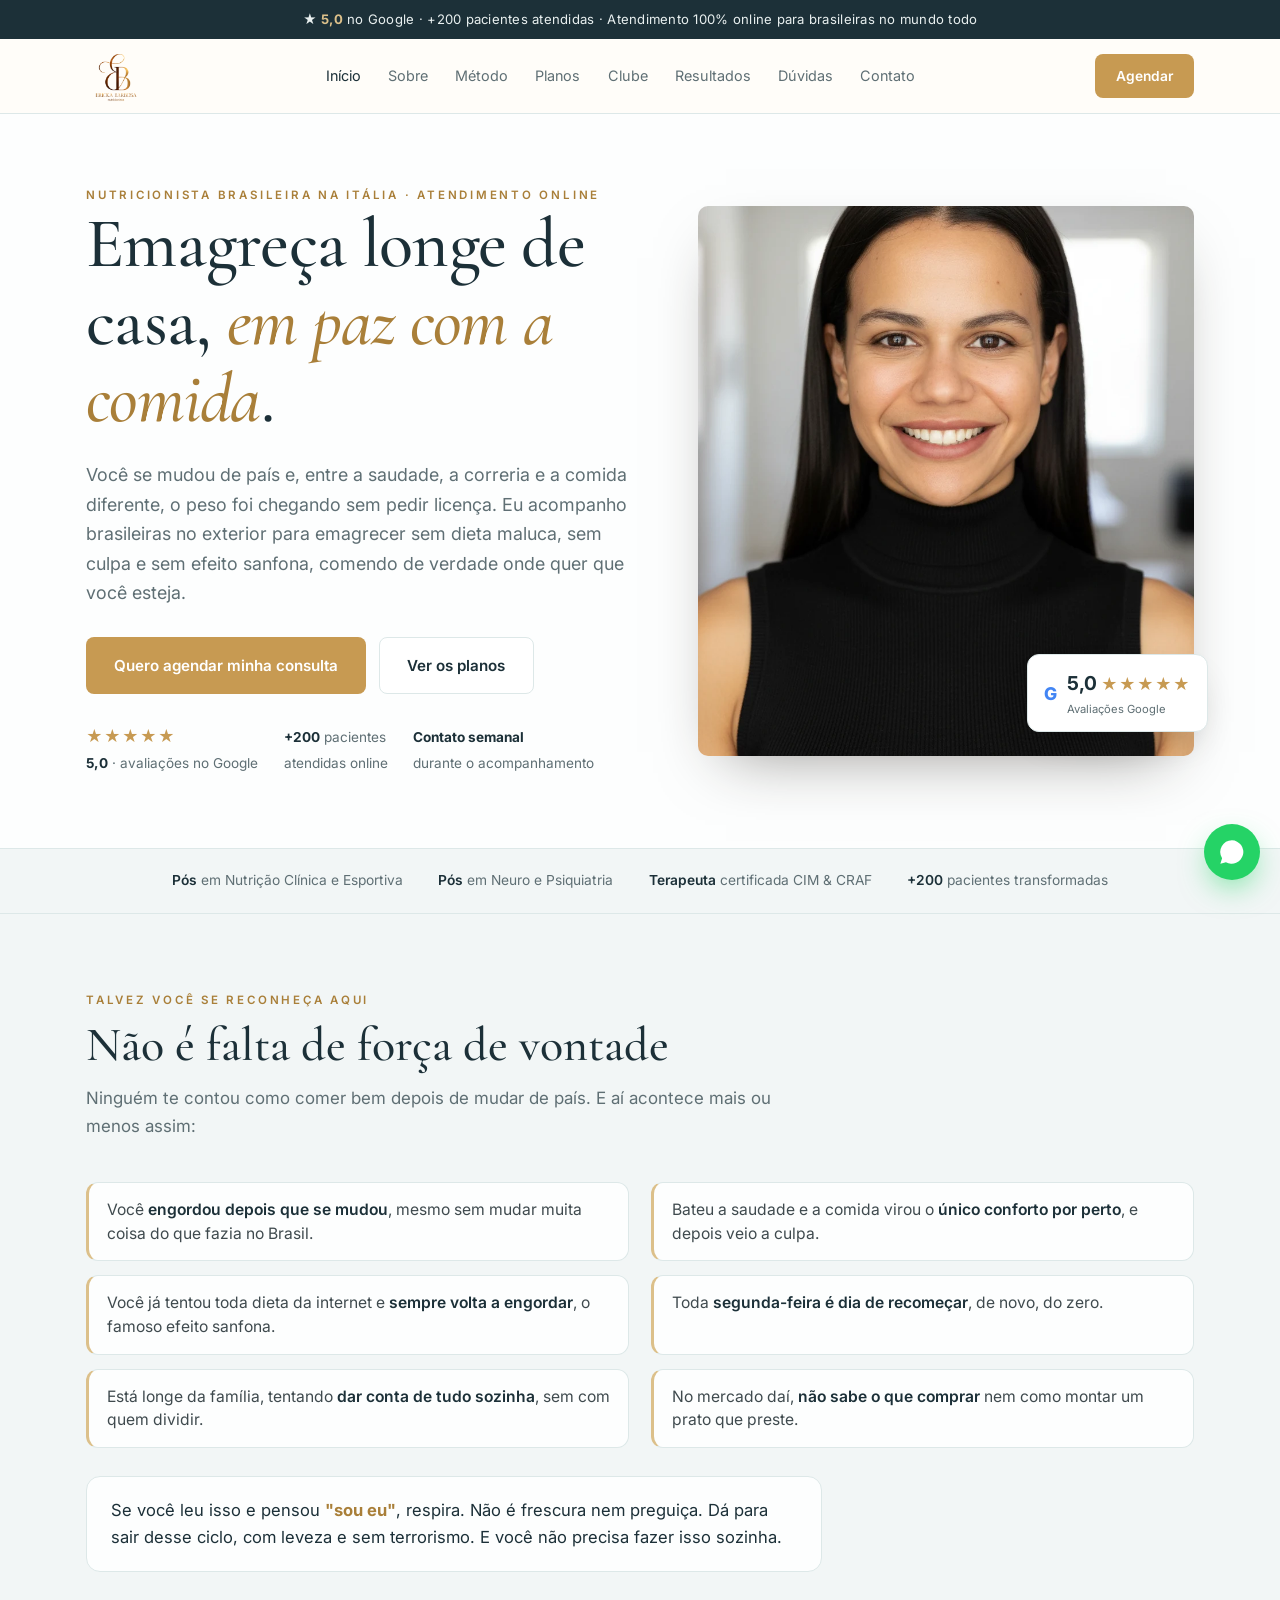
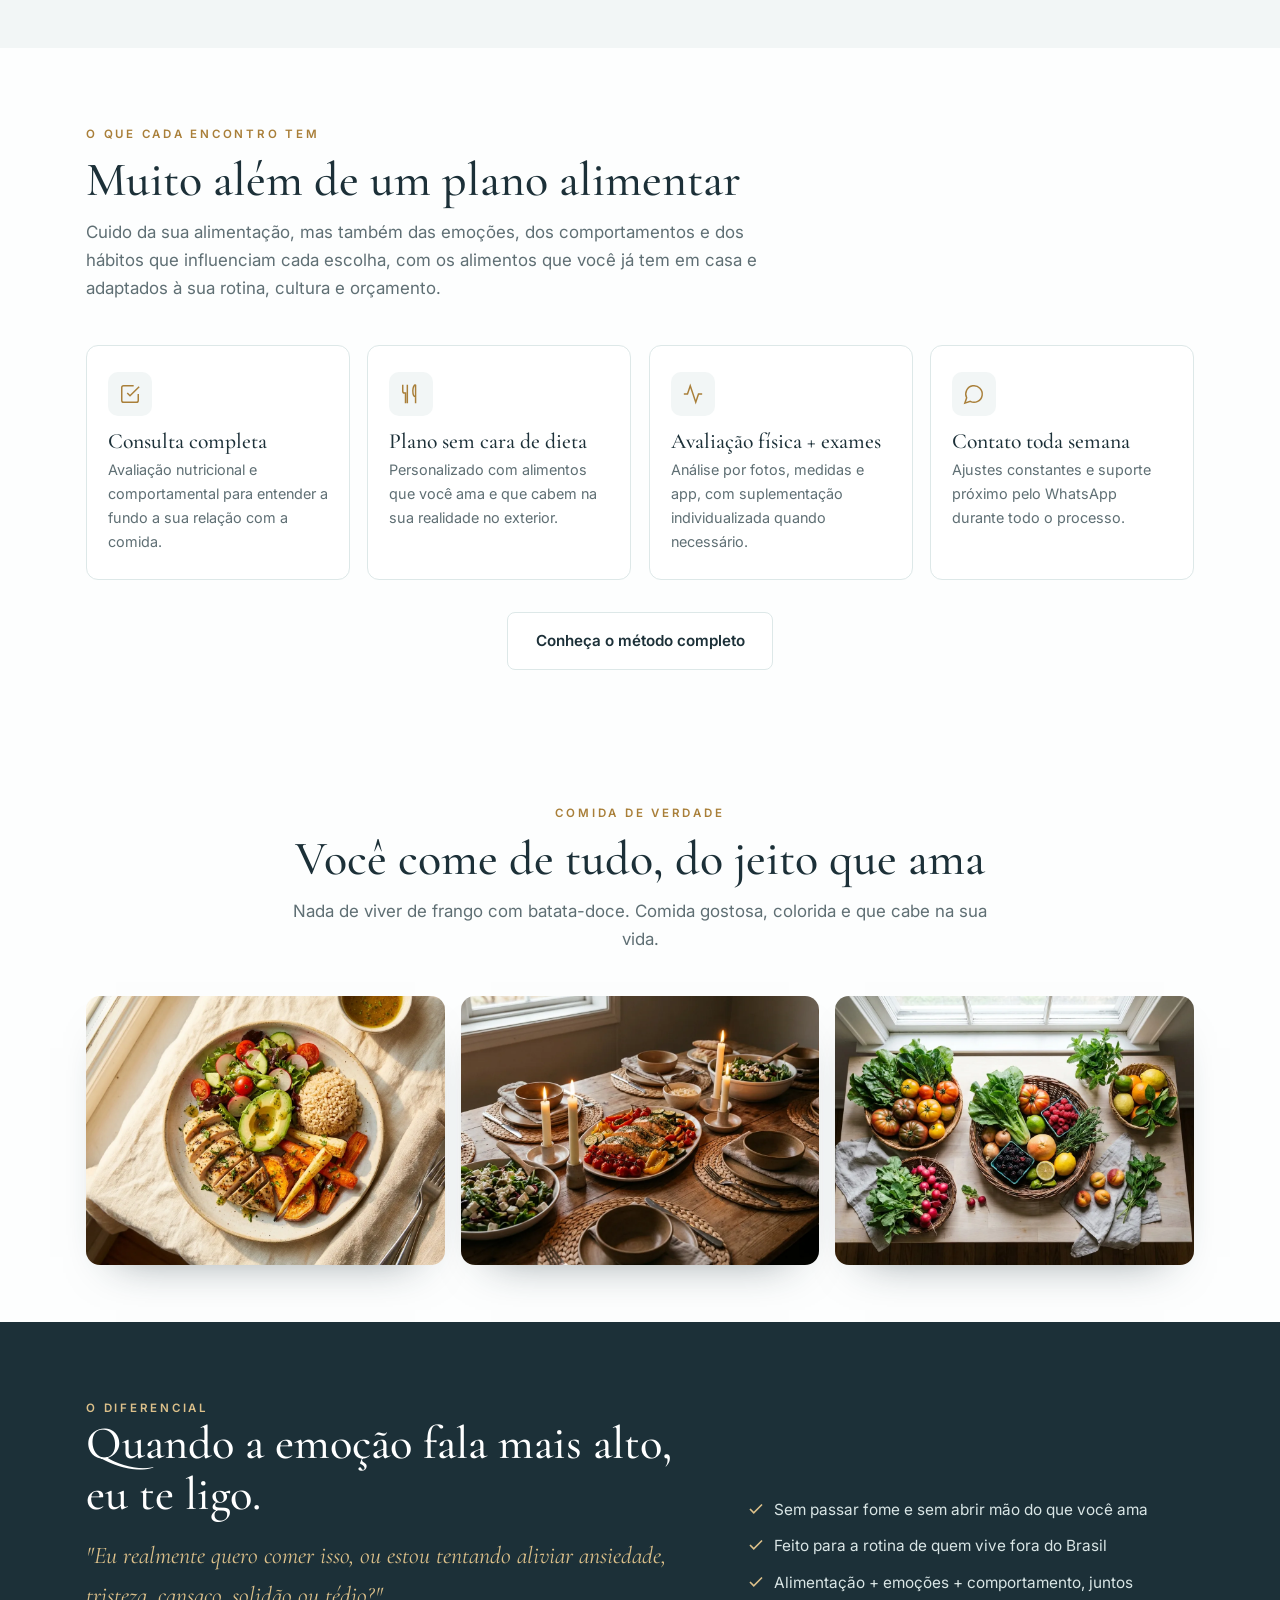
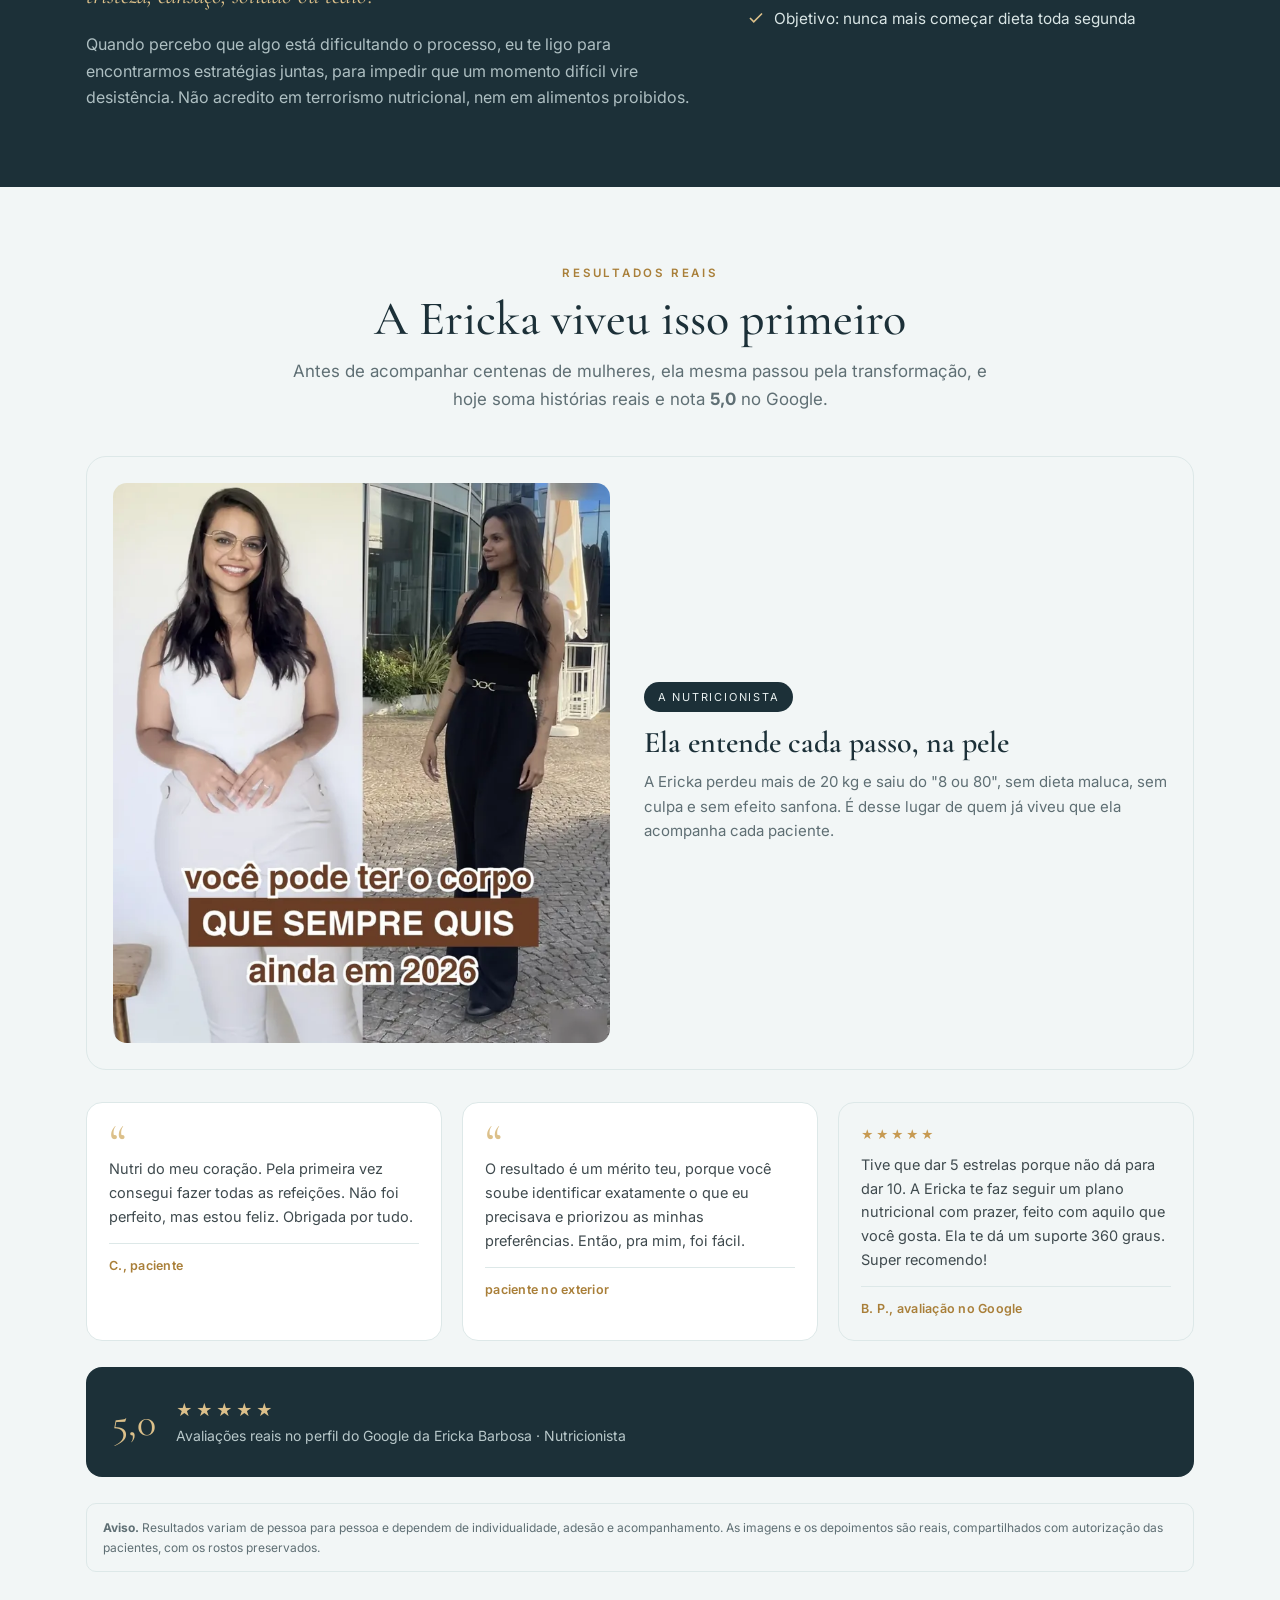
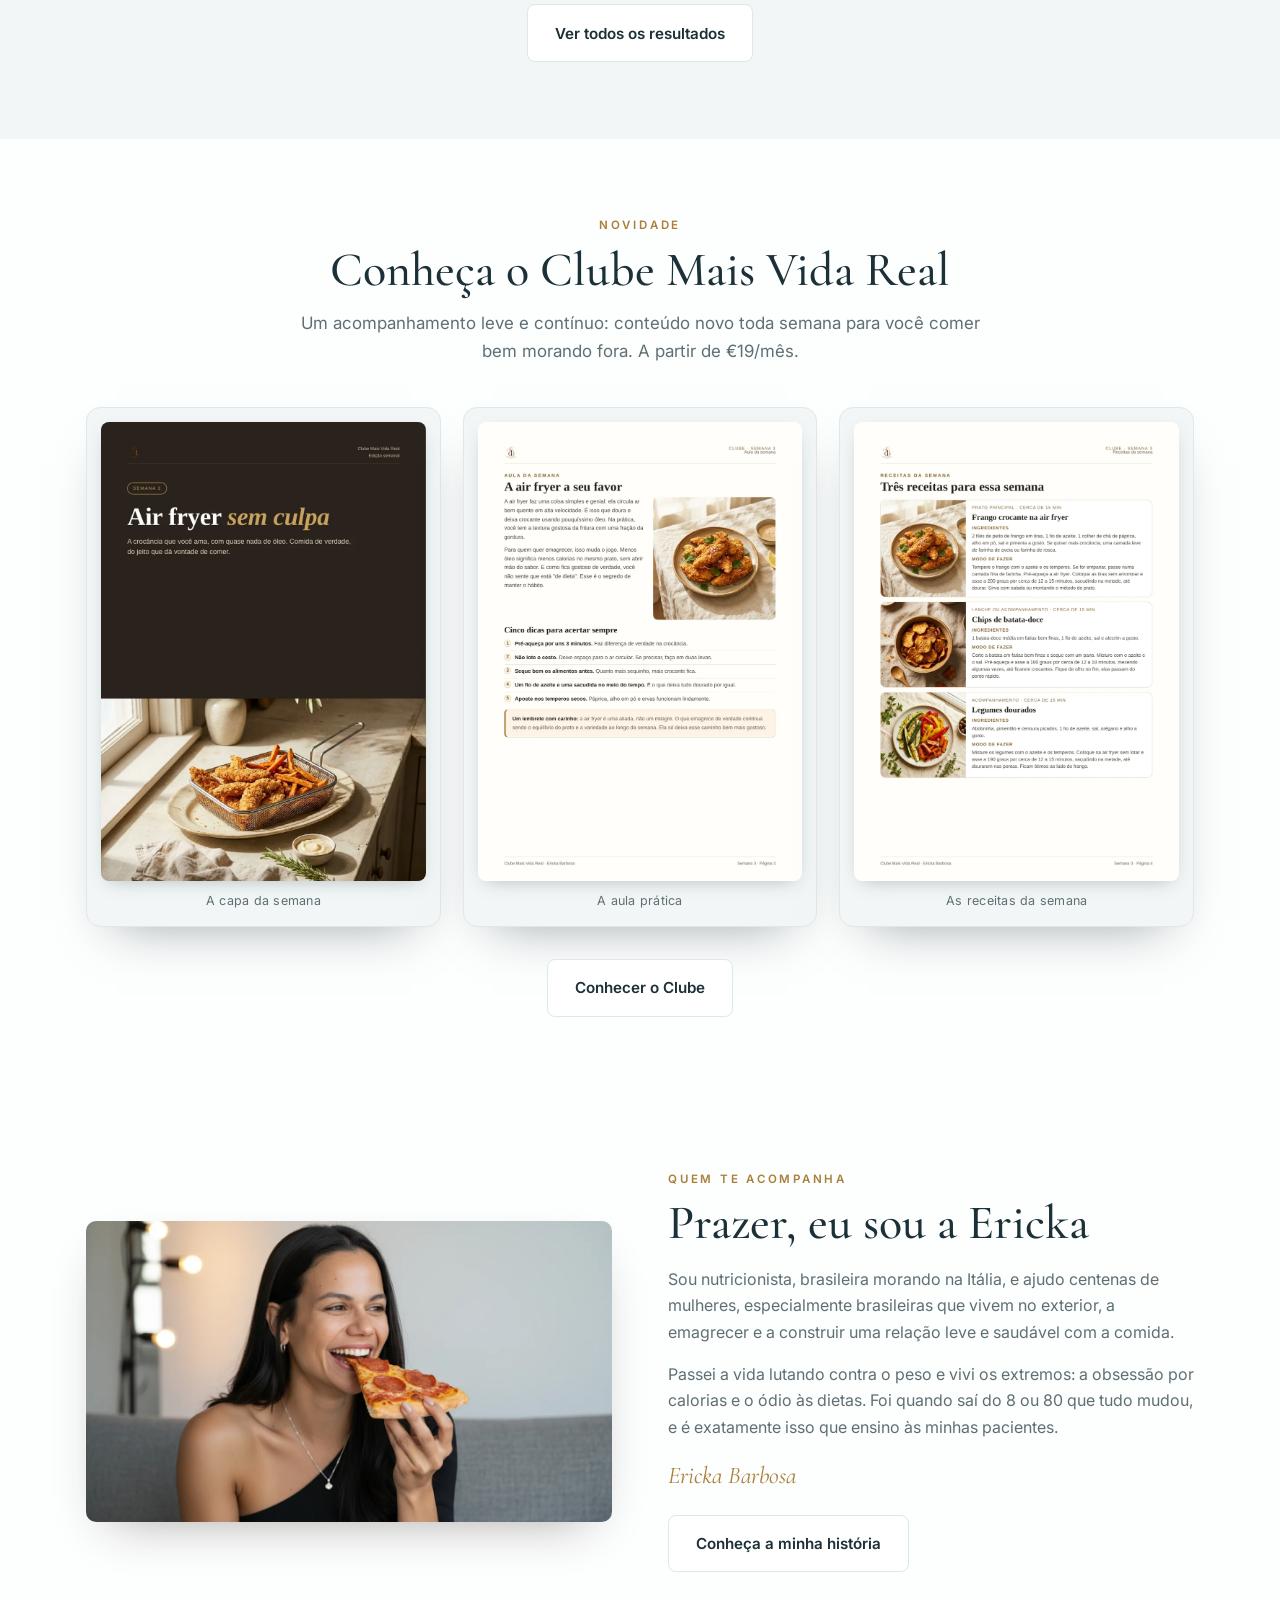
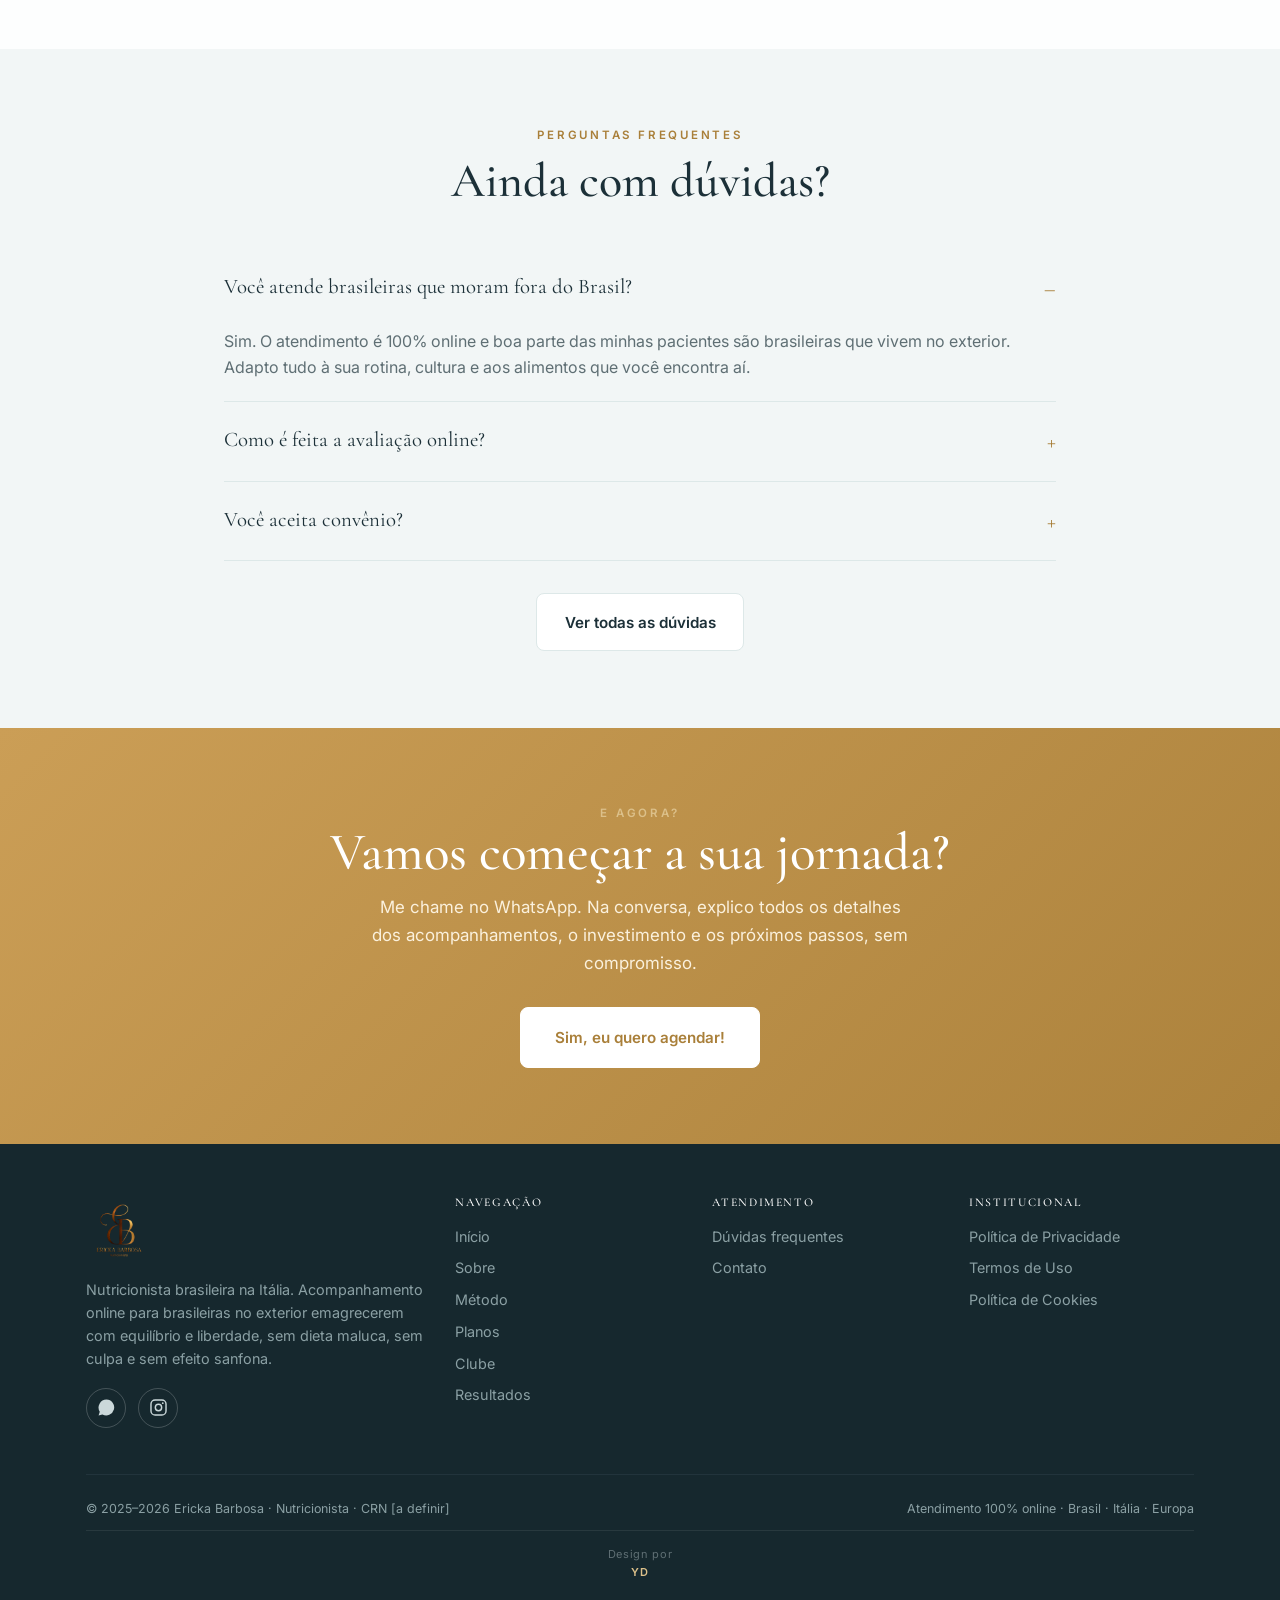
==== index.html @ 05ee5c0b "Homepage padded images, brighter favicon, pain-point section, 7-image before/after slider, signature" ====
<!DOCTYPE html>
<html lang="pt-BR">
<head>
<meta charset="UTF-8">
<meta name="viewport" content="width=device-width, initial-scale=1.0">
<title>Nutricionista brasileira na Itália | Ericka Barbosa</title>
<meta name="description" content="Nutricionista brasileira na Itália. Acompanhamento online para brasileiras no exterior emagrecerem sem dieta maluca, sem culpa e sem efeito sanfona.">
<meta name="keywords" content="nutricionista brasileira na Italia, nutricionista para brasileiras no exterior, emagrecer morando fora, nutricionista online, reeducação alimentar, nutrição comportamental">
<meta name="author" content="Ericka Barbosa">
<meta name="robots" content="index, follow, max-image-preview:large">
<link rel="canonical" href="https://erickabarbosa.com/">
<meta property="og:type" content="website">
<meta property="og:locale" content="pt_BR">
<meta property="og:site_name" content="Ericka Barbosa · Nutricionista">
<meta property="og:title" content="Ericka Barbosa, Nutricionista brasileira na Itália">
<meta property="og:description" content="Nutricionista brasileira na Itália. Acompanhamento online para brasileiras no exterior emagrecerem sem dieta maluca, sem culpa e sem efeito sanfona.">
<meta property="og:image" content="https://erickabarbosa.com/img/og.jpg">
<meta property="og:image:width" content="1200">
<meta property="og:image:height" content="630">
<meta property="og:image:alt" content="Ericka Barbosa, nutricionista brasileira na Itália">
<meta property="og:url" content="https://erickabarbosa.com/">
<meta name="twitter:card" content="summary_large_image">
<meta name="twitter:title" content="Ericka Barbosa, Nutricionista brasileira na Itália">
<meta name="twitter:description" content="Nutricionista brasileira na Itália. Acompanhamento online para brasileiras no exterior emagrecerem sem dieta maluca, sem culpa e sem efeito sanfona.">
<meta name="twitter:image" content="https://erickabarbosa.com/img/og.jpg">
<link rel="icon" href="/favicon.ico" sizes="any">
<link rel="icon" type="image/png" sizes="32x32" href="/img/favicon-32.png">
<link rel="icon" type="image/png" sizes="16x16" href="/img/favicon-16.png">
<link rel="apple-touch-icon" sizes="180x180" href="/img/apple-touch-icon.png">
<link rel="manifest" href="/site.webmanifest">
<meta name="theme-color" content="#1c3038">
<link rel="preconnect" href="https://fonts.googleapis.com">
<link rel="preconnect" href="https://fonts.gstatic.com" crossorigin>
<link href="https://fonts.googleapis.com/css2?family=Cormorant+Garamond:ital,wght@0,400;0,500;0,600;1,400&family=Inter:wght@300;400;500;600;700&display=swap" rel="stylesheet">
<link rel="stylesheet" href="/css/main.css">
<script type="application/ld+json">
{"@context":"https://schema.org","@graph":[
{"@type":["MedicalBusiness","HealthAndBeautyBusiness"],"@id":"https://erickabarbosa.com/#business","name":"Ericka Barbosa · Nutricionista","description":"Nutricionista brasileira na Itália. Acompanhamento online para brasileiras no exterior emagrecerem sem dieta restritiva.","url":"https://erickabarbosa.com/","image":"https://erickabarbosa.com/img/hero.webp","priceRange":"$$","medicalSpecialty":"Dietetics","areaServed":["IT","BR","EU"],"availableLanguage":"Portuguese","founder":{"@id":"https://erickabarbosa.com/#ericka"},"telephone":"+393758110439"},
{"@type":"Person","@id":"https://erickabarbosa.com/#ericka","name":"Ericka Barbosa","jobTitle":"Nutricionista","sameAs":["https://instagram.com/erickapsbarbosa"],"description":"Nutricionista brasileira na Itália, especializada em emagrecimento e nutrição comportamental para brasileiras no exterior.","knowsAbout":["Nutrição Clínica","Nutrição Esportiva","Nutrição comportamental","Emagrecimento","Reeducação alimentar"],"url":"https://erickabarbosa.com/sobre.html"},
{"@type":"WebSite","url":"https://erickabarbosa.com/","name":"Ericka Barbosa · Nutricionista","inLanguage":"pt-BR"}
]}
</script>
</head>
<body>
<a class="fab" href="https://wa.me/393758110439?text=Ol%C3%A1%2C%20Ericka!%20Quero%20agendar%20minha%20consulta." target="_blank" rel="noopener" aria-label="Falar no WhatsApp"><svg aria-hidden="true" viewBox="0 0 24 24" fill="currentColor"><path d="M17.5 14.4c-.3-.2-1.7-.8-2-.9-.3-.1-.5-.2-.7.2s-.8.9-.9 1.1c-.2.2-.3.2-.6.1-1.7-.9-2.9-1.6-4-3.5-.3-.5.3-.5.8-1.6.1-.2 0-.4 0-.5s-.7-1.7-1-2.3c-.3-.6-.5-.5-.7-.5h-.6c-.2 0-.5.1-.8.4s-1 1-1 2.5 1.1 2.9 1.2 3.1c.2.2 2.1 3.2 5.1 4.5.7.3 1.3.5 1.7.6.7.2 1.4.2 1.9.1.6-.1 1.7-.7 2-1.4.2-.7.2-1.2.2-1.4-.1-.1-.3-.2-.6-.3zM12 2a10 10 0 00-8.5 15.3L2 22l4.8-1.3A10 10 0 1012 2z"/></svg></a>
<div class="abar">★ <b>5,0</b> no Google · +200 pacientes atendidas · Atendimento 100% online para brasileiras no mundo todo</div>
<header><div class="wrap"><nav>
  <a class="brand" href="/"><img src="/img/logo.webp" alt="Ericka Barbosa Nutricionista"></a>
  <div class="nl">
    <a href="/" class="active">Início</a><a href="/sobre.html">Sobre</a><a href="/metodo.html">Método</a><a href="/planos.html">Planos</a><a href="/clube.html">Clube</a><a href="/resultados.html">Resultados</a><a href="/faq.html">Dúvidas</a><a href="/contato.html">Contato</a>
  </div>
  <div class="nav-right">
    <a class="btn wa nav-wa" href="https://wa.me/393758110439?text=Ol%C3%A1%2C%20Ericka!%20Quero%20agendar%20minha%20consulta." target="_blank" rel="noopener">Agendar</a>
    <button class="menu-btn" aria-label="Menu" onclick="this.closest('header').querySelector('.mobile').classList.toggle('open')"><span></span><span></span><span></span></button>
  </div>
</nav></div>
<div class="mobile">
  <button class="mobile-close" aria-label="Fechar menu" onclick="this.closest('.mobile').classList.remove('open')">&times;</button>
  <a href="/">Início</a><a href="/sobre.html">Sobre</a><a href="/metodo.html">Método</a><a href="/planos.html">Planos</a><a href="/clube.html">Clube</a><a href="/resultados.html">Resultados</a><a href="/faq.html">Dúvidas</a><a href="/contato.html">Contato</a>
  <a class="btn wa" href="https://wa.me/393758110439?text=Ol%C3%A1%2C%20Ericka!%20Quero%20agendar%20minha%20consulta." target="_blank" rel="noopener"><svg aria-hidden="true" viewBox="0 0 24 24" fill="currentColor"><path d="M17.5 14.4c-.3-.2-1.7-.8-2-.9-.3-.1-.5-.2-.7.2s-.8.9-.9 1.1c-.2.2-.3.2-.6.1-1.7-.9-2.9-1.6-4-3.5-.3-.5.3-.5.8-1.6.1-.2 0-.4 0-.5s-.7-1.7-1-2.3c-.3-.6-.5-.5-.7-.5h-.6c-.2 0-.5.1-.8.4s-1 1-1 2.5 1.1 2.9 1.2 3.1c.2.2 2.1 3.2 5.1 4.5.7.3 1.3.5 1.7.6.7.2 1.4.2 1.9.1.6-.1 1.7-.7 2-1.4.2-.7.2-1.2.2-1.4-.1-.1-.3-.2-.6-.3zM12 2a10 10 0 00-8.5 15.3L2 22l4.8-1.3A10 10 0 1012 2z"/></svg> Agendar pelo WhatsApp</a>
  <div class="mobile-social"><a href="https://wa.me/393758110439" target="_blank" rel="noopener" aria-label="WhatsApp"><svg aria-hidden="true" viewBox="0 0 24 24" fill="currentColor"><path d="M17.5 14.4c-.3-.2-1.7-.8-2-.9-.3-.1-.5-.2-.7.2s-.8.9-.9 1.1c-.2.2-.3.2-.6.1-1.7-.9-2.9-1.6-4-3.5-.3-.5.3-.5.8-1.6.1-.2 0-.4 0-.5s-.7-1.7-1-2.3c-.3-.6-.5-.5-.7-.5h-.6c-.2 0-.5.1-.8.4s-1 1-1 2.5 1.1 2.9 1.2 3.1c.2.2 2.1 3.2 5.1 4.5.7.3 1.3.5 1.7.6.7.2 1.4.2 1.9.1.6-.1 1.7-.7 2-1.4.2-.7.2-1.2.2-1.4-.1-.1-.3-.2-.6-.3zM12 2a10 10 0 00-8.5 15.3L2 22l4.8-1.3A10 10 0 1012 2z"/></svg></a><a href="https://instagram.com/erickapsbarbosa" target="_blank" rel="noopener" aria-label="Instagram"><svg aria-hidden="true" viewBox="0 0 24 24" fill="none" stroke="currentColor" stroke-width="1.8"><rect x="2.5" y="2.5" width="19" height="19" rx="5.2"/><circle cx="12" cy="12" r="4"/><circle cx="17.4" cy="6.6" r="1.1" fill="currentColor" stroke="none"/></svg></a></div>
</div>
</header>

<main>
<section class="hero"><div class="wrap hg">
  <div>
    <div class="eye">Nutricionista brasileira na Itália · Atendimento online</div>
    <h1>Emagreça longe de casa, <em>em paz com a comida</em>.</h1>
    <p class="lead">Você se mudou de país e, entre a saudade, a correria e a comida diferente, o peso foi chegando sem pedir licença. Eu acompanho brasileiras no exterior para emagrecer sem dieta maluca, sem culpa e sem efeito sanfona, comendo de verdade onde quer que você esteja.</p>
    <div class="cta">
      <a class="btn wa" href="https://wa.me/393758110439?text=Ol%C3%A1%2C%20Ericka!%20Quero%20agendar%20minha%20consulta." target="_blank" rel="noopener">Quero agendar minha consulta</a>
      <a class="btn gh" href="/planos.html">Ver os planos</a>
    </div>
    <div class="hi">
      <div><div class="stars">★★★★★</div><small><b>5,0</b> · avaliações no Google</small></div>
      <div><small><b>+200</b> pacientes<br>atendidas online</small></div>
      <div><small><b>Contato semanal</b><br>durante o acompanhamento</small></div>
    </div>
  </div>
  <div class="hm">
    <img src="/img/hero.webp" alt="Ericka Barbosa, nutricionista brasileira na Itália" width="440" height="550" fetchpriority="high">
    <div class="gcard"><span class="g">G</span><div><b>5,0</b> <span class="stars">★★★★★</span><small>Avaliações Google</small></div></div>
  </div>
</div></section>

<div class="creds"><div class="wrap">
  <span><b>Pós</b> em Nutrição Clínica e Esportiva</span>
  <span><b>Pós</b> em Neuro e Psiquiatria</span>
  <span><b>Terapeuta</b> certificada CIM &amp; CRAF</span>
  <span><b>+200</b> pacientes transformadas</span>
</div></div>

<section class="recog-sec"><div class="wrap">
  <div class="sh"><div class="eye">Talvez você se reconheça aqui</div><h2>Não é falta de força de vontade</h2><p>Ninguém te contou como comer bem depois de mudar de país. E aí acontece mais ou menos assim:</p></div>
  <ul class="recog">
    <li>Você <b>engordou depois que se mudou</b>, mesmo sem mudar muita coisa do que fazia no Brasil.</li>
    <li>Bateu a saudade e a comida virou o <b>único conforto por perto</b>, e depois veio a culpa.</li>
    <li>Você já tentou toda dieta da internet e <b>sempre volta a engordar</b>, o famoso efeito sanfona.</li>
    <li>Toda <b>segunda-feira é dia de recomeçar</b>, de novo, do zero.</li>
    <li>Está longe da família, tentando <b>dar conta de tudo sozinha</b>, sem com quem dividir.</li>
    <li>No mercado daí, <b>não sabe o que comprar</b> nem como montar um prato que preste.</li>
  </ul>
  <div class="recog-note">Se você leu isso e pensou <b>"sou eu"</b>, respira. Não é frescura nem preguiça. Dá para sair desse ciclo, com leveza e sem terrorismo. E você não precisa fazer isso sozinha.</div>
</div></section>

<section><div class="wrap">
  <div class="sh"><div class="eye">O que cada encontro tem</div><h2>Muito além de um plano alimentar</h2><p>Cuido da sua alimentação, mas também das emoções, dos comportamentos e dos hábitos que influenciam cada escolha, com os alimentos que você já tem em casa e adaptados à sua rotina, cultura e orçamento.</p></div>
  <div class="ig">
    <div class="inc"><div class="ic"><svg aria-hidden="true" viewBox="0 0 24 24" fill="none" stroke="currentColor" stroke-width="1.6"><path d="M9 11l3 3L22 4"/><path d="M21 12v7a2 2 0 01-2 2H5a2 2 0 01-2-2V5a2 2 0 012-2h11"/></svg></div><h3>Consulta completa</h3><p>Avaliação nutricional e comportamental para entender a fundo a sua relação com a comida.</p></div>
    <div class="inc"><div class="ic"><svg aria-hidden="true" viewBox="0 0 24 24" fill="none" stroke="currentColor" stroke-width="1.6"><path d="M3 2v7c0 1.1.9 2 2 2h1v11M8 2v20M17 2c-1.7 0-3 3-3 6.5S15.3 15 17 15m0-13v20"/></svg></div><h3>Plano sem cara de dieta</h3><p>Personalizado com alimentos que você ama e que cabem na sua realidade no exterior.</p></div>
    <div class="inc"><div class="ic"><svg aria-hidden="true" viewBox="0 0 24 24" fill="none" stroke="currentColor" stroke-width="1.6"><path d="M22 12h-4l-3 9L9 3l-3 9H2"/></svg></div><h3>Avaliação física + exames</h3><p>Análise por fotos, medidas e app, com suplementação individualizada quando necessário.</p></div>
    <div class="inc"><div class="ic"><svg aria-hidden="true" viewBox="0 0 24 24" fill="none" stroke="currentColor" stroke-width="1.6"><path d="M7.9 20A9 9 0 104 16.1L2 22z"/></svg></div><h3>Contato toda semana</h3><p>Ajustes constantes e suporte próximo pelo WhatsApp durante todo o processo.</p></div>
  </div>
  <div class="center" style="margin-top:2rem"><a class="btn gh" href="/metodo.html">Conheça o método completo</a></div>
</div></section>

<section class="foodband"><div class="wrap">
  <div class="sh c"><div class="eye">Comida de verdade</div><h2>Você come de tudo, do jeito que ama</h2><p>Nada de viver de frango com batata-doce. Comida gostosa, colorida e que cabe na sua vida.</p></div>
  <div class="foodcells">
    <figure><img src="/img/food/plate.webp" alt="Prato equilibrado e colorido" loading="lazy"></figure>
    <figure><img src="/img/food/dinner.webp" alt="Jantar saudável e aconchegante" loading="lazy"></figure>
    <figure><img src="/img/food/ingredients.webp" alt="Ingredientes frescos do mercado" loading="lazy"></figure>
  </div>
</div></section>

<section class="call"><div class="wrap">
  <div>
    <div class="eye" style="color:var(--gold-l)">O diferencial</div>
    <h2>Quando a emoção fala mais alto, eu te ligo.</h2>
    <p class="q">"Eu realmente quero comer isso, ou estou tentando aliviar ansiedade, tristeza, cansaço, solidão ou tédio?"</p>
    <p>Quando percebo que algo está dificultando o processo, eu te ligo para encontrarmos estratégias juntas, para impedir que um momento difícil vire desistência. Não acredito em terrorismo nutricional, nem em alimentos proibidos.</p>
  </div>
  <div><ul>
    <li><svg aria-hidden="true" viewBox="0 0 24 24" fill="none" stroke="currentColor" stroke-width="2.2"><path d="M20 6L9 17l-5-5"/></svg>Sem passar fome e sem abrir mão do que você ama</li>
    <li><svg aria-hidden="true" viewBox="0 0 24 24" fill="none" stroke="currentColor" stroke-width="2.2"><path d="M20 6L9 17l-5-5"/></svg>Feito para a rotina de quem vive fora do Brasil</li>
    <li><svg aria-hidden="true" viewBox="0 0 24 24" fill="none" stroke="currentColor" stroke-width="2.2"><path d="M20 6L9 17l-5-5"/></svg>Alimentação + emoções + comportamento, juntos</li>
    <li><svg aria-hidden="true" viewBox="0 0 24 24" fill="none" stroke="currentColor" stroke-width="2.2"><path d="M20 6L9 17l-5-5"/></svg>Objetivo: nunca mais começar dieta toda segunda</li>
  </ul></div>
</div></section>

<section class="rev"><div class="wrap">
  <div class="sh c"><div class="eye">Resultados reais</div><h2>A Ericka viveu isso primeiro</h2><p>Antes de acompanhar centenas de mulheres, ela mesma passou pela transformação, e hoje soma histórias reais e nota <b>5,0</b> no Google.</p></div>
  <div class="hero-ba">
    <img src="/img/results/ericka.webp" alt="Antes e depois da Ericka Barbosa">
    <div>
      <span class="badge">A nutricionista</span>
      <h3>Ela entende cada passo, na pele</h3>
      <p>A Ericka perdeu mais de 20 kg e saiu do "8 ou 80", sem dieta maluca, sem culpa e sem efeito sanfona. É desse lugar de quem já viveu que ela acompanha cada paciente.</p>
    </div>
  </div>
  <div class="quotes" style="margin-top:2rem">
    <div class="q"><div class="mark">“</div><p>Nutri do meu coração. Pela primeira vez consegui fazer todas as refeições. Não foi perfeito, mas estou feliz. Obrigada por tudo.</p><div class="who">C., paciente</div></div>
    <div class="q"><div class="mark">“</div><p>O resultado é um mérito teu, porque você soube identificar exatamente o que eu precisava e priorizou as minhas preferências. Então, pra mim, foi fácil.</p><div class="who">paciente no exterior</div></div>
    <div class="q google"><div class="stars">★★★★★</div><p style="margin-top:8px">Tive que dar 5 estrelas porque não dá para dar 10. A Ericka te faz seguir um plano nutricional com prazer, feito com aquilo que você gosta. Ela te dá um suporte 360 graus. Super recomendo!</p><div class="who">B. P., avaliação no Google</div></div>
  </div>
  <div class="gstrip">
    <div class="big">5,0</div>
    <div><div class="st">★★★★★</div><p>Avaliações reais no perfil do Google da Ericka Barbosa · Nutricionista</p></div>
  </div>
  <div class="disc"><b>Aviso.</b> Resultados variam de pessoa para pessoa e dependem de individualidade, adesão e acompanhamento. As imagens e os depoimentos são reais, compartilhados com autorização das pacientes, com os rostos preservados.</div>
  <div class="center" style="margin-top:2rem"><a class="btn gh" href="/resultados.html">Ver todos os resultados</a></div>
</div></section>

<section><div class="wrap">
  <div class="sh c"><div class="eye">Novidade</div><h2>Conheça o Clube Mais Vida Real</h2><p>Um acompanhamento leve e contínuo: conteúdo novo toda semana para você comer bem morando fora. A partir de €19/mês.</p></div>
  <div class="peek" style="margin:1.5rem 0 2rem">
    <figure><img src="/img/clube/capa.webp" alt="Capa de uma edição semanal do Clube Mais Vida Real" loading="lazy"><figcaption>A capa da semana</figcaption></figure>
    <figure><img src="/img/clube/aula.webp" alt="Aula da semana dentro de uma edição do Clube" loading="lazy"><figcaption>A aula prática</figcaption></figure>
    <figure><img src="/img/clube/receitas.webp" alt="Página de receitas de uma edição do Clube" loading="lazy"><figcaption>As receitas da semana</figcaption></figure>
  </div>
  <div class="center"><a class="btn gh" href="/clube.html">Conhecer o Clube</a></div>
</div></section>

<section class="ab"><div class="wrap">
  <img src="/img/ericka-metodo.webp" alt="Ericka Barbosa em atendimento online" loading="lazy">
  <div>
    <div class="eye">Quem te acompanha</div>
    <h2>Prazer, eu sou a Ericka</h2>
    <p>Sou nutricionista, brasileira morando na Itália, e ajudo centenas de mulheres, especialmente brasileiras que vivem no exterior, a emagrecer e a construir uma relação leve e saudável com a comida.</p>
    <p>Passei a vida lutando contra o peso e vivi os extremos: a obsessão por calorias e o ódio às dietas. Foi quando saí do 8 ou 80 que tudo mudou, e é exatamente isso que ensino às minhas pacientes.</p>
    <div class="sign">Ericka Barbosa</div>
    <div style="margin-top:1.2rem"><a class="btn gh" href="/sobre.html">Conheça a minha história</a></div>
  </div>
</div></section>

<section class="faq"><div class="wrap">
  <div class="sh c"><div class="eye">Perguntas frequentes</div><h2>Ainda com dúvidas?</h2></div>
  <div class="fl">
    <details class="qa" open><summary>Você atende brasileiras que moram fora do Brasil?</summary><p>Sim. O atendimento é 100% online e boa parte das minhas pacientes são brasileiras que vivem no exterior. Adapto tudo à sua rotina, cultura e aos alimentos que você encontra aí.</p></details>
    <details class="qa"><summary>Como é feita a avaliação online?</summary><p>A avaliação física é feita através de fotos, medidas e da plataforma Shaped.</p></details>
    <details class="qa"><summary>Você aceita convênio?</summary><p>Os atendimentos são apenas particulares.</p></details>
  </div>
  <div class="center" style="margin-top:2rem"><a class="btn gh" href="/faq.html">Ver todas as dúvidas</a></div>
</div></section>

<section class="fin"><div class="wrap">
  <div class="eye" style="color:var(--gold-l)">E agora?</div>
  <h2>Vamos começar a sua jornada?</h2>
  <p>Me chame no WhatsApp. Na conversa, explico todos os detalhes dos acompanhamentos, o investimento e os próximos passos, sem compromisso.</p>
  <a class="btn wa" href="https://wa.me/393758110439?text=Ol%C3%A1%2C%20Ericka!%20Quero%20agendar%20minha%20consulta." target="_blank" rel="noopener" style="padding:1.05rem 2.1rem">Sim, eu quero agendar!</a>
</div></section>
</main>

<footer><div class="wrap">
  <div class="fgrid">
    <div>
      <img class="flogo" src="/img/logo.webp" alt="Ericka Barbosa Nutricionista">
      <p class="desc">Nutricionista brasileira na Itália. Acompanhamento online para brasileiras no exterior emagrecerem com equilíbrio e liberdade, sem dieta maluca, sem culpa e sem efeito sanfona.</p>
      <div class="fsocial"><a href="https://wa.me/393758110439" target="_blank" rel="noopener" aria-label="WhatsApp"><svg aria-hidden="true" viewBox="0 0 24 24" fill="currentColor"><path d="M17.5 14.4c-.3-.2-1.7-.8-2-.9-.3-.1-.5-.2-.7.2s-.8.9-.9 1.1c-.2.2-.3.2-.6.1-1.7-.9-2.9-1.6-4-3.5-.3-.5.3-.5.8-1.6.1-.2 0-.4 0-.5s-.7-1.7-1-2.3c-.3-.6-.5-.5-.7-.5h-.6c-.2 0-.5.1-.8.4s-1 1-1 2.5 1.1 2.9 1.2 3.1c.2.2 2.1 3.2 5.1 4.5.7.3 1.3.5 1.7.6.7.2 1.4.2 1.9.1.6-.1 1.7-.7 2-1.4.2-.7.2-1.2.2-1.4-.1-.1-.3-.2-.6-.3zM12 2a10 10 0 00-8.5 15.3L2 22l4.8-1.3A10 10 0 1012 2z"/></svg></a><a href="https://instagram.com/erickapsbarbosa" target="_blank" rel="noopener" aria-label="Instagram"><svg aria-hidden="true" viewBox="0 0 24 24" fill="none" stroke="currentColor" stroke-width="1.8"><rect x="2.5" y="2.5" width="19" height="19" rx="5.2"/><circle cx="12" cy="12" r="4"/><circle cx="17.4" cy="6.6" r="1.1" fill="currentColor" stroke="none"/></svg></a></div>
    </div>
    <div><h4>Navegação</h4>
      <a href="/">Início</a><a href="/sobre.html">Sobre</a><a href="/metodo.html">Método</a><a href="/planos.html">Planos</a><a href="/clube.html">Clube</a><a href="/resultados.html">Resultados</a>
    </div>
    <div><h4>Atendimento</h4>
      <a href="/faq.html">Dúvidas frequentes</a><a href="/contato.html">Contato</a>
    </div>
    <div><h4>Institucional</h4>
      <a href="/politica-de-privacidade.html">Política de Privacidade</a>
      <a href="/termos-de-uso.html">Termos de Uso</a>
      <a href="/politica-de-cookies.html">Política de Cookies</a>
    </div>
  </div>
  <div class="fbottom">
    <span>© <span id="y"></span> Ericka Barbosa · Nutricionista · CRN [a definir]</span>
    <span>Atendimento 100% online · Brasil · Itália · Europa</span>
  </div>
<div class="fcredit">Design por <a href="https://yektad.com" target="_blank" rel="noopener">YD</a></div></div></footer>
<script>
document.getElementById('y')&&(document.getElementById('y').textContent='2025\u2013'+new Date().getFullYear());
(function(){var p=location.pathname.replace(/index\.html$/,'')||'/';document.querySelectorAll('.nl a').forEach(function(a){var h=a.getAttribute('href');if(h===p||(h!=='/'&&p.indexOf(h)===0))a.classList.add('active');});})();document.querySelectorAll('.mobile a').forEach(function(a){a.addEventListener('click',function(){var m=document.querySelector('.mobile');if(m)m.classList.remove('open');});});
</script>

</body>
</html>
---- css/main.css ----
/* Ericka Barbosa · Nutricionista — Direction C (Autoridade) */
:root{
  --ink:#1c3038;--soft:#5f6f74;--cream:#f2f6f6;--paper:#fdfefe;
  --gold:#c79a52;--gold-d:#a97f39;--gold-l:#dcc08a;--line:#dde8e8;
  --serif:"Cormorant Garamond",Georgia,serif;--sans:"Inter",system-ui,sans-serif;
}
*{margin:0;padding:0;box-sizing:border-box}
html{scroll-behavior:smooth;overflow-x:hidden}
body{font-family:var(--sans);color:var(--ink);background:var(--paper);line-height:1.65;-webkit-font-smoothing:antialiased;overflow-x:hidden}
h1,h2,h3,h4{font-family:var(--serif);font-weight:500;line-height:1.1}
img{max-width:100%;display:block}
a{color:inherit;text-decoration:none}
.wrap{max-width:1160px;margin:0 auto;padding:0 26px}
.eye{font-size:.72rem;font-weight:600;letter-spacing:.24em;text-transform:uppercase;color:var(--gold-d)}
.center{text-align:center}
.btn{display:inline-flex;align-items:center;justify-content:center;gap:.5rem;font-weight:600;font-size:.95rem;padding:.95rem 1.7rem;border-radius:8px;transition:.25s;cursor:pointer;border:1px solid transparent}
.wa{background:var(--gold);color:#fff}
.wa:hover{background:var(--gold-d);transform:translateY(-2px);box-shadow:0 14px 30px -14px rgba(138,99,48,.5)}
.gh{border-color:var(--line);color:var(--ink);background:#fff}
.gh:hover{border-color:var(--gold)}
.wa svg,.fab svg,.nav-wa svg{width:18px;height:18px}
.nav-wa{padding:.6rem 1.25rem;font-size:.86rem}

/* announcement */
.abar{background:var(--ink);color:#e9f0f0;text-align:center;font-size:.82rem;padding:.55rem 1rem;letter-spacing:.02em}
.abar b{color:#dcc08a}

/* header */
header{position:sticky;top:0;z-index:60;background:rgba(255,253,249,.97);border-bottom:1px solid var(--line)}
nav{display:flex;align-items:center;justify-content:space-between;height:74px;gap:1rem}
.brand{display:flex;align-items:center;gap:.6rem}
.brand img{height:60px;width:auto}
.brand .bt{font-family:var(--serif);font-size:1.25rem;color:var(--gold-d);line-height:1}
.brand .bt span{display:block;font-family:var(--sans);font-size:.54rem;letter-spacing:.3em;text-transform:uppercase;color:var(--soft)}
.nl{display:flex;gap:1.7rem;align-items:center}
.nl a{font-size:.9rem;color:var(--soft);transition:.2s}
.nl a:hover,.nl a.active{color:var(--ink)}
.nav-right{display:flex;align-items:center;gap:1rem}
.menu-btn{display:none;background:none;border:none;cursor:pointer;flex-direction:column;gap:5px;padding:6px}
.menu-btn span{width:24px;height:2px;background:var(--ink);display:block;transition:.25s}
.mobile{display:none}

/* hero */
.hero{padding:clamp(2.5rem,6vw,4.5rem) 0}
.hg{display:grid;grid-template-columns:1.05fr .95fr;gap:clamp(2rem,5vw,4rem);align-items:center}
.hero h1{font-size:clamp(2.6rem,6vw,4.4rem);letter-spacing:-.01em}
.hero h1 em{font-style:italic;color:var(--gold-d)}
.hero p.lead{color:var(--soft);font-size:1.12rem;margin:1.4rem 0 1.8rem;max-width:34rem}
.cta{display:flex;gap:.8rem;flex-wrap:wrap}
.hi{display:flex;gap:1.6rem;margin-top:1.8rem;flex-wrap:wrap;align-items:center}
.stars{color:#c79a52;letter-spacing:1px}
.hi small{color:var(--soft);font-size:.85rem}
.hi b{color:var(--ink)}
.hm{position:relative}
.hm img{border-radius:10px;box-shadow:0 24px 60px -28px rgba(38,32,26,.5);width:100%;aspect-ratio:4/5;object-fit:cover}
.gcard{position:absolute;right:-14px;bottom:24px;background:#fff;border:1px solid var(--line);border-radius:12px;padding:.8rem 1rem;box-shadow:0 16px 40px -18px rgba(0,0,0,.3);display:flex;gap:.6rem;align-items:center}
.gcard .g{font-weight:800;font-size:1.1rem;color:#4285F4}
.gcard b{font-size:1.2rem}
.gcard small{display:block;font-size:.7rem;color:var(--soft)}

/* page header (inner pages) */
.phead{background:var(--cream);border-bottom:1px solid var(--line);padding:clamp(2.4rem,5vw,3.6rem) 0}
.phead h1{font-size:clamp(2.3rem,5vw,3.6rem);margin:.5rem 0 .6rem}
.phead p{color:var(--soft);max-width:42rem;font-size:1.05rem}
.crumb{font-size:.8rem;color:var(--soft)}
.crumb a{color:var(--gold-d)}

/* credentials strip */
.creds{background:var(--cream);border-top:1px solid var(--line);border-bottom:1px solid var(--line)}
.creds .wrap{display:flex;flex-wrap:wrap;gap:1rem 2.2rem;justify-content:center;padding:1.3rem 26px;font-size:.86rem;color:var(--soft);text-align:center}
.creds b{color:var(--ink);font-weight:600}

section{padding:clamp(3rem,6vw,5rem) 0}
.sh{max-width:44rem;margin-bottom:2.6rem}
.sh.c{margin-left:auto;margin-right:auto;text-align:center}
.sh h2{font-size:clamp(2rem,4.2vw,3rem);margin:.6rem 0 .8rem}
.sh p{color:var(--soft);font-size:1.06rem}

/* recognition / pain-mirror block */
.recog-sec{background:var(--cream)}
.recog{list-style:none;display:grid;grid-template-columns:1fr 1fr;gap:14px 22px;margin:0}
.recog li{background:var(--paper);border:1px solid var(--line);border-left:3px solid var(--gold-l);border-radius:12px;padding:15px 18px;font-size:.98rem;line-height:1.5;color:#3f4a4e}
.recog li b{color:var(--ink);font-weight:600}
.recog-note{margin-top:1.8rem;background:var(--paper);border:1px solid var(--line);border-radius:14px;padding:20px 24px;font-size:1.04rem;color:var(--ink);line-height:1.6;max-width:46rem}
.recog-note b{color:var(--gold-d)}
@media(max-width:760px){.recog{grid-template-columns:1fr}}

/* includes grid */
.ig{display:grid;grid-template-columns:repeat(4,1fr);gap:1.1rem}
.inc{border:1px solid var(--line);border-radius:12px;padding:1.6rem 1.3rem;background:#fff}
.inc .ic{width:44px;height:44px;border-radius:10px;background:var(--cream);display:grid;place-items:center;color:var(--gold-d);margin-bottom:.9rem}
.inc .ic svg{width:22px;height:22px}
.inc h3{font-size:1.35rem;margin-bottom:.3rem}
.inc p{font-size:.9rem;color:var(--soft)}

/* call / diferencial */
.call{background:var(--ink);color:#e9f0f0}
.call .wrap{display:grid;grid-template-columns:1.15fr .85fr;gap:clamp(2rem,5vw,3.5rem);align-items:center}
.call h2{color:#fff;font-size:clamp(2rem,4vw,2.9rem)}
.call .q{color:#dcc08a;font-family:var(--serif);font-style:italic;font-size:1.5rem;margin:1rem 0}
.call p{color:#aebfc2}
.call ul{list-style:none;margin-top:1.2rem;display:flex;flex-direction:column;gap:.7rem}
.call li{display:flex;gap:.6rem;font-size:.96rem;color:#d9e5e5}
.call li svg{width:18px;height:18px;flex-shrink:0;color:#dcc08a;margin-top:3px}

/* steps */
.steps{display:grid;grid-template-columns:repeat(4,1fr);gap:1.2rem;counter-reset:s}
.step{position:relative;padding-top:2.8rem}
.step::before{counter-increment:s;content:"0" counter(s);position:absolute;top:0;left:0;font-family:var(--serif);font-size:2.5rem;color:var(--gold-l)}
.step h3{font-size:1.3rem;margin-bottom:.4rem}
.step p{font-size:.92rem;color:var(--soft)}
.step .bar{width:38px;height:2px;background:var(--gold);margin:.7rem 0}

/* reviews */
.rev{background:var(--cream)}
.rg{display:grid;grid-template-columns:repeat(3,1fr);gap:1.2rem}
.rc{background:#fff;border:1px solid var(--line);border-radius:12px;padding:1.6rem}
.rc .st{color:#c79a52;font-size:.9rem;letter-spacing:1px}
.rc p{margin:.7rem 0 1.1rem;font-size:.94rem;color:#2f4a52}
.rc .who{display:flex;align-items:center;gap:.6rem;font-size:.85rem}
.rc .av{width:34px;height:34px;border-radius:50%;background:var(--gold);color:#fff;display:grid;place-items:center;font-weight:700}
.rc .who b{display:block}
.rc .who small{color:var(--soft)}
.rc .gg{margin-left:auto;font-size:.72rem;color:#4285F4;font-weight:600}

/* plans */
.pl{display:grid;grid-template-columns:repeat(3,1fr);gap:1.2rem;align-items:stretch}
.p{border:1px solid var(--line);border-radius:14px;padding:1.9rem;display:flex;flex-direction:column;background:#fff}
.p.f{border-color:var(--gold);position:relative;box-shadow:0 20px 50px -28px rgba(138,99,48,.4)}
.p.f::after{content:"Mais escolhido";position:absolute;top:-12px;left:50%;transform:translateX(-50%);background:var(--gold);color:#fff;font-size:.64rem;font-weight:700;letter-spacing:.1em;text-transform:uppercase;padding:.3rem .8rem;border-radius:999px;white-space:nowrap}
.p h3{font-size:1.5rem}
.p .tg{font-size:.74rem;color:var(--gold-d);font-weight:600;text-transform:uppercase;letter-spacing:.05em;margin:.2rem 0 1.1rem}
.p ul{list-style:none;display:flex;flex-direction:column;gap:.6rem;flex:1;margin-bottom:1.3rem}
.p li{display:flex;gap:.5rem;font-size:.9rem;color:var(--soft)}
.p li svg{width:16px;height:16px;flex-shrink:0;margin-top:3px;color:var(--gold)}
.p .btn{width:100%}
.paynote{background:var(--cream);border:1px solid var(--line);border-radius:12px;padding:1.3rem 1.5rem;margin-top:1.6rem;font-size:.92rem;color:var(--soft);display:flex;gap:.8rem;align-items:flex-start}
.paynote svg{width:22px;height:22px;color:var(--gold-d);flex-shrink:0;margin-top:2px}

/* about */
.ab .wrap{display:grid;grid-template-columns:1fr 1fr;gap:clamp(2rem,5vw,3.5rem);align-items:center}
.ab img{border-radius:10px;box-shadow:0 20px 50px -26px rgba(38,32,26,.45)}
.ab h2{font-size:clamp(2rem,4vw,3rem);margin:.5rem 0 1rem}
.ab p{color:var(--soft);margin-bottom:1rem}
.sign{font-family:var(--serif);font-style:italic;font-size:1.5rem;color:var(--gold-d)}
.prose{max-width:44rem}
.prose h2{font-size:1.7rem;margin:2rem 0 .7rem}
.prose h3{font-size:1.35rem;margin:1.6rem 0 .5rem}
.prose p{color:var(--soft);margin-bottom:1rem}
.prose blockquote{font-family:var(--serif);font-style:italic;font-size:1.4rem;color:var(--gold-d);border-left:3px solid var(--gold);padding-left:1.2rem;margin:1.5rem 0}
.prose ul{color:var(--soft);margin:0 0 1rem 1.2rem}
.prose li{margin-bottom:.4rem}

/* believe row */
.believe{display:grid;grid-template-columns:repeat(4,1fr);gap:1rem}
.bcard{background:#fff;border:1px solid var(--line);border-radius:12px;padding:1.4rem;text-align:center}
.bcard b{font-family:var(--serif);font-size:1.3rem;color:var(--gold-d);display:block;margin-bottom:.3rem}
.bcard.yes{background:var(--ink);color:#fff}
.bcard.yes b{color:#dcc08a}
.bcard small{font-size:.86rem;color:var(--soft)}
.bcard.yes small{color:#aebfc2}

/* faq */
.faq{background:var(--cream)}
.fl{max-width:52rem;margin:0 auto}
.qa{border-bottom:1px solid var(--line)}
.qa summary{cursor:pointer;list-style:none;padding:1.3rem 0;font-family:var(--serif);font-size:1.3rem;display:flex;justify-content:space-between;gap:1rem}
.qa summary::-webkit-details-marker{display:none}
.qa summary::after{content:"+";color:var(--gold-d);font-size:1.4rem}
.qa[open] summary::after{content:"\2013"}
.qa p{padding:0 0 1.3rem;color:var(--soft)}

/* contact */
.contact-grid{display:grid;grid-template-columns:1fr 1fr;gap:2rem}
.ccard{background:#fff;border:1px solid var(--line);border-radius:14px;padding:2rem}
.ccard h3{font-size:1.4rem;margin-bottom:.6rem}
.ccard p{color:var(--soft);margin-bottom:1.2rem}
.ccard .row{display:flex;align-items:center;gap:.7rem;margin-bottom:.7rem;font-size:.95rem}
.ccard .row svg{width:18px;height:18px;color:var(--gold-d)}

/* final cta */
.fin{background:linear-gradient(135deg,#cb9e56,#ac823c);color:#fff;text-align:center}
.fin h2{color:#fff;font-size:clamp(2.1rem,4.5vw,3.3rem);margin-bottom:.8rem}
.fin p{color:#fbf1dd;max-width:34rem;margin:0 auto 1.8rem;font-size:1.06rem}
.fin .btn.wa{background:#fff;color:var(--gold-d);border-color:#fff}
.fin .btn.wa:hover{background:#f4efe6;color:var(--gold-d)}
.fin .btn.gh{border-color:rgba(255,255,255,.7);color:#fff;background:transparent}
.fin .btn.gh:hover{background:#fff;color:var(--gold-d)}

/* footer */
footer{background:#16282e;color:#8ba0a4;padding:3.2rem 0 1.8rem;font-size:.9rem}
.fgrid{display:grid;grid-template-columns:1.5fr 1fr 1fr 1fr;gap:2rem;margin-bottom:2.4rem}
footer .flogo{height:66px;margin-bottom:1rem}
footer h4{color:#fff;font-size:.74rem;letter-spacing:.14em;text-transform:uppercase;margin-bottom:1rem}
footer a{color:#8ba0a4;display:block;margin-bottom:.5rem;transition:.2s}
footer a:hover{color:#dcc08a}
footer .desc{max-width:22rem;line-height:1.6}
.fbottom{border-top:1px solid #22343c;padding-top:1.5rem;display:flex;justify-content:space-between;flex-wrap:wrap;gap:.8rem;font-size:.78rem}
.fbottom a{display:inline;margin:0}

/* legal pages */
.legal{max-width:780px;margin:0 auto;padding:clamp(2.5rem,5vw,4rem) 26px 5rem}
.legal a.back{color:var(--gold-d);font-weight:600;font-size:.9rem}
.legal h1{font-size:2.4rem;margin:1.2rem 0 .4rem}
.legal .upd{color:var(--soft);font-size:.85rem;margin-bottom:2.4rem}
.legal h2{font-size:1.4rem;margin:2rem 0 .6rem}
.legal p{color:#4a4a53;margin-bottom:1rem}
.legal ul{color:#4a4a53;margin:0 0 1rem 1.2rem}
.legal .note{background:var(--cream);border:1px solid var(--line);border-radius:12px;padding:1rem 1.2rem;font-size:.9rem;color:var(--soft);margin-top:2.4rem}

/* floating whatsapp */
.fab{position:fixed;right:20px;bottom:20px;z-index:70;background:#25d366;color:#fff;width:56px;height:56px;border-radius:50%;display:grid;place-items:center;box-shadow:0 12px 30px -6px rgba(37,211,102,.6);transition:.25s}
.fab:hover{transform:scale(1.08)}
.fab svg{width:28px;height:28px}

@media(max-width:900px){
  .hg,.call .wrap,.ab .wrap{grid-template-columns:1fr}
  .hm{order:-1}
  .ig,.steps,.believe{grid-template-columns:repeat(2,1fr)}
  .rg,.pl,.contact-grid,.fgrid{grid-template-columns:1fr}
  .nl{display:none}
  .menu-btn{display:flex}
  .fgrid{grid-template-columns:1fr 1fr}
  .nav-wa{display:none}
  .mobile{display:flex;flex-direction:column;justify-content:flex-start;position:fixed;inset:0;z-index:1000;padding:4.6rem 2rem 2.2rem;background:rgba(17,31,37,.86);-webkit-backdrop-filter:blur(22px) saturate(140%);backdrop-filter:blur(22px) saturate(140%);opacity:0;visibility:hidden;pointer-events:none;transform:translateY(-6px);transition:opacity .3s ease,transform .3s ease,visibility .3s;overflow-y:auto}
  .mobile.open{opacity:1;visibility:visible;pointer-events:auto;transform:none}
  .mobile>a:not(.btn){color:#fff;font-family:var(--serif);font-size:1.5rem;font-weight:500;text-align:center;padding:.55rem 0;border-bottom:1px solid rgba(255,255,255,.13);text-decoration:none}
  .mobile>a:not(.btn):last-of-type{border-bottom:none}
  .mobile-close{position:absolute;top:1.2rem;right:1.4rem;width:46px;height:46px;border:none;background:rgba(255,255,255,.14);color:#fff;border-radius:50%;font-size:1.9rem;line-height:1;display:flex;align-items:center;justify-content:center;cursor:pointer}
  .mobile .btn.wa{margin-top:1.6rem;width:auto;align-self:center;padding:.7rem 1.5rem;font-size:.9rem;display:inline-flex;align-items:center;justify-content:center;gap:.5rem}
  .mobile .btn.wa svg{width:20px;height:20px}
  .mobile-social{display:flex;justify-content:center;gap:14px;margin-top:1.4rem}
  .mobile-social a{width:46px;height:46px;border-radius:50%;border:1px solid rgba(255,255,255,.3);display:flex;align-items:center;justify-content:center;color:#fff}
  .mobile-social svg{width:20px;height:20px}
}
@media(max-width:560px){
  .ig,.steps,.believe,.fgrid{grid-template-columns:1fr}
  .hi{gap:1.1rem}
  .wrap{padding:0 20px}
  .abar{padding:.55rem 1.3rem;line-height:1.45}
  .gcard{right:10px;bottom:14px;padding:.6rem .8rem;gap:.5rem}
  .gcard .g{font-size:1rem}
  .gcard b{font-size:1.05rem}
  .gcard small{font-size:.64rem}
}

/* results / social-proof components */
.hero-ba{display:grid;grid-template-columns:.95fr 1fr;gap:34px;align-items:center;background:var(--cream);border:1px solid var(--line);border-radius:20px;padding:26px;margin-bottom:8px}
.hero-ba img{width:100%;max-height:560px;object-fit:cover;border-radius:14px;display:block}
.hero-ba .badge{display:inline-block;background:var(--ink);color:#e9f0f0;font-size:11px;letter-spacing:.16em;text-transform:uppercase;padding:6px 14px;border-radius:999px;margin-bottom:14px}
.hero-ba h3{font-family:var(--serif);font-weight:600;font-size:30px;line-height:1.14;margin-bottom:10px}
.hero-ba p{color:var(--soft);font-size:15px}
.grid{display:grid;grid-template-columns:repeat(3,1fr);gap:22px}
.ba-card{background:#fff;border:1px solid var(--line);border-radius:16px;overflow:hidden}
.ba-card img{width:100%;display:block;aspect-ratio:auto}
.ba-card .cap{padding:14px 16px}
.ba-card .tag{font-size:10.5px;letter-spacing:.14em;text-transform:uppercase;color:var(--gold-d);font-weight:600}
.ba-card .cap p{font-size:13.5px;color:var(--soft);margin-top:3px}
.chart{display:grid;grid-template-columns:1.3fr .8fr;gap:26px;align-items:center;background:#fff;border:1px solid var(--line);border-radius:16px;padding:22px;margin-top:22px}
.chart img{width:100%;border-radius:10px;border:1px solid var(--line)}
.chart h3{font-family:var(--serif);font-weight:600;line-height:1.14;font-size:22px;margin-bottom:6px}
.chart p{color:var(--soft);font-size:14px}
.quotes{display:grid;grid-template-columns:repeat(3,1fr);gap:20px}
.quotes .q{background:#fff;border:1px solid var(--line);border-radius:16px;padding:22px 22px 20px;position:relative}
.quotes .q .mark{font-family:var(--serif);font-size:52px;color:var(--gold-l);line-height:.7;height:26px}
.quotes .q p{font-size:14.5px;color:#3f4a4e;margin:6px 0 14px}
.quotes .q .who{font-size:12.5px;color:var(--gold-d);font-weight:600;letter-spacing:.02em;border-top:1px solid var(--line);padding-top:12px}
.quotes .q .stars{color:var(--gold);letter-spacing:2px;font-size:12px}
.quotes .q.google{background:var(--cream)}
/* Clube sample-issue gallery */
.peek{display:grid;grid-template-columns:repeat(3,1fr);gap:22px;margin-top:4px}
.peek figure{margin:0;background:var(--cream);border:1px solid var(--line);border-radius:14px;padding:14px;box-shadow:0 24px 50px -30px rgba(28,48,56,.5)}
.peek img{width:100%;border-radius:8px;display:block;box-shadow:0 6px 18px -8px rgba(28,48,56,.35)}
.peek figcaption{font-size:12.5px;color:var(--soft);text-align:center;margin-top:10px;letter-spacing:.02em}
@media(max-width:760px){.peek{grid-template-columns:1fr}}
.gstrip{display:flex;align-items:center;gap:20px;background:var(--ink);color:#e6eeee;border-radius:16px;padding:22px 26px;margin-top:26px;flex-wrap:wrap}
.gstrip .big{font-family:var(--serif);font-size:40px;color:var(--gold-l)}
.gstrip .st{color:var(--gold-l);letter-spacing:3px}
.gstrip p{font-size:14px;color:#b8c8ca}
.disc{font-size:12px;color:var(--soft);background:var(--cream);border:1px solid var(--line);border-radius:10px;padding:14px 16px;margin-top:26px}
.note{background:#fbf3e6;border:1px solid #e6d3ac;border-left:4px solid var(--gold);border-radius:10px;padding:14px 16px;margin:22px 0;font-size:13.5px;color:var(--soft)}
.note b{color:var(--ink)}
@media(max-width:860px){
  .hero-ba,.chart{grid-template-columns:1fr}
  .grid,.quotes{grid-template-columns:1fr}
}

.fcredit{text-align:center;font-size:11px;letter-spacing:.06em;color:var(--soft);padding:14px 0 2px;margin-top:10px;border-top:1px solid rgba(255,255,255,.08)}
.fcredit a{color:var(--gold-l);text-decoration:none;font-weight:600}
.fcredit a:hover{text-decoration:underline}

.ba-duo{display:grid;grid-template-columns:1fr 1fr;gap:18px;margin-bottom:16px}
.ba-duo img{width:100%;border-radius:14px;display:block}
.ba-note{display:flex;align-items:center;gap:18px;background:var(--cream);border:1px solid var(--line);border-radius:14px;padding:16px 22px}
.ba-note .badge{flex-shrink:0}
.ba-note p{margin:0;color:var(--soft);font-size:14.5px}
@media(max-width:760px){.ba-duo{grid-template-columns:1fr}.ba-note{flex-direction:column;align-items:flex-start;gap:10px}}

/* before/after slider */
.ba-slider{position:relative;margin-top:.4rem}
.ba-track{display:flex;gap:18px;overflow-x:auto;scroll-snap-type:x mandatory;-webkit-overflow-scrolling:touch;padding:4px 2px 14px;scrollbar-width:none}
.ba-track::-webkit-scrollbar{display:none}
.ba-track .ba-card{flex:0 0 300px;scroll-snap-align:start;align-self:flex-start}
.ba-track .ba-card img{width:100%;display:block}
.ba-nav{position:absolute;top:40%;transform:translateY(-50%);width:44px;height:44px;border-radius:50%;border:1px solid var(--line);background:#fff;color:var(--ink);font-size:1.5rem;line-height:1;cursor:pointer;box-shadow:0 12px 28px -14px rgba(0,0,0,.35);display:flex;align-items:center;justify-content:center;z-index:2;transition:background .2s,color .2s,border-color .2s}
.ba-nav.prev{left:-12px}
.ba-nav.next{right:-12px}
.ba-nav:hover{background:var(--gold);color:#fff;border-color:var(--gold)}
.ba-hint{display:none;text-align:center;font-size:.82rem;color:var(--soft);margin-top:4px;letter-spacing:.02em}
@media(max-width:760px){.ba-nav{display:none}.ba-hint{display:block}}
@media(max-width:560px){.ba-track .ba-card{flex:0 0 80%}}

/* FULL-BLEED MOBILE images */
@media(max-width:600px){
  .hg img,.ab img,.hero-ba img,.ba-duo img{width:100%;max-width:100%;margin-left:0;border-radius:14px;box-shadow:0 16px 30px -22px rgba(28,48,56,.45)}
  .ab img,.hg img{margin-bottom:1.4rem}
}

.fsocial{display:flex;gap:12px;margin-top:18px}
.fsocial a{width:40px;height:40px;border-radius:50%;border:1px solid rgba(255,255,255,.2);display:flex;align-items:center;justify-content:center;color:#cbd8da;transition:background .2s,border-color .2s,color .2s;padding:0}
.fsocial a:hover{background:var(--gold);border-color:var(--gold);color:#16282e}
.fsocial svg{width:19px;height:19px}

/* hero-image page headers + food cells */
.phead.hero-img{background-color:var(--ink);background-size:cover;background-position:center;border-bottom:none;color:#fff;padding:clamp(3.4rem,8vw,6.2rem) 0}
.phead.hero-img .eye{color:var(--gold-l)}
.phead.hero-img h1{color:#fff}
.phead.hero-img p{color:#e6efef}
.phead.hero-img .crumb,.phead.hero-img .crumb a{color:#cdddde}
.foodband{padding:clamp(2.5rem,5vw,3.6rem) 0}
.foodcells{display:grid;grid-template-columns:repeat(3,1fr);gap:16px;margin-top:1.2rem}
.foodcells figure{margin:0;border-radius:14px;overflow:hidden;aspect-ratio:4/3;box-shadow:0 22px 44px -30px rgba(28,48,56,.55)}
.foodcells img{width:100%;height:100%;object-fit:cover;display:block}
@media(max-width:760px){.foodcells{grid-template-columns:1fr 1fr;gap:12px}}
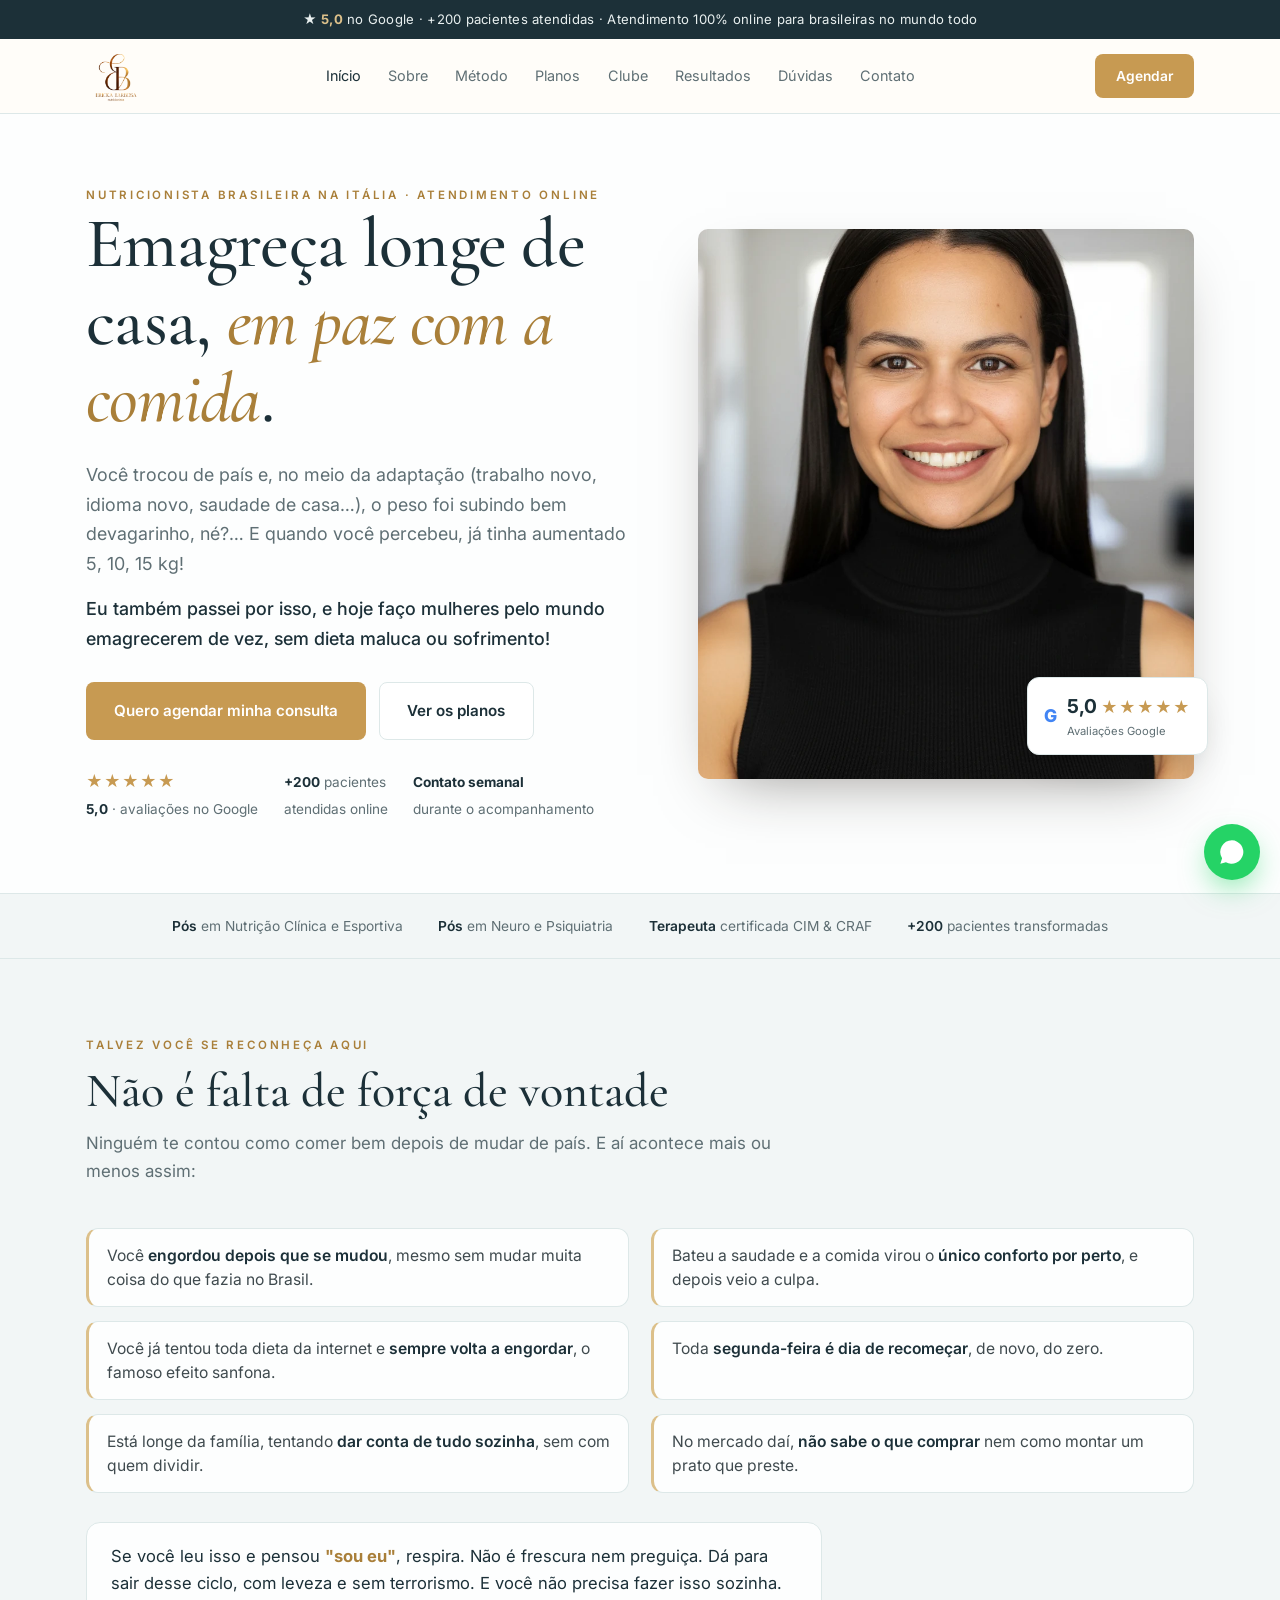
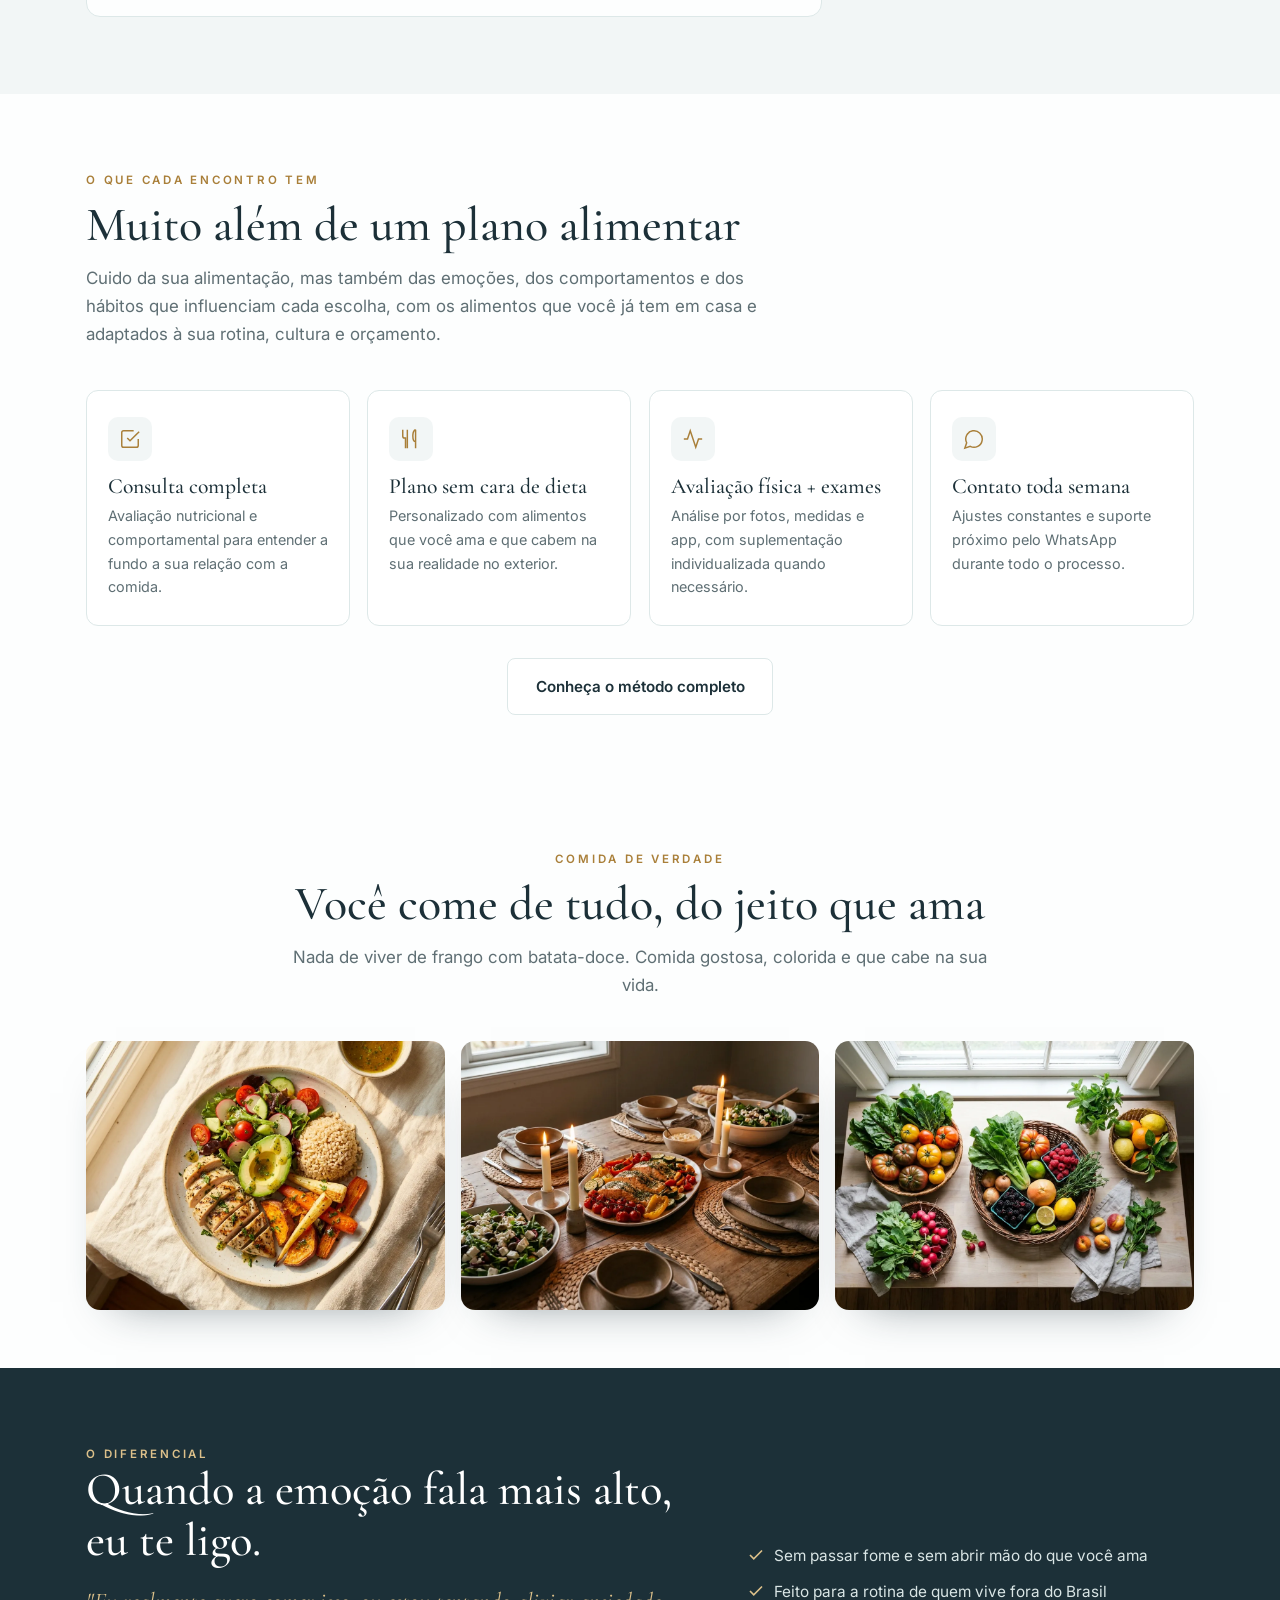
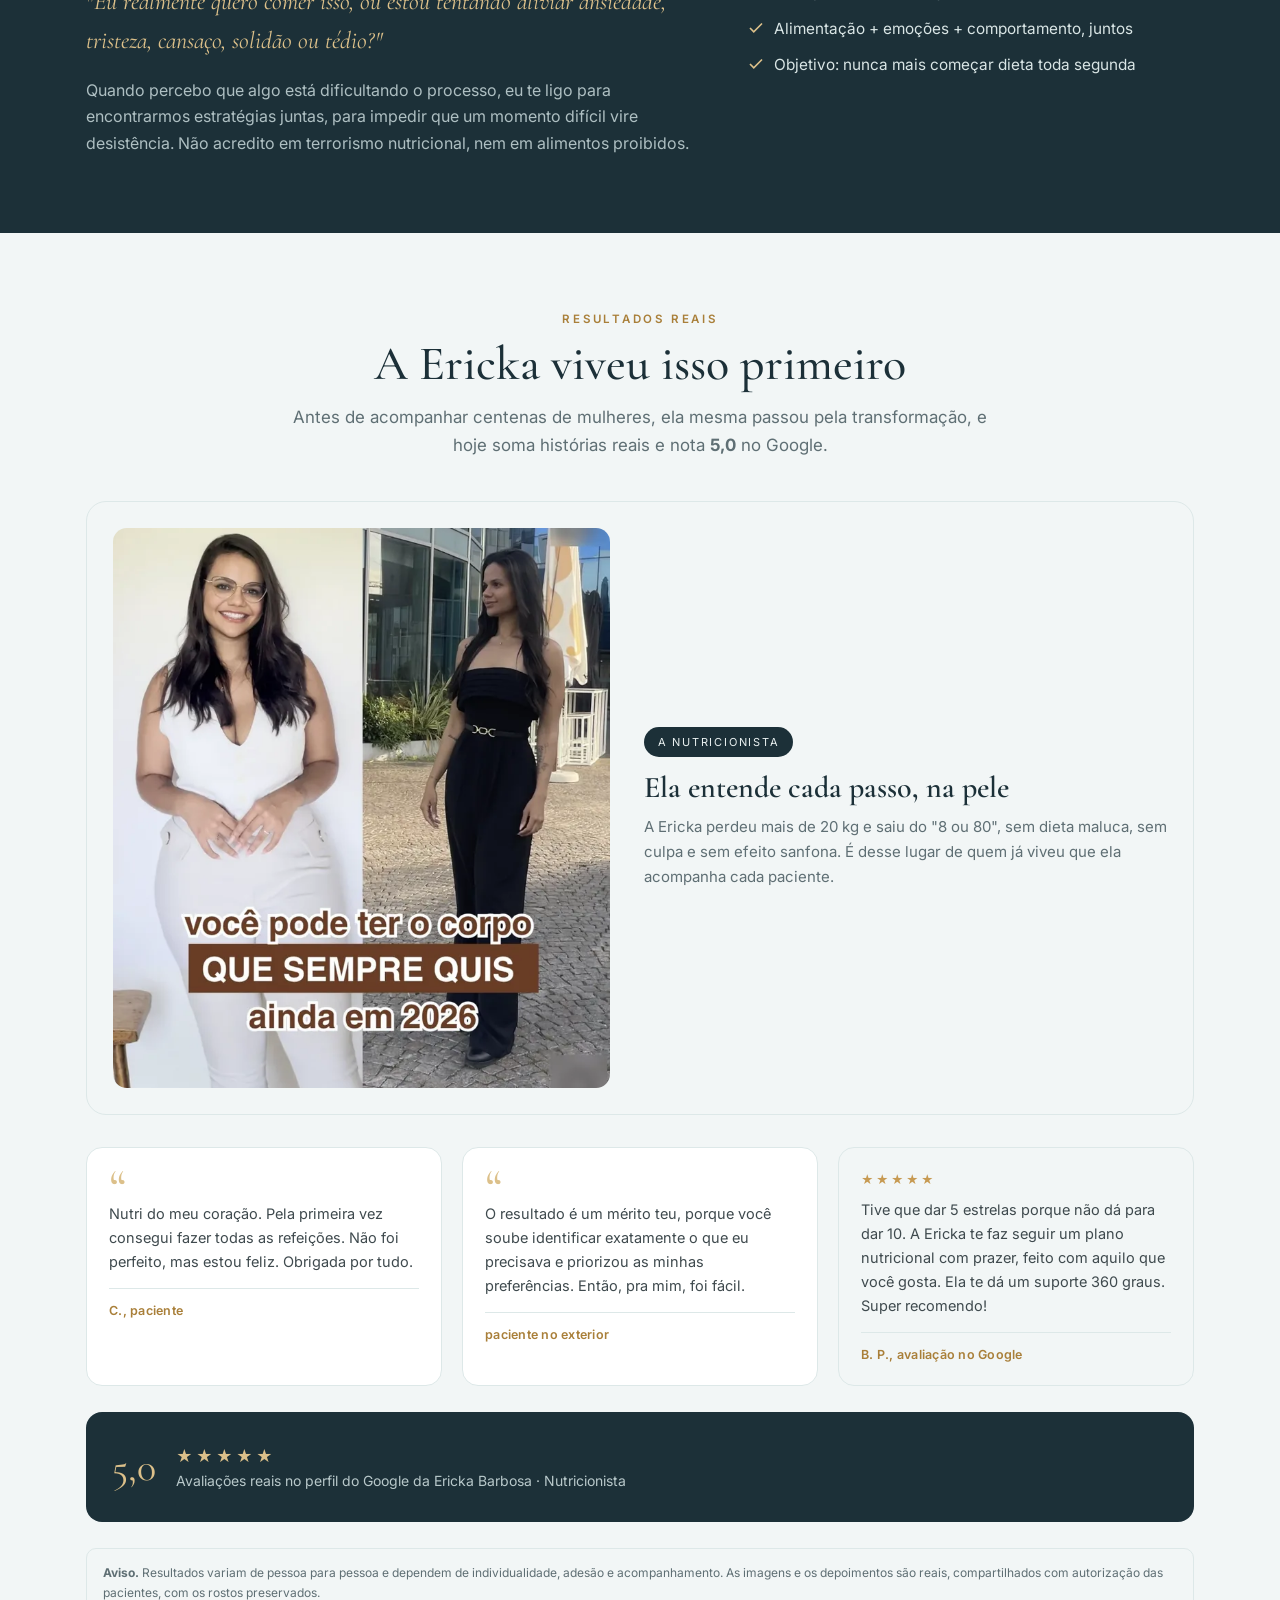
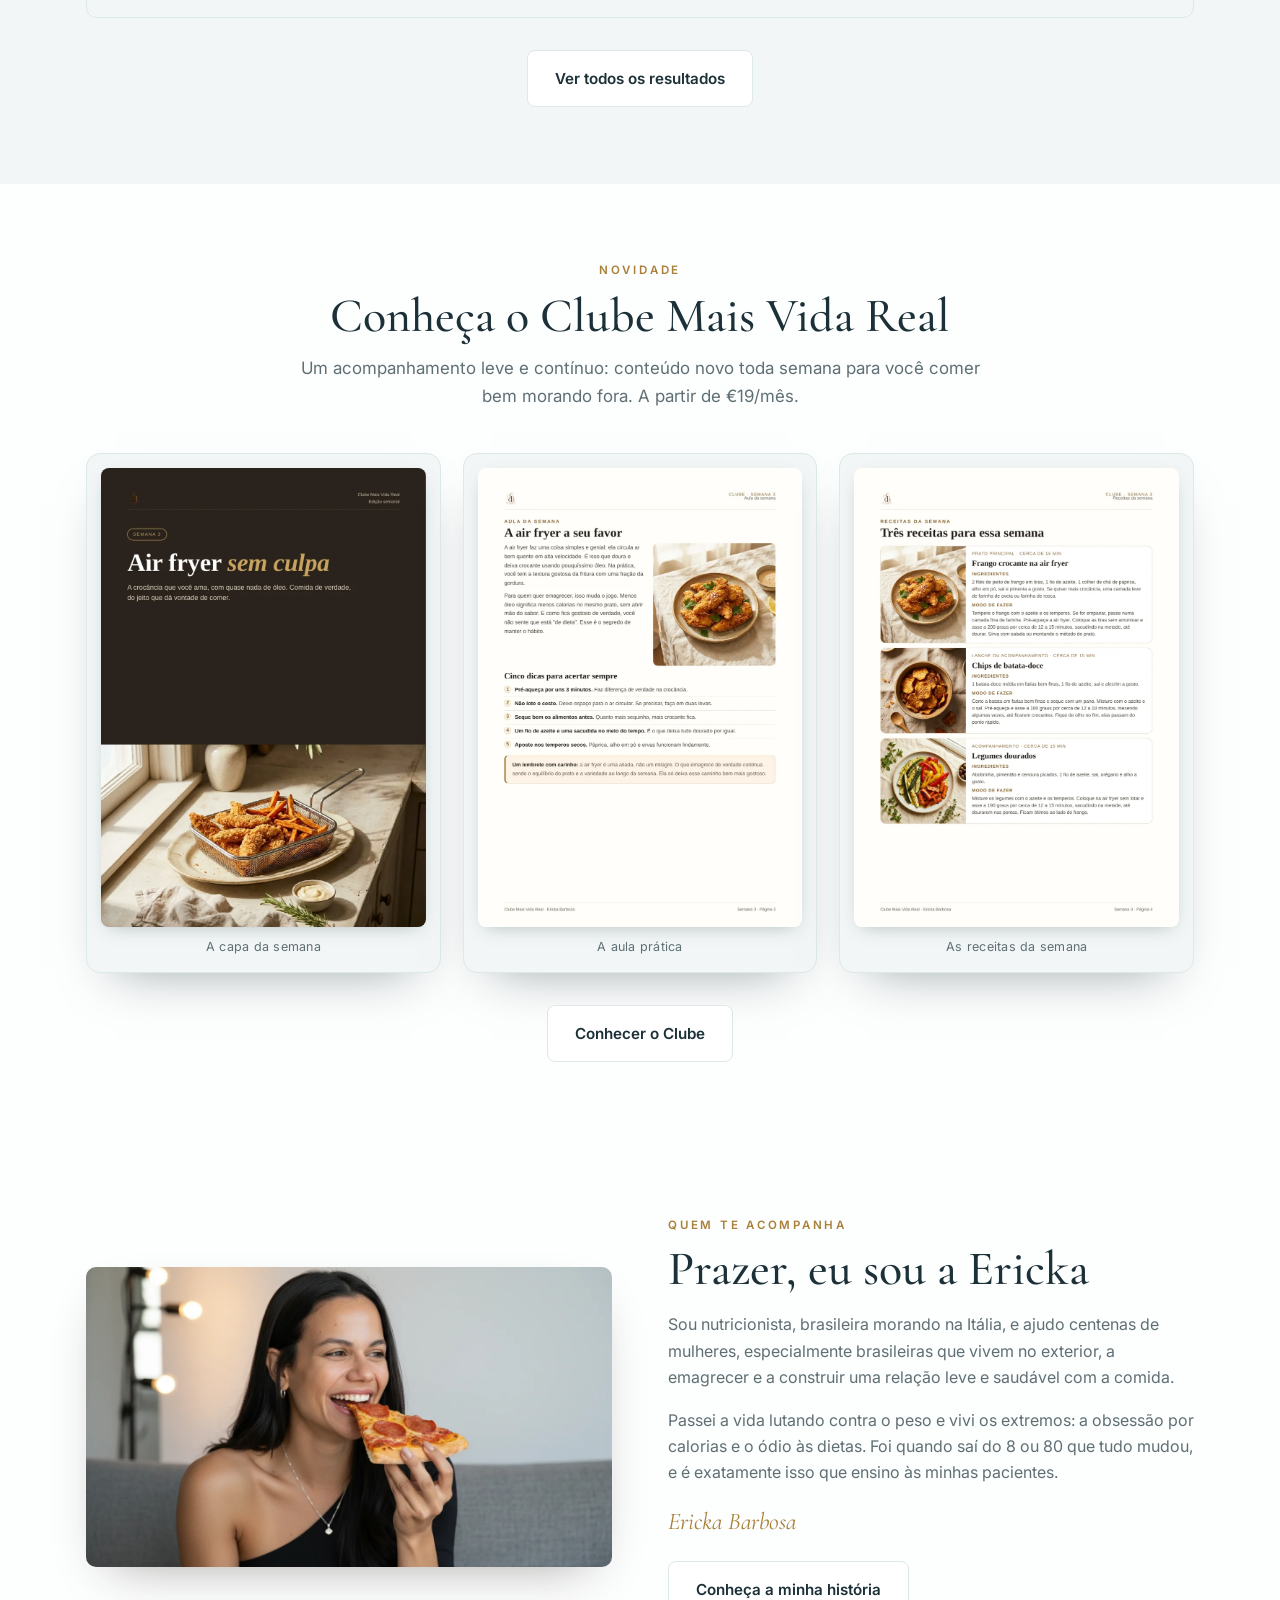
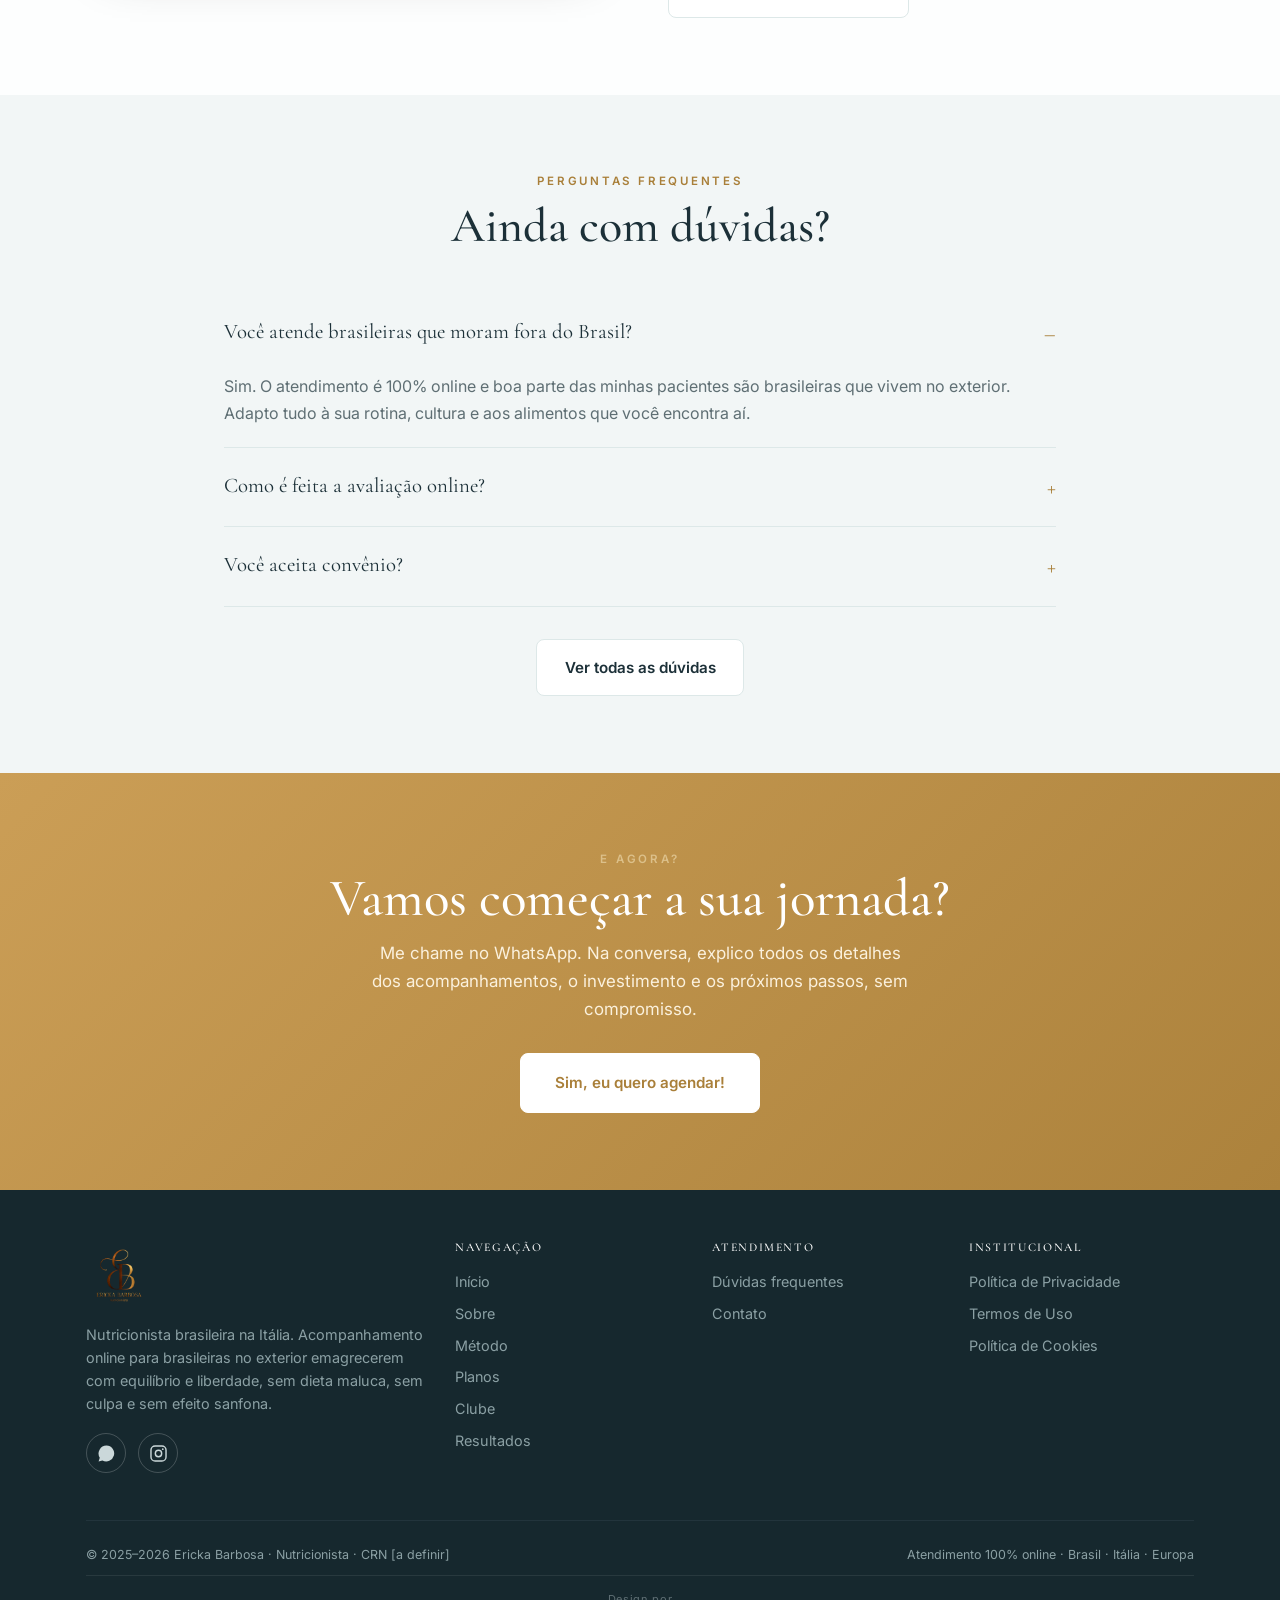
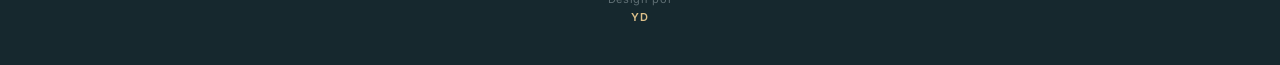
==== commit 49cd516c: "Hero: Ericka voice pain-point intro" ====
--- a/index.html
+++ b/index.html
@@ -67,7 +67,8 @@
   <div>
     <div class="eye">Nutricionista brasileira na Itália · Atendimento online</div>
     <h1>Emagreça longe de casa, <em>em paz com a comida</em>.</h1>
-    <p class="lead">Você se mudou de país e, entre a saudade, a correria e a comida diferente, o peso foi chegando sem pedir licença. Eu acompanho brasileiras no exterior para emagrecer sem dieta maluca, sem culpa e sem efeito sanfona, comendo de verdade onde quer que você esteja.</p>
+    <p class="lead">Você trocou de país e, no meio da adaptação (trabalho novo, idioma novo, saudade de casa…), o peso foi subindo bem devagarinho, né?… E quando você percebeu, já tinha aumentado 5, 10, 15&nbsp;kg!</p>
+    <p class="lead lead-me">Eu também passei por isso, e hoje faço mulheres pelo mundo emagrecerem de vez, sem dieta maluca ou sofrimento!</p>
     <div class="cta">
       <a class="btn wa" href="https://wa.me/393758110439?text=Ol%C3%A1%2C%20Ericka!%20Quero%20agendar%20minha%20consulta." target="_blank" rel="noopener">Quero agendar minha consulta</a>
       <a class="btn gh" href="/planos.html">Ver os planos</a>
--- a/css/main.css
+++ b/css/main.css
@@ -46,6 +46,7 @@
 .hero h1{font-size:clamp(2.6rem,6vw,4.4rem);letter-spacing:-.01em}
 .hero h1 em{font-style:italic;color:var(--gold-d)}
 .hero p.lead{color:var(--soft);font-size:1.12rem;margin:1.4rem 0 1.8rem;max-width:34rem}
+.hero p.lead-me{color:var(--ink);font-weight:500;margin-top:-.8rem}
 .cta{display:flex;gap:.8rem;flex-wrap:wrap}
 .hi{display:flex;gap:1.6rem;margin-top:1.8rem;flex-wrap:wrap;align-items:center}
 .stars{color:#c79a52;letter-spacing:1px}
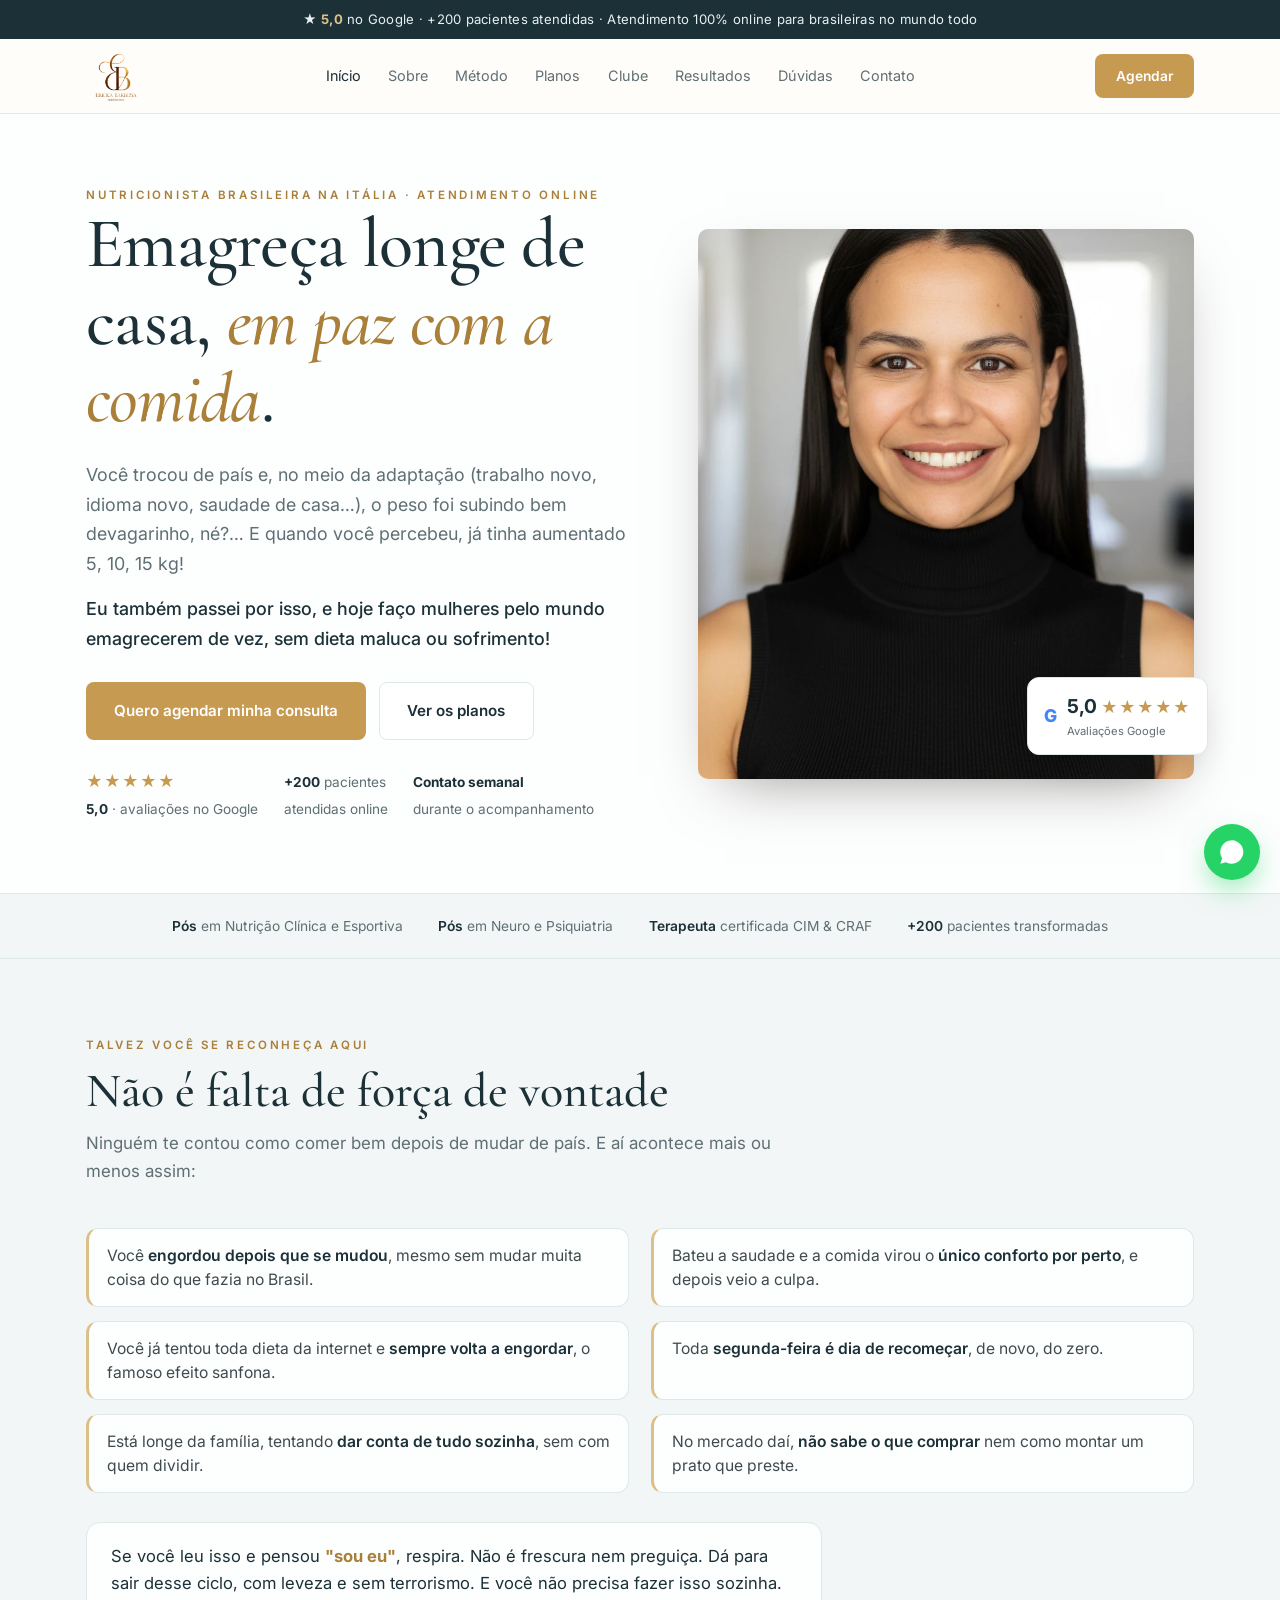
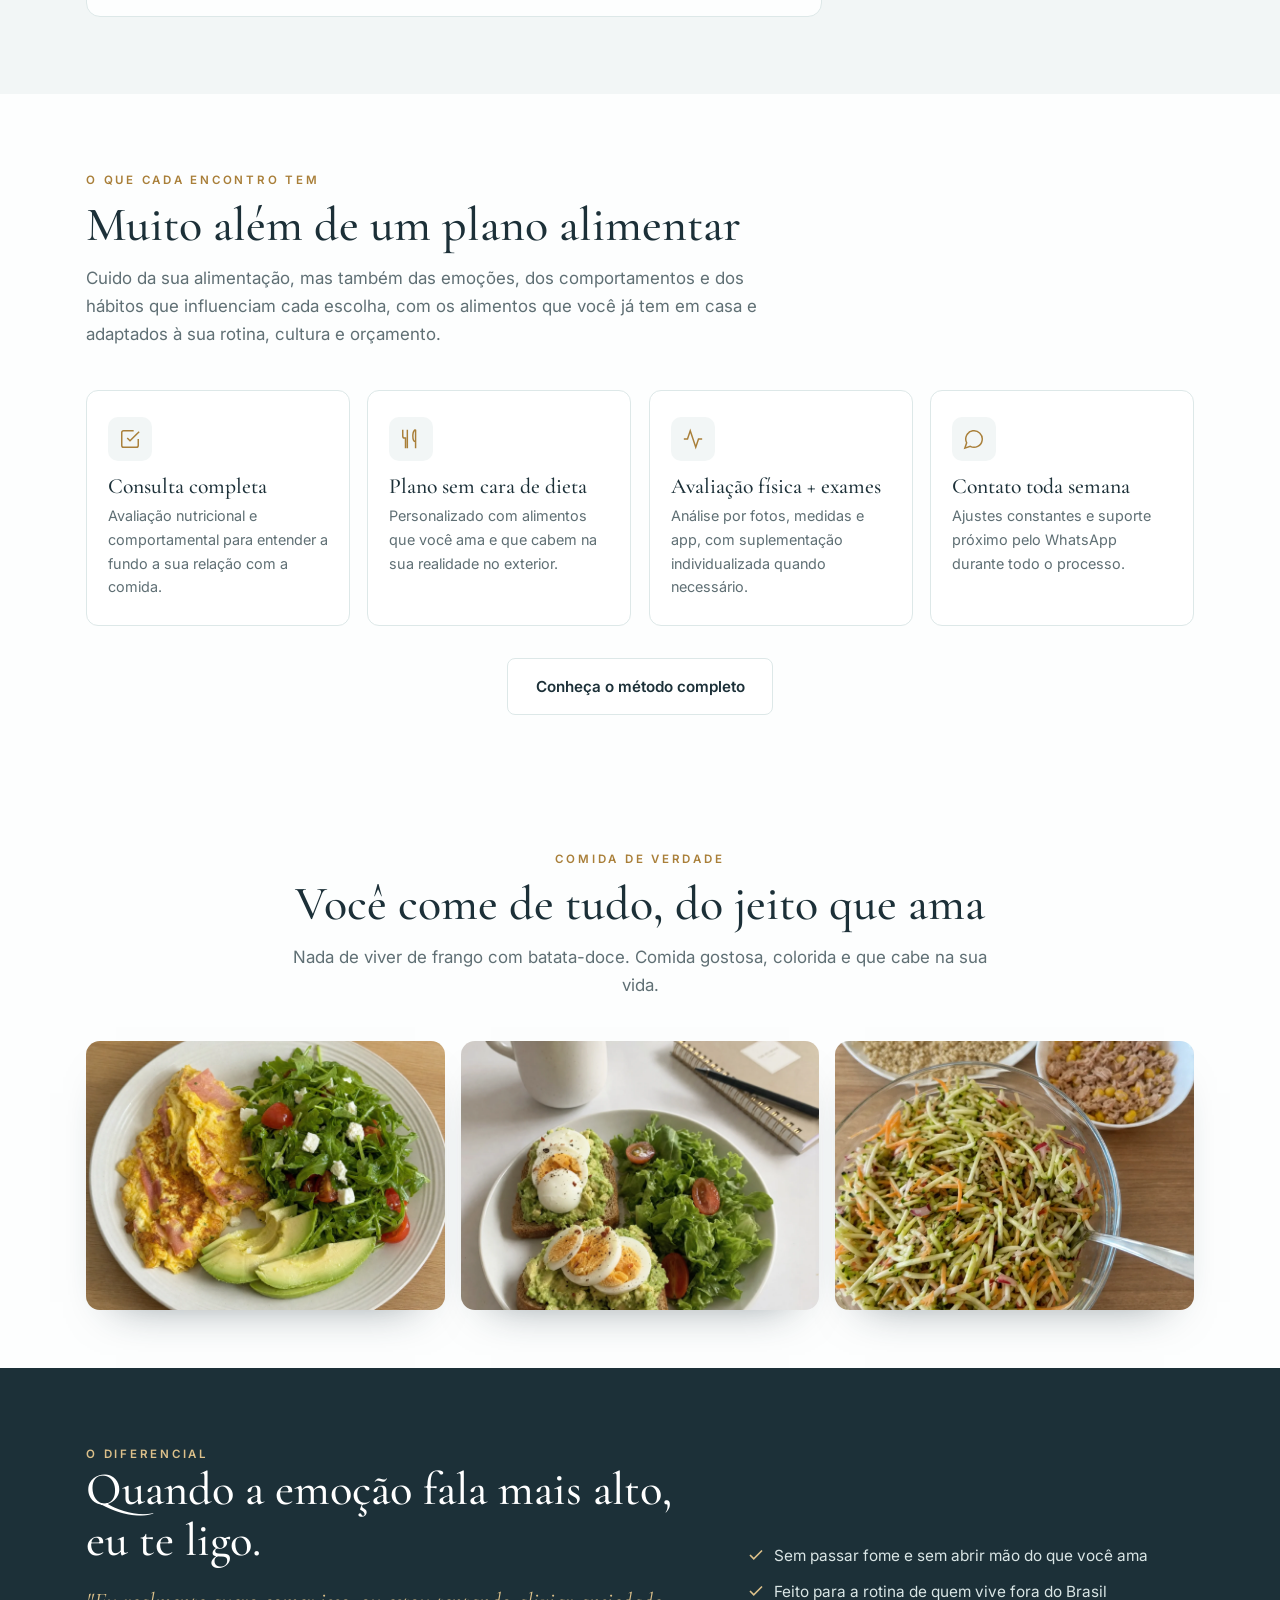
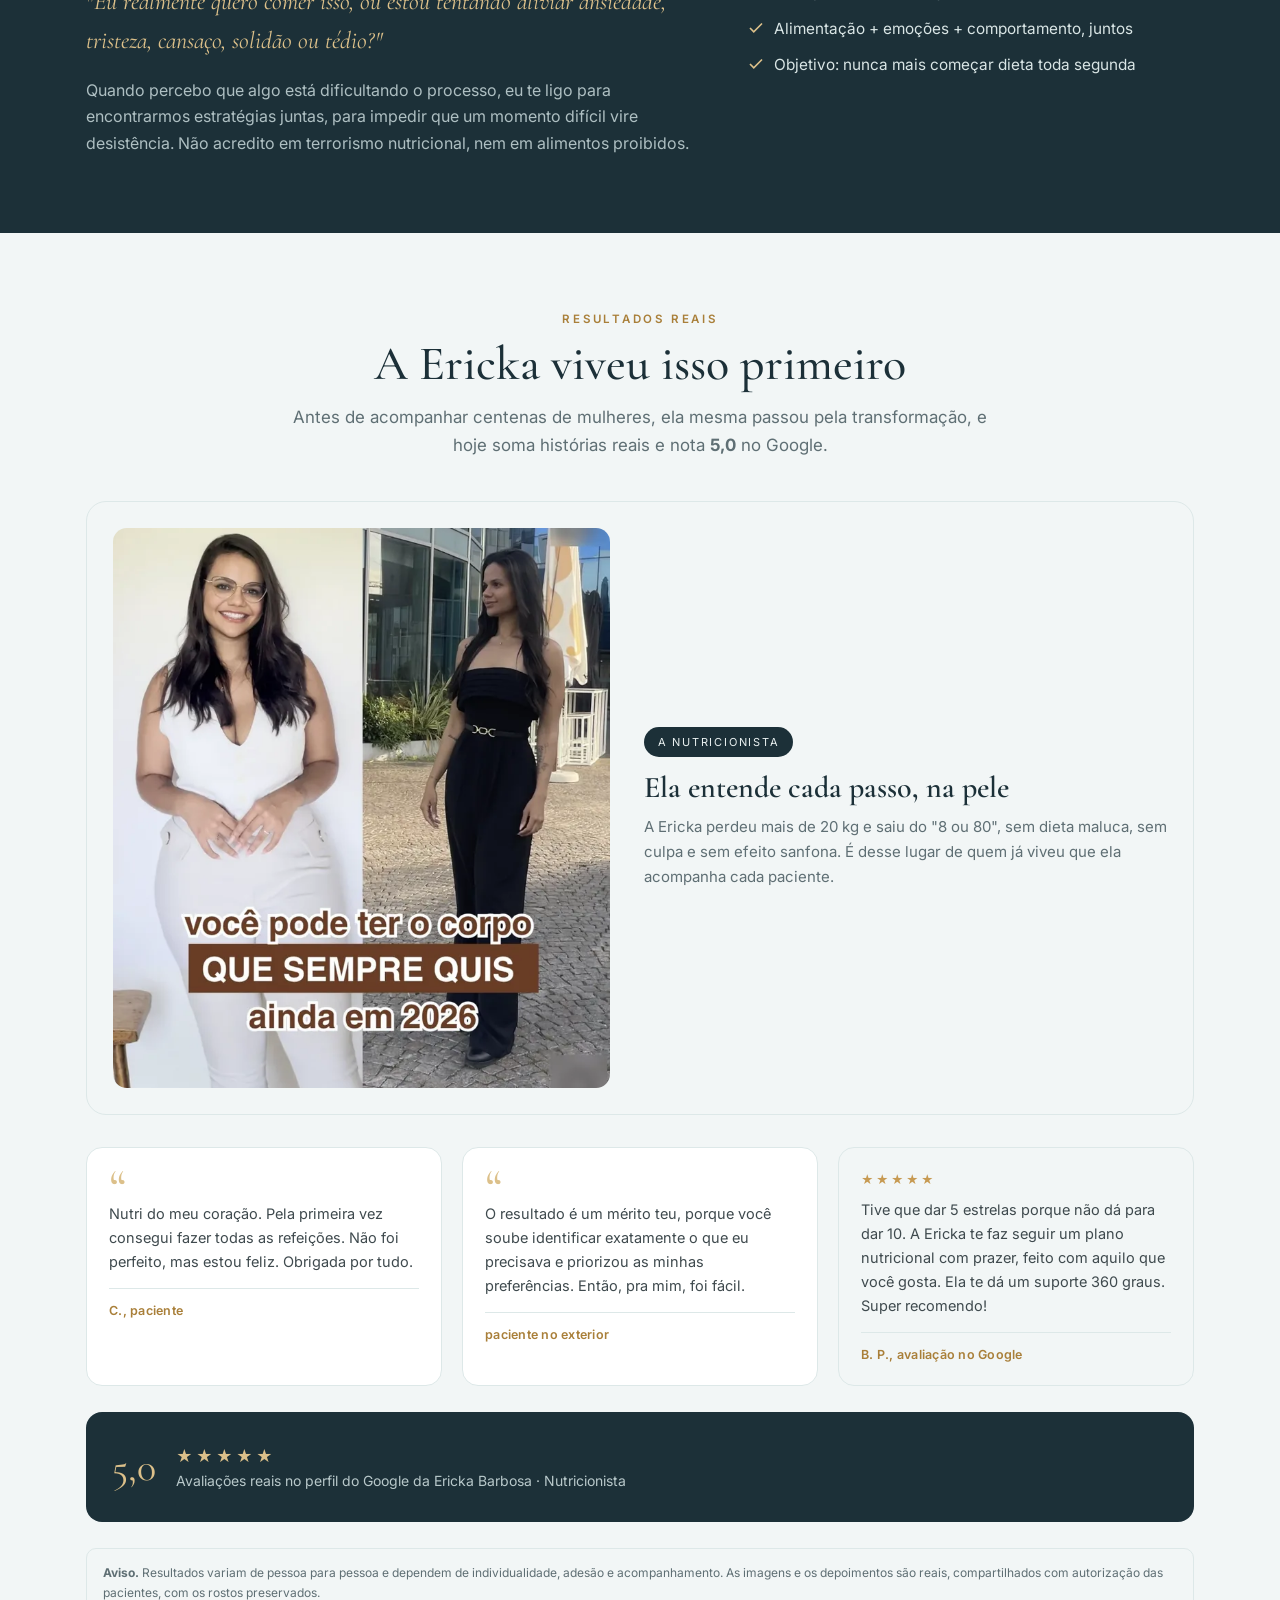
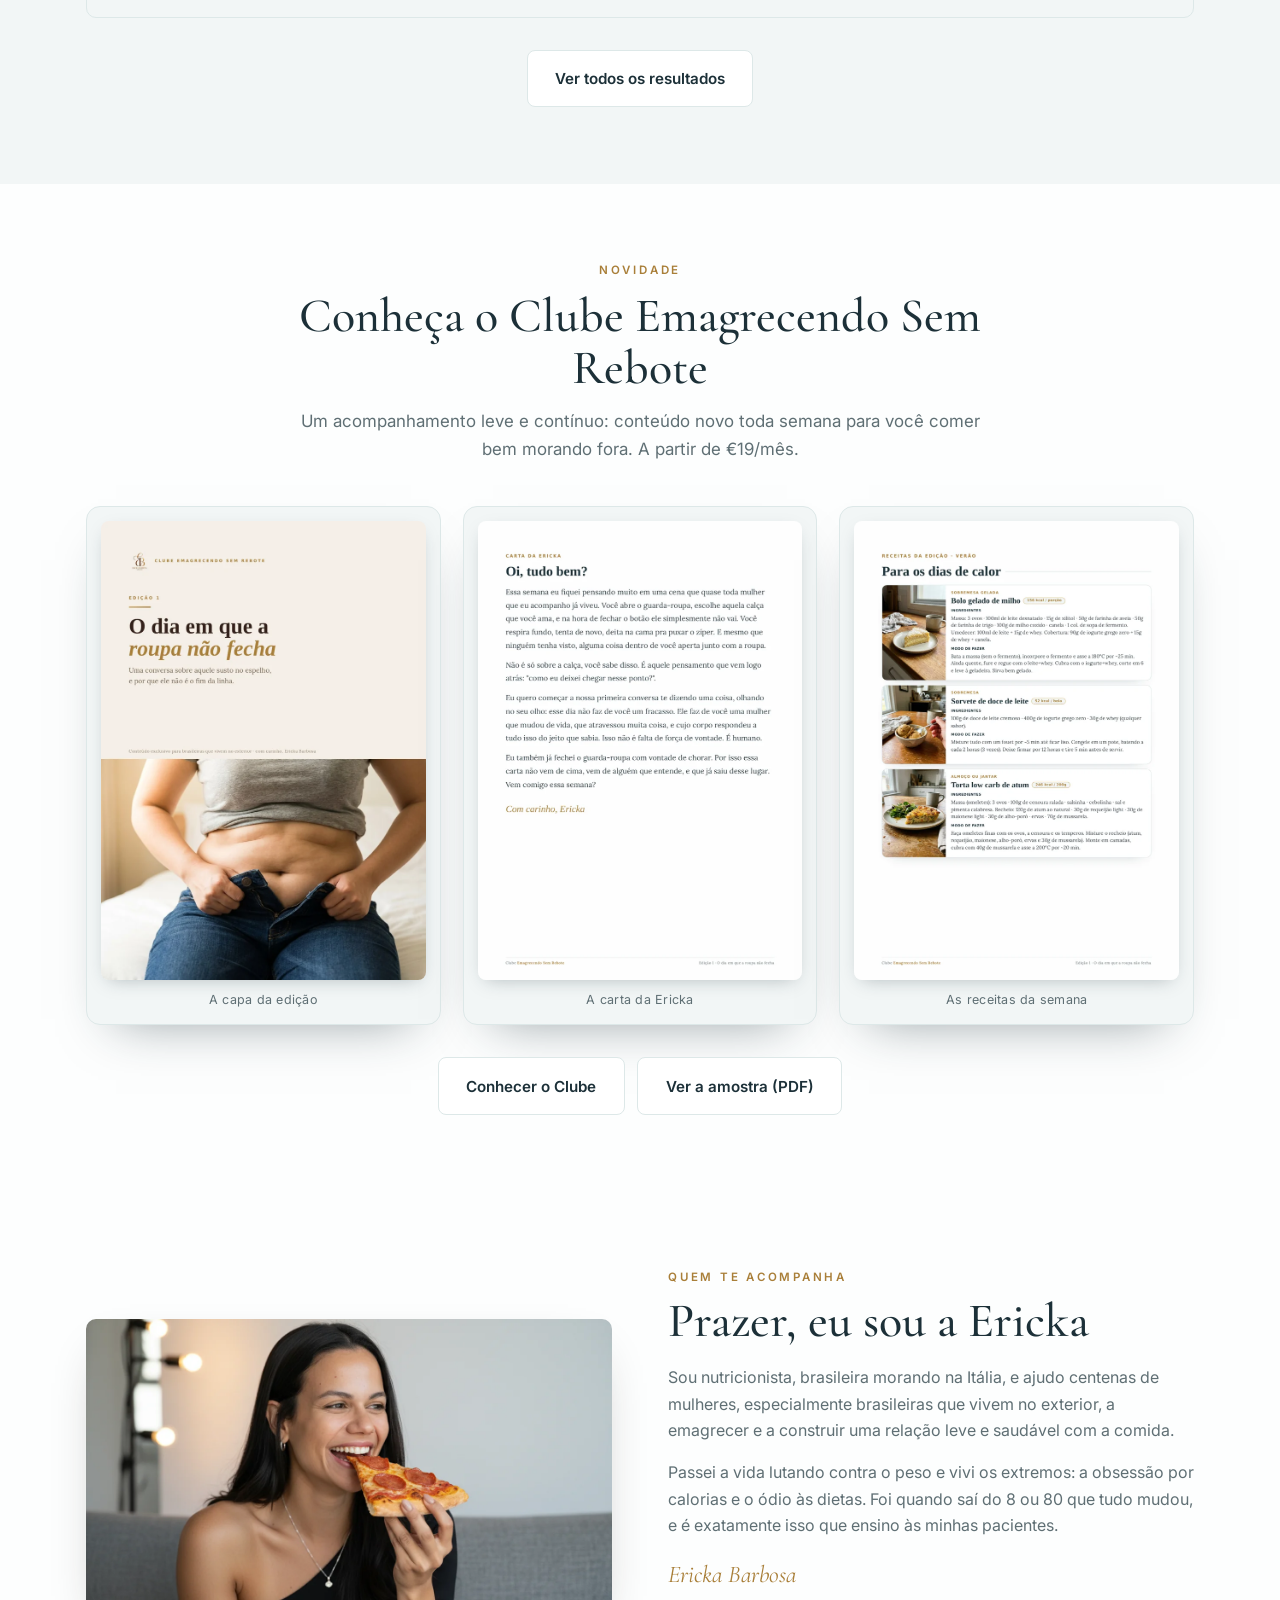
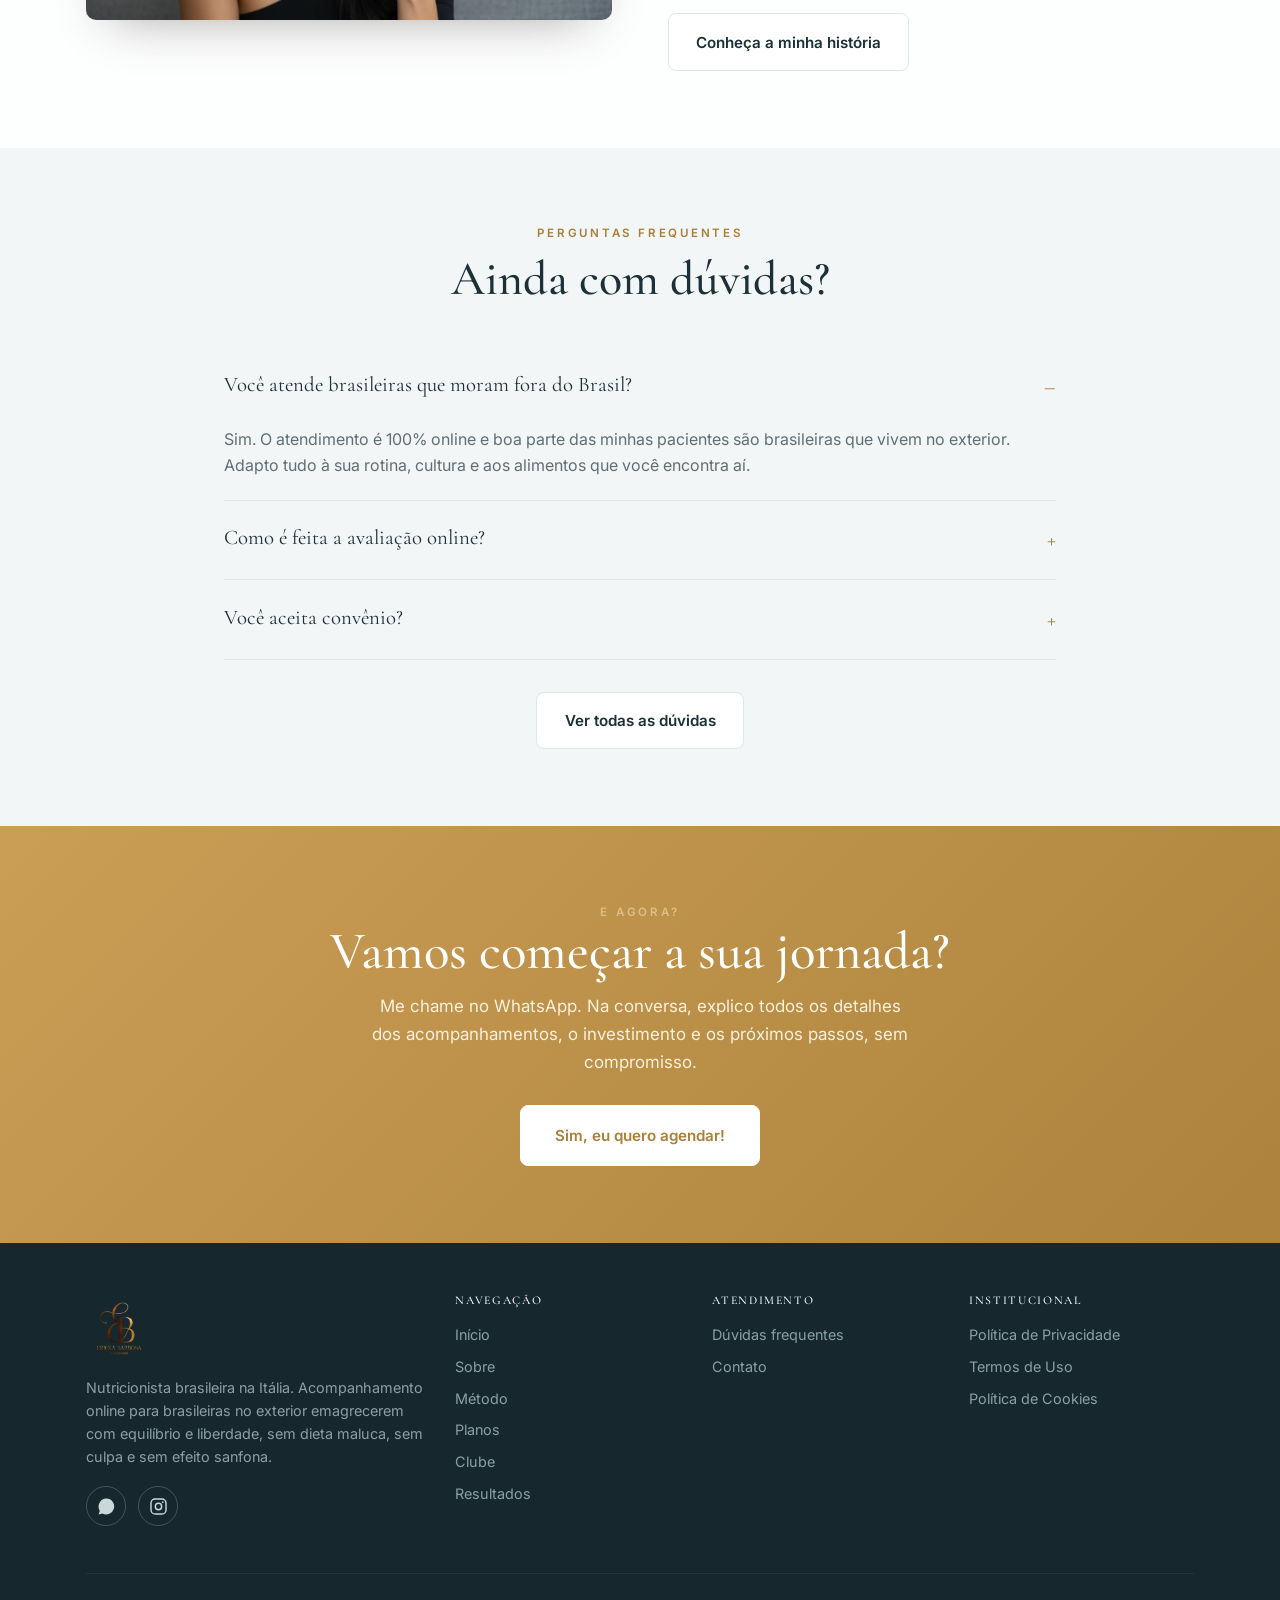
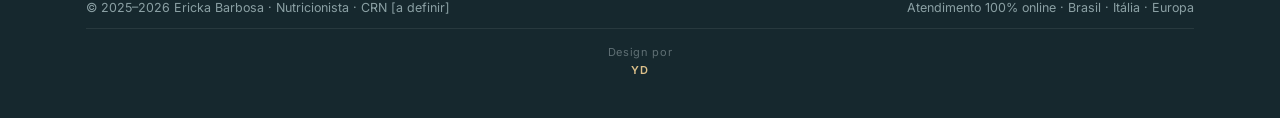
==== commit 3917904a: "Clube sample = Edição 1 PDF + previews; rename to Emagrecendo Sem Rebote" ====
--- a/index.html
+++ b/index.html
@@ -164,13 +164,13 @@
 </div></section>
 
 <section><div class="wrap">
-  <div class="sh c"><div class="eye">Novidade</div><h2>Conheça o Clube Mais Vida Real</h2><p>Um acompanhamento leve e contínuo: conteúdo novo toda semana para você comer bem morando fora. A partir de €19/mês.</p></div>
+  <div class="sh c"><div class="eye">Novidade</div><h2>Conheça o Clube Emagrecendo Sem Rebote</h2><p>Um acompanhamento leve e contínuo: conteúdo novo toda semana para você comer bem morando fora. A partir de €19/mês.</p></div>
   <div class="peek" style="margin:1.5rem 0 2rem">
-    <figure><img src="/img/clube/capa.webp" alt="Capa de uma edição semanal do Clube Mais Vida Real" loading="lazy"><figcaption>A capa da semana</figcaption></figure>
-    <figure><img src="/img/clube/aula.webp" alt="Aula da semana dentro de uma edição do Clube" loading="lazy"><figcaption>A aula prática</figcaption></figure>
+    <figure><img src="/img/clube/capa.webp" alt="Capa da Edição 1 do Clube Emagrecendo Sem Rebote" loading="lazy"><figcaption>A capa da edição</figcaption></figure>
+    <figure><img src="/img/clube/carta.webp" alt="A carta da Ericka em uma edição do Clube" loading="lazy"><figcaption>A carta da Ericka</figcaption></figure>
     <figure><img src="/img/clube/receitas.webp" alt="Página de receitas de uma edição do Clube" loading="lazy"><figcaption>As receitas da semana</figcaption></figure>
   </div>
-  <div class="center"><a class="btn gh" href="/clube.html">Conhecer o Clube</a></div>
+  <div class="cta" style="justify-content:center"><a class="btn gh" href="/clube.html">Conhecer o Clube</a><a class="btn gh" href="/clube-emagrecendo-sem-rebote-edicao-1.pdf" target="_blank" rel="noopener">Ver a amostra (PDF)</a></div>
 </div></section>
 
 <section class="ab"><div class="wrap">
--- a/css/main.css
+++ b/css/main.css
@@ -5,8 +5,10 @@
   --serif:"Cormorant Garamond",Georgia,serif;--sans:"Inter",system-ui,sans-serif;
 }
 *{margin:0;padding:0;box-sizing:border-box}
-html{scroll-behavior:smooth;overflow-x:hidden}
-body{font-family:var(--sans);color:var(--ink);background:var(--paper);line-height:1.65;-webkit-font-smoothing:antialiased;overflow-x:hidden}
+html{scroll-behavior:smooth;scrollbar-width:none;-ms-overflow-style:none}
+body{font-family:var(--sans);color:var(--ink);background:var(--paper);line-height:1.65;-webkit-font-smoothing:antialiased}
+/* hide scrollbar on all devices for a cleaner look (scroll still works) */
+::-webkit-scrollbar{width:0;height:0;display:none}
 h1,h2,h3,h4{font-family:var(--serif);font-weight:500;line-height:1.1}
 img{max-width:100%;display:block}
 a{color:inherit;text-decoration:none}
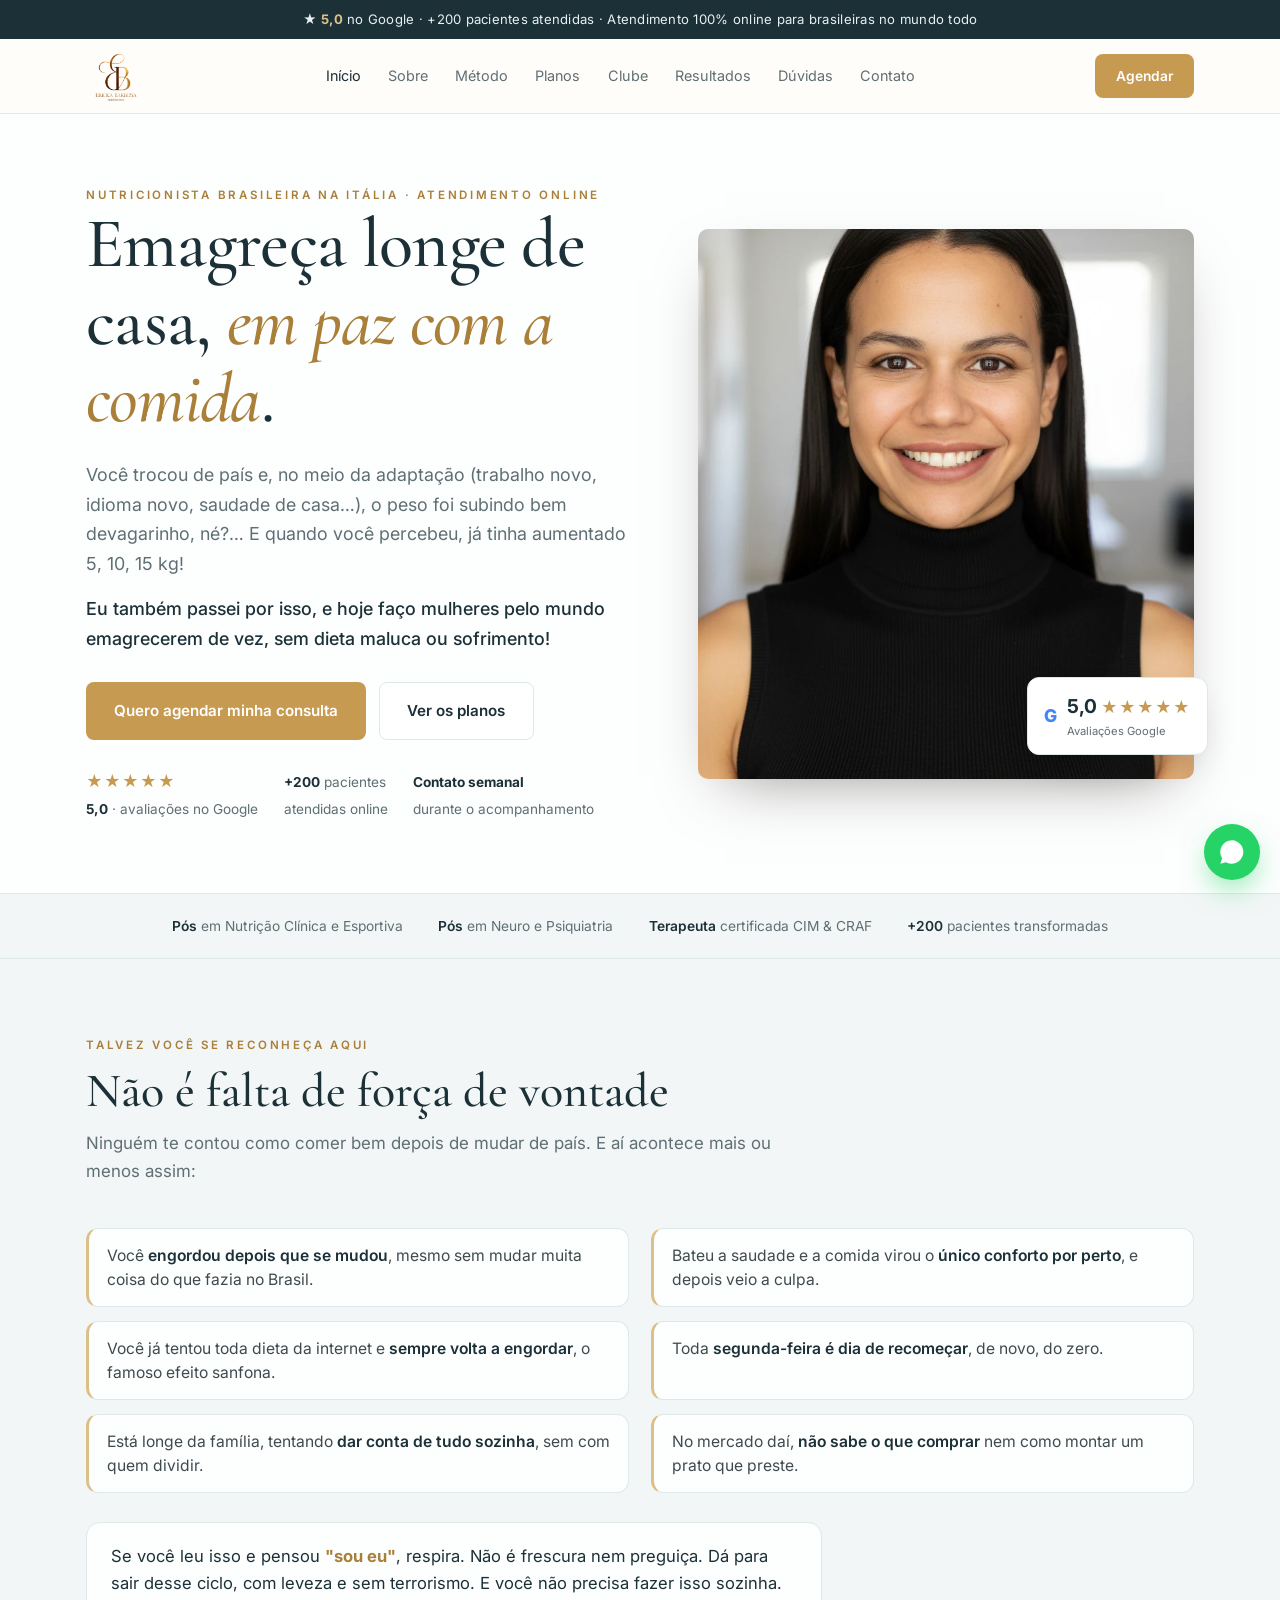
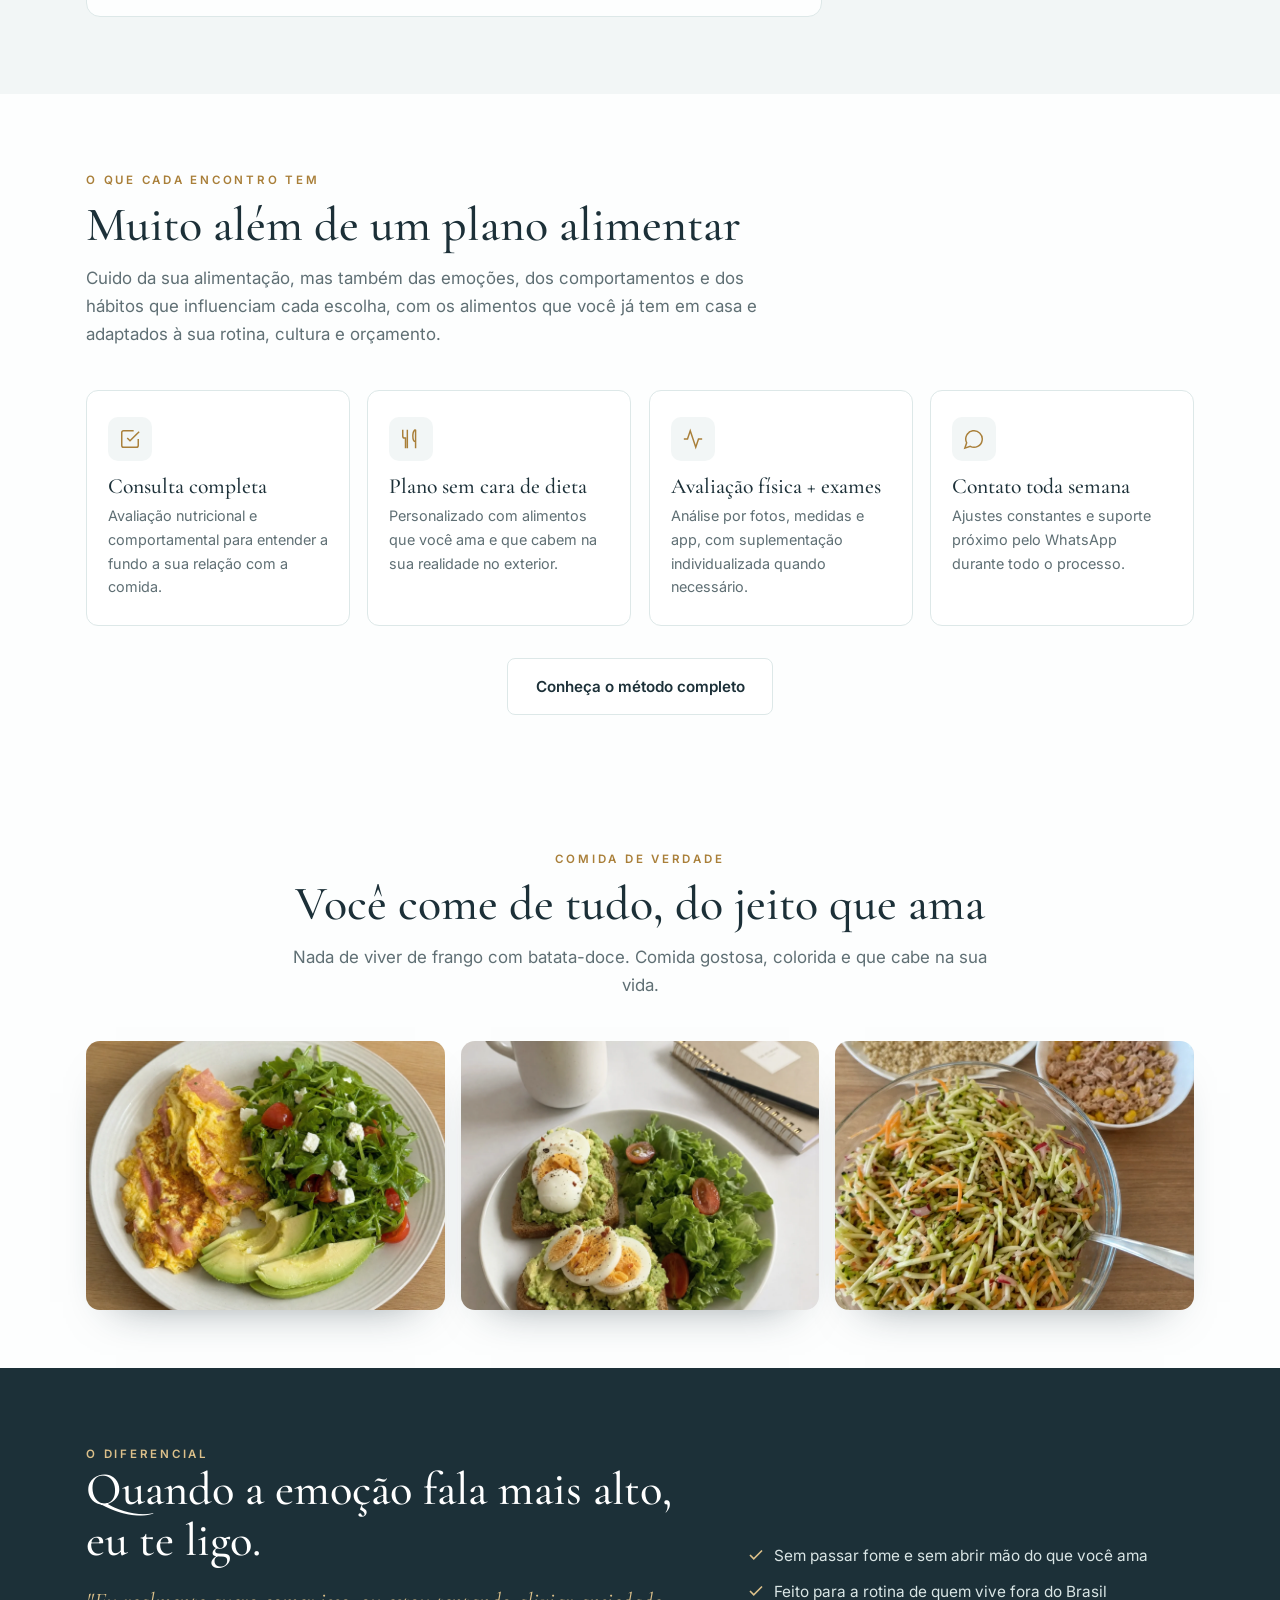
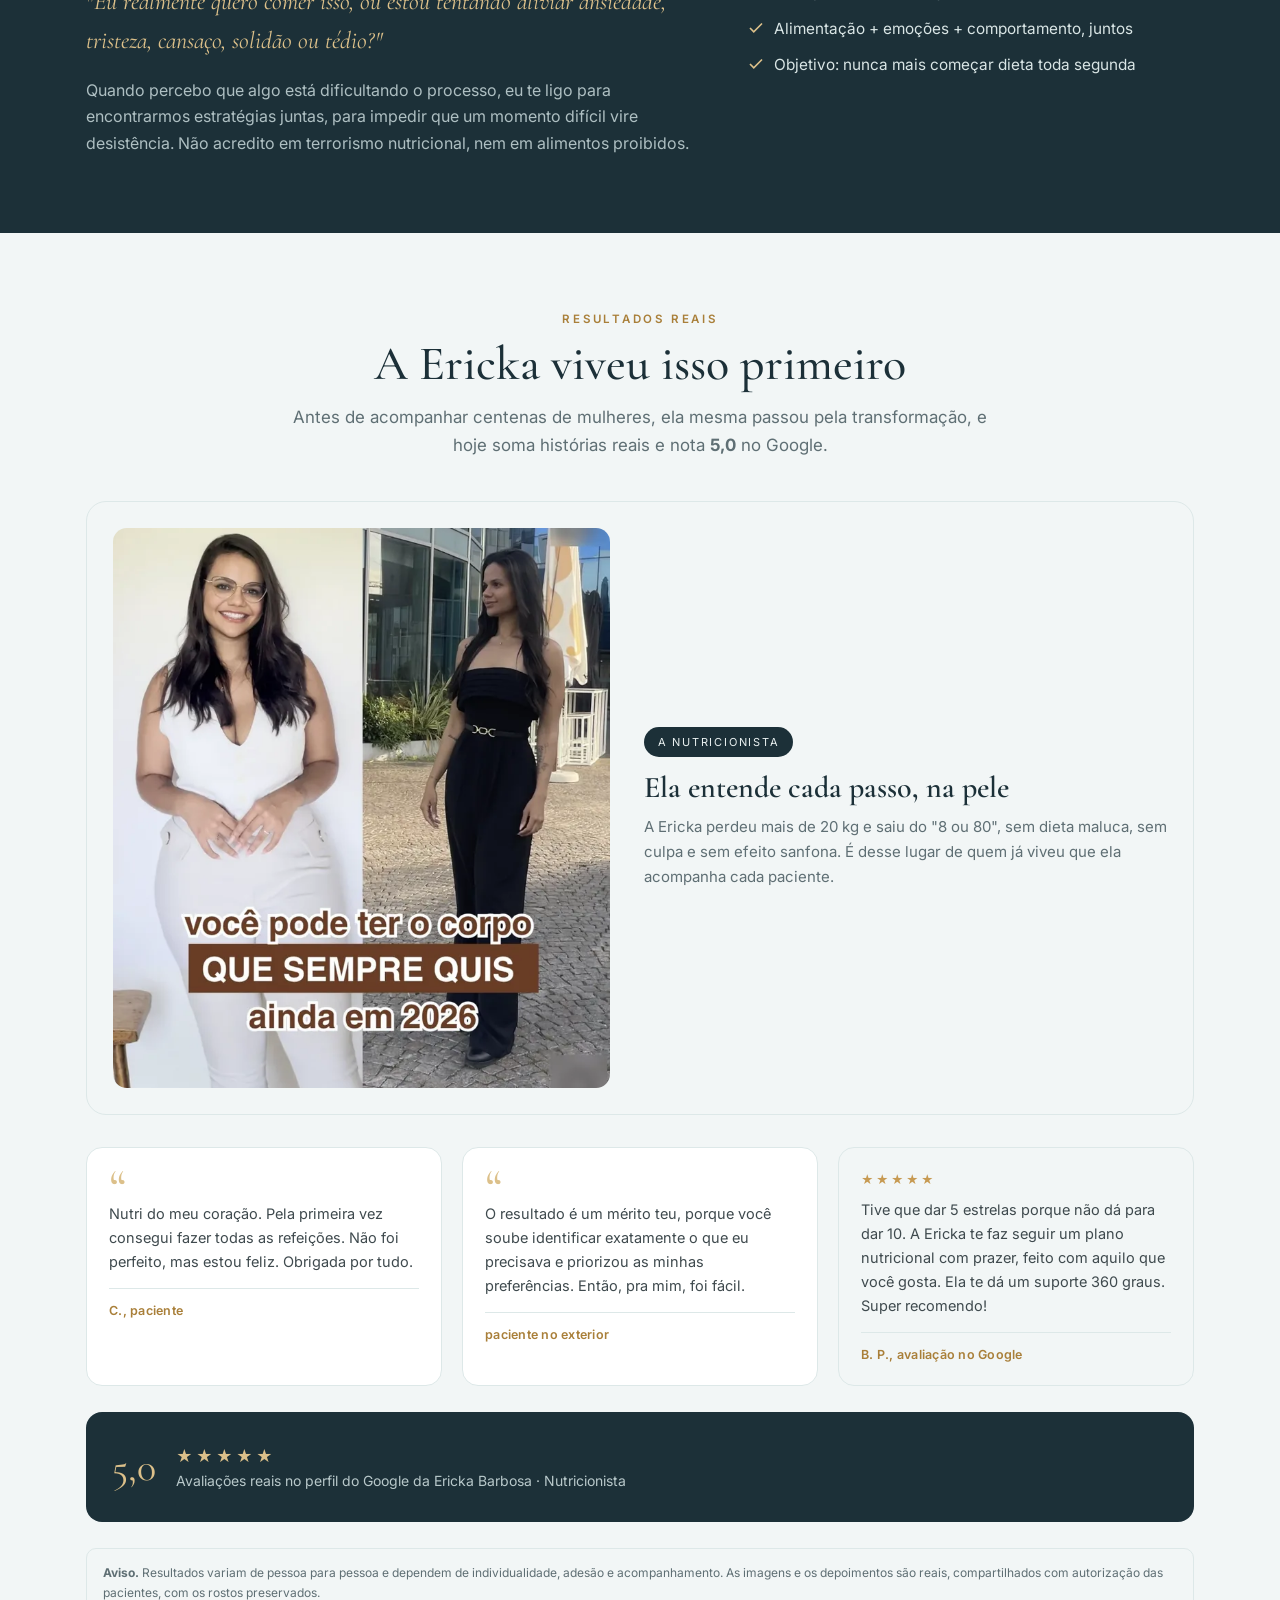
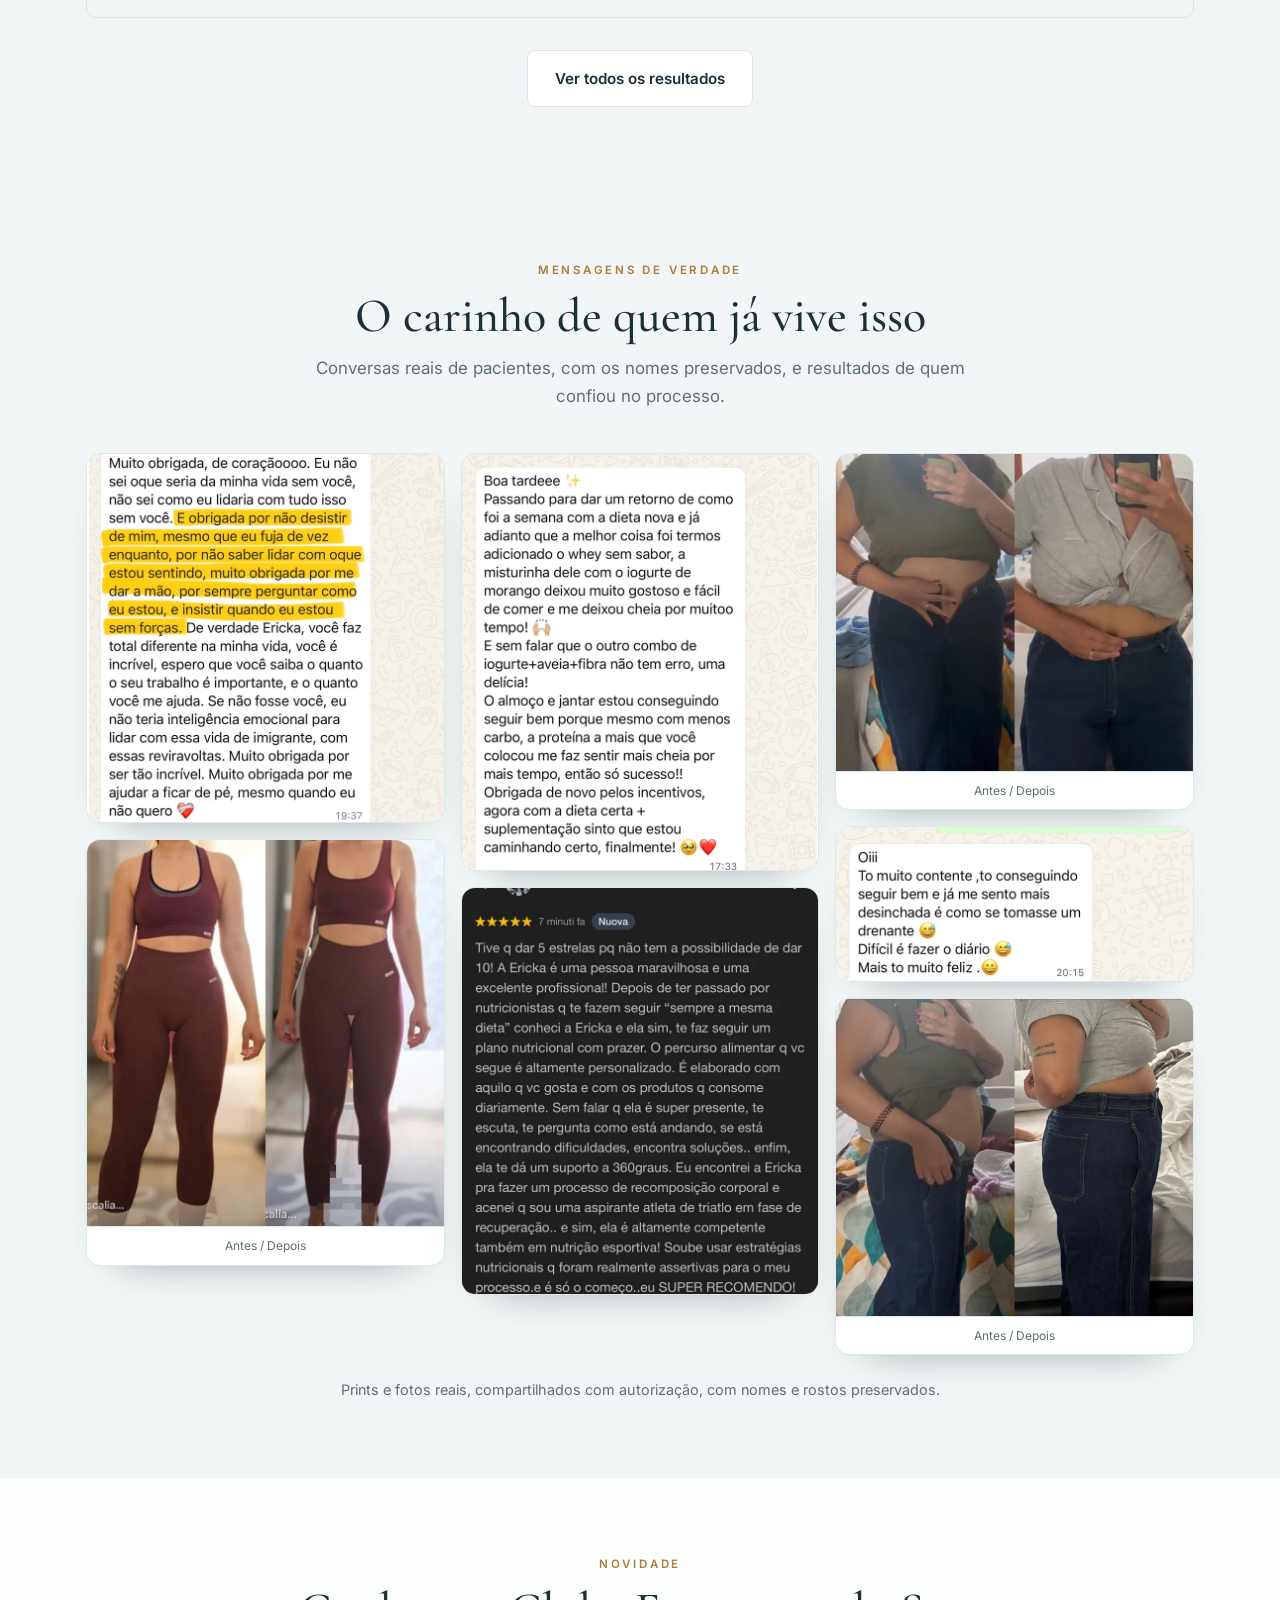
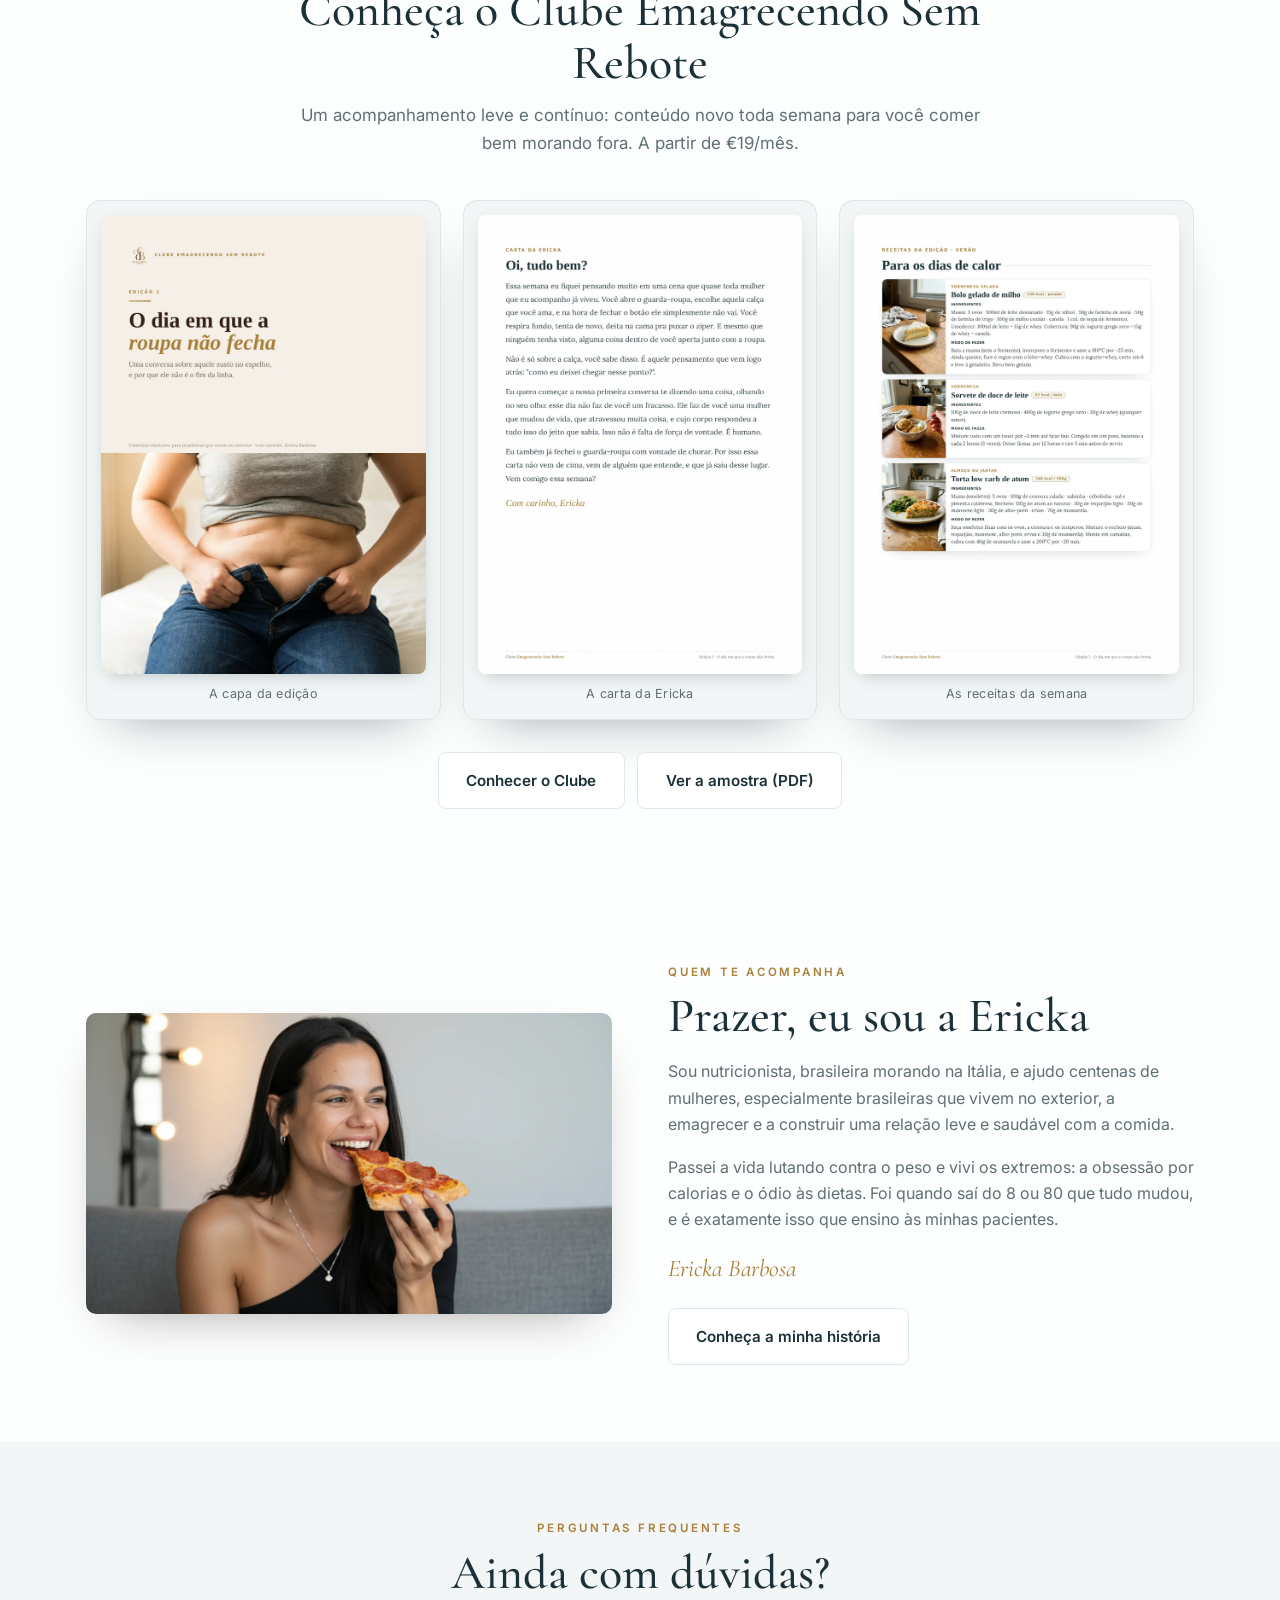
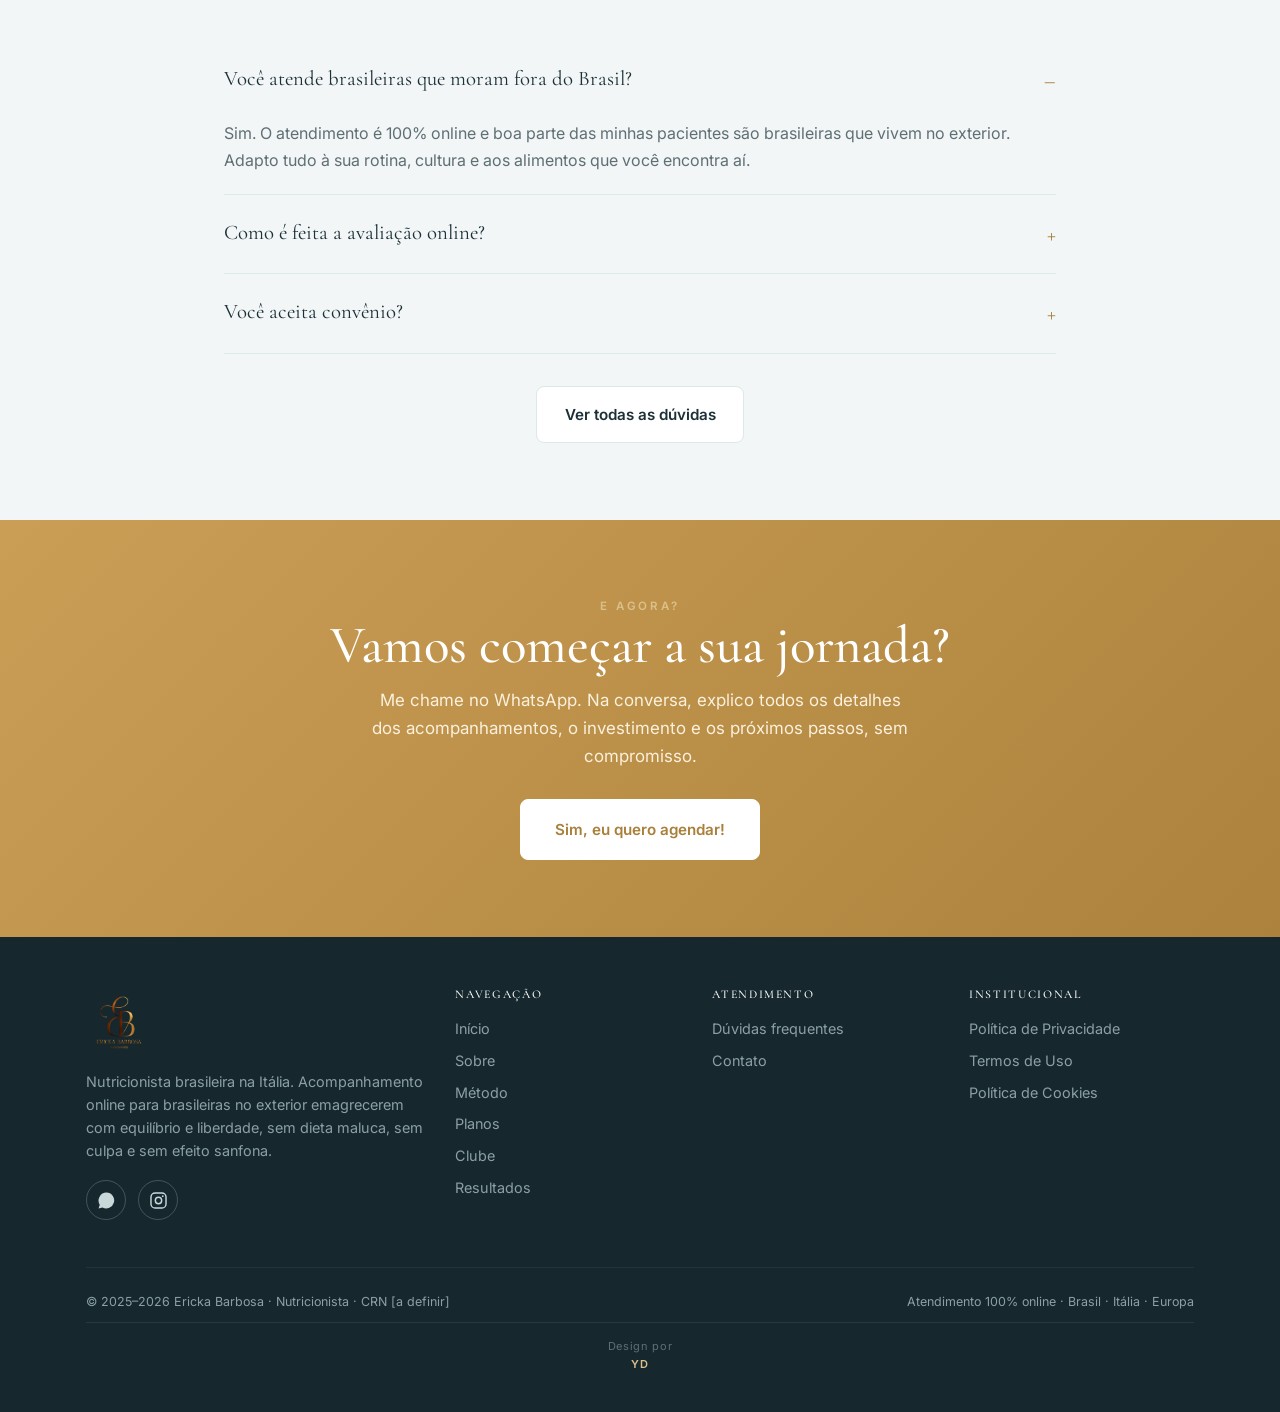
==== commit 5553cc60: "Homepage real-proof mural (WhatsApp messages + before/afters); Clube sample = Edicao 1" ====
--- a/index.html
+++ b/index.html
@@ -163,6 +163,20 @@
   <div class="center" style="margin-top:2rem"><a class="btn gh" href="/resultados.html">Ver todos os resultados</a></div>
 </div></section>
 
+<section class="proof"><div class="wrap">
+  <div class="sh c"><div class="eye">Mensagens de verdade</div><h2>O carinho de quem já vive isso</h2><p>Conversas reais de pacientes, com os nomes preservados, e resultados de quem confiou no processo.</p></div>
+  <div class="mural">
+    <figure><img src="/img/feedback/wa1.webp" alt="Mensagem de uma paciente agradecendo a Ericka" loading="lazy"></figure>
+    <figure><img src="/img/results/r1.webp" alt="Antes e depois de paciente" loading="lazy"><figcaption>Antes / Depois</figcaption></figure>
+    <figure><img src="/img/feedback/wa3.webp" alt="Mensagem de uma paciente contando a evolução da semana" loading="lazy"></figure>
+    <figure><img src="/img/feedback/wa2.webp" alt="Avaliação 5 estrelas de uma paciente" loading="lazy"></figure>
+    <figure><img src="/img/results/r5.webp" alt="Antes e depois de paciente" loading="lazy"><figcaption>Antes / Depois</figcaption></figure>
+    <figure><img src="/img/feedback/wa4.webp" alt="Mensagem de uma paciente feliz com o resultado" loading="lazy"></figure>
+    <figure><img src="/img/results/r6.webp" alt="Antes e depois de paciente" loading="lazy"><figcaption>Antes / Depois</figcaption></figure>
+  </div>
+  <p style="text-align:center;color:var(--soft);font-size:.9rem;margin-top:1.4rem">Prints e fotos reais, compartilhados com autorização, com nomes e rostos preservados.</p>
+</div></section>
+
 <section><div class="wrap">
   <div class="sh c"><div class="eye">Novidade</div><h2>Conheça o Clube Emagrecendo Sem Rebote</h2><p>Um acompanhamento leve e contínuo: conteúdo novo toda semana para você comer bem morando fora. A partir de €19/mês.</p></div>
   <div class="peek" style="margin:1.5rem 0 2rem">
--- a/css/main.css
+++ b/css/main.css
@@ -283,6 +283,14 @@
 .disc{font-size:12px;color:var(--soft);background:var(--cream);border:1px solid var(--line);border-radius:10px;padding:14px 16px;margin-top:26px}
 .note{background:#fbf3e6;border:1px solid #e6d3ac;border-left:4px solid var(--gold);border-radius:10px;padding:14px 16px;margin:22px 0;font-size:13.5px;color:var(--soft)}
 .note b{color:var(--ink)}
+/* real-proof mural (whatsapp prints + antes/depois) */
+.proof{background:var(--cream)}
+.mural{columns:3;column-gap:16px;margin-top:.6rem}
+.mural figure{break-inside:avoid;margin:0 0 16px;border:1px solid var(--line);border-radius:14px;overflow:hidden;background:#fff;box-shadow:0 20px 44px -32px rgba(28,48,56,.55)}
+.mural img{width:100%;display:block}
+.mural figcaption{font-size:12px;color:var(--soft);text-align:center;padding:9px 10px;border-top:1px solid var(--line)}
+@media(max-width:860px){.mural{columns:2}}
+@media(max-width:520px){.mural{columns:1;column-gap:0;max-width:26rem;margin-left:auto;margin-right:auto}}
 @media(max-width:860px){
   .hero-ba,.chart{grid-template-columns:1fr}
   .grid,.quotes{grid-template-columns:1fr}
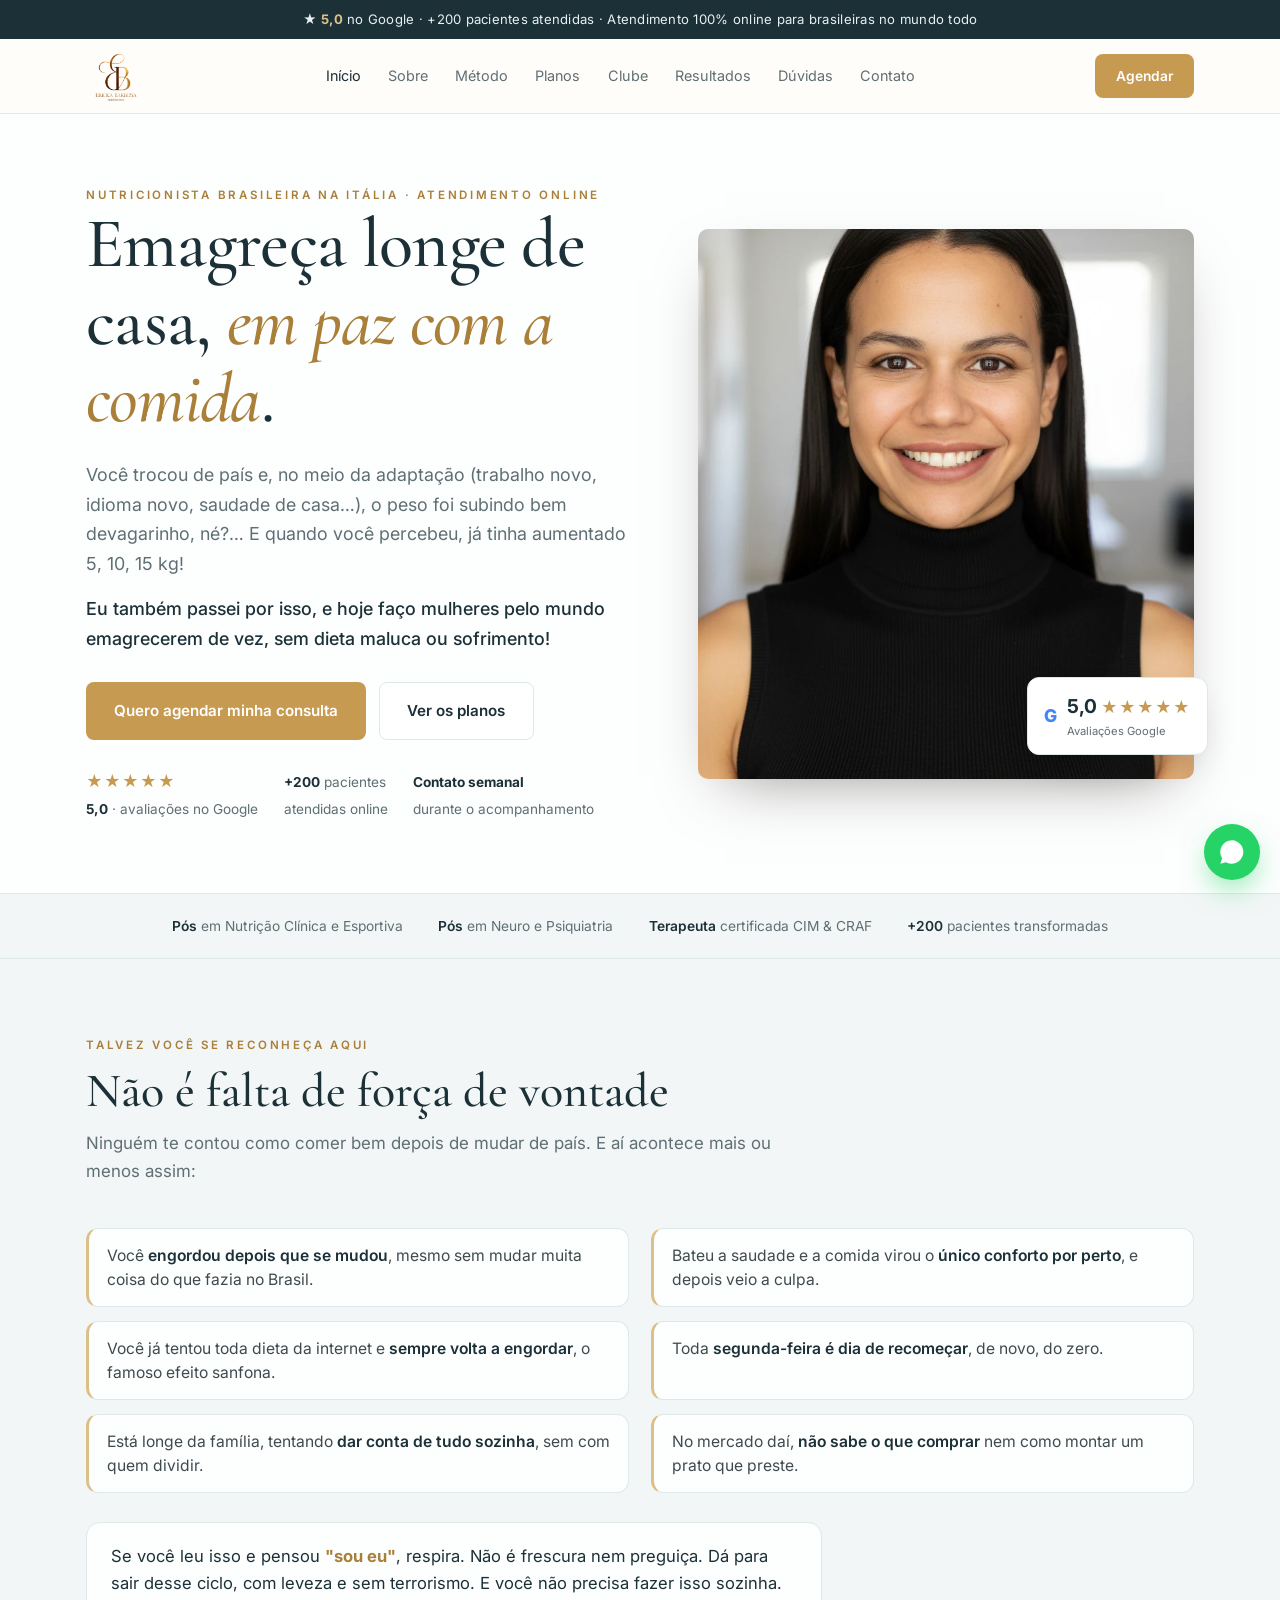
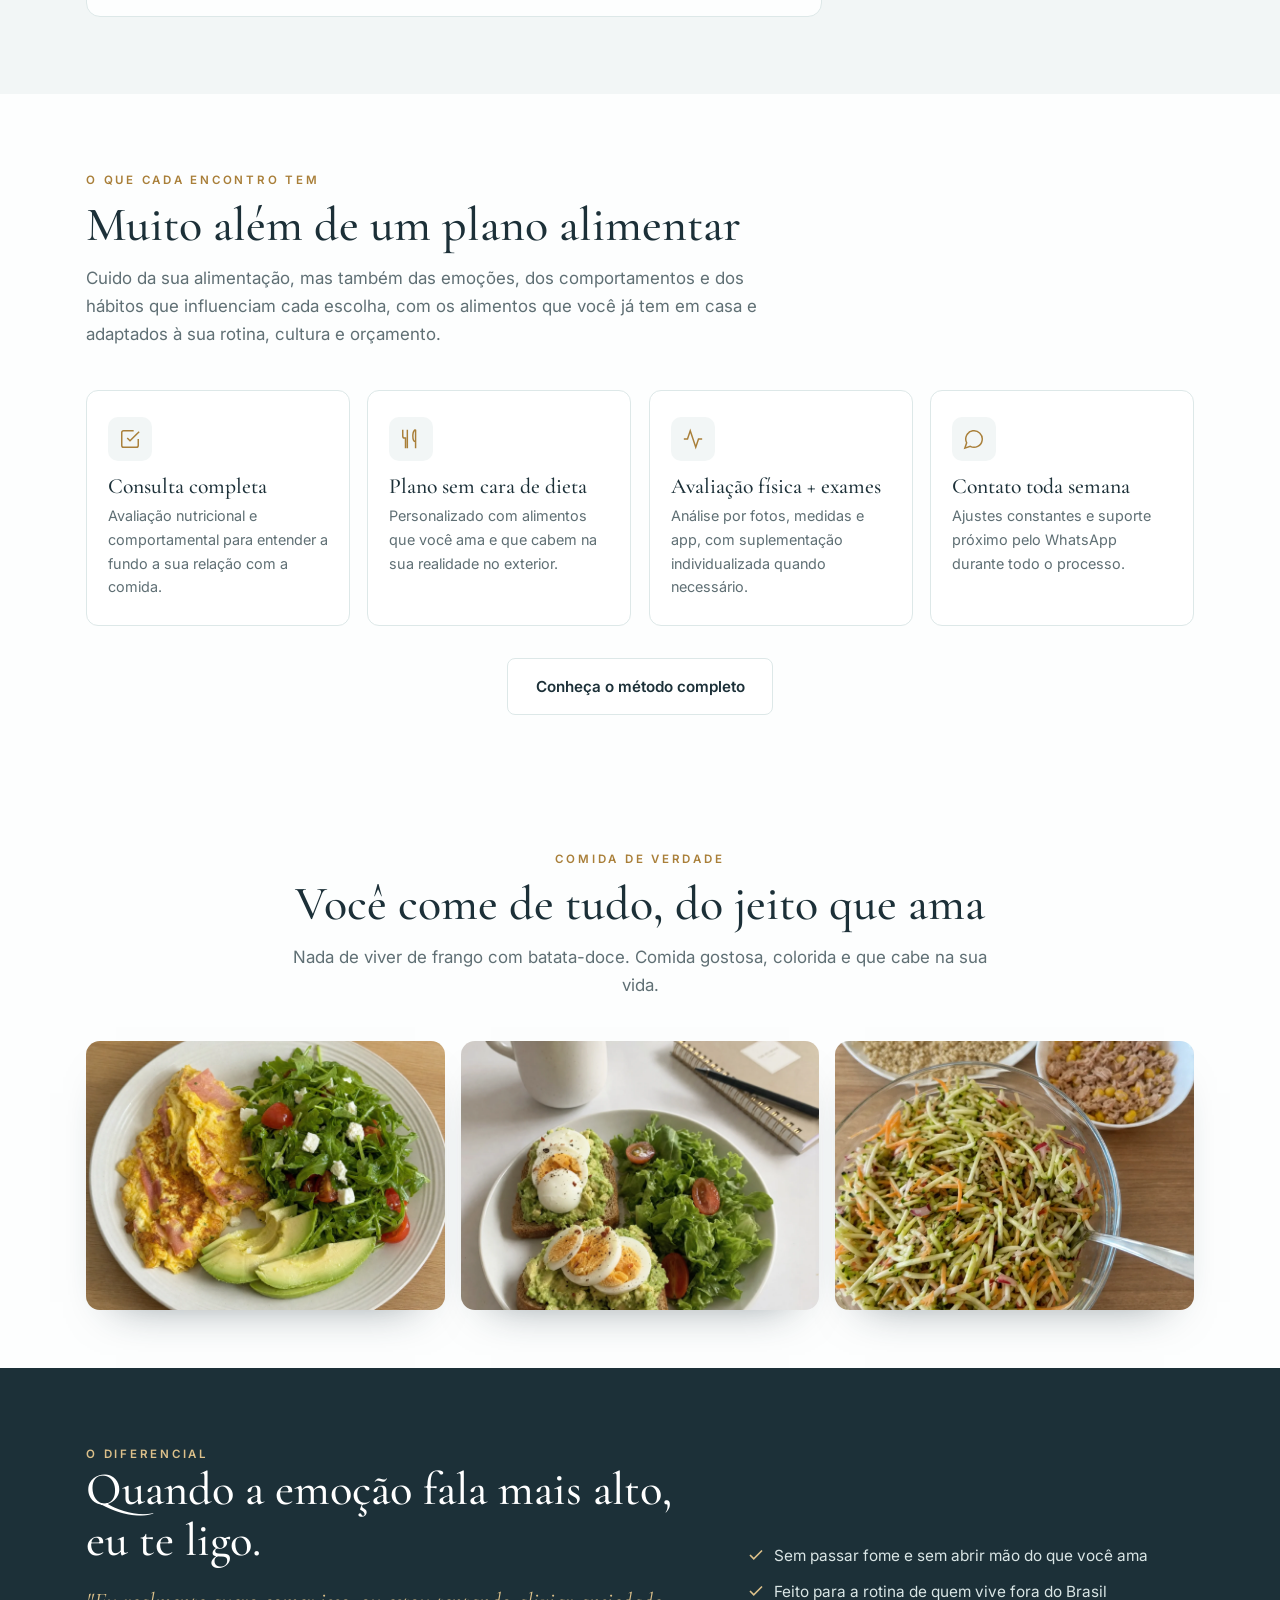
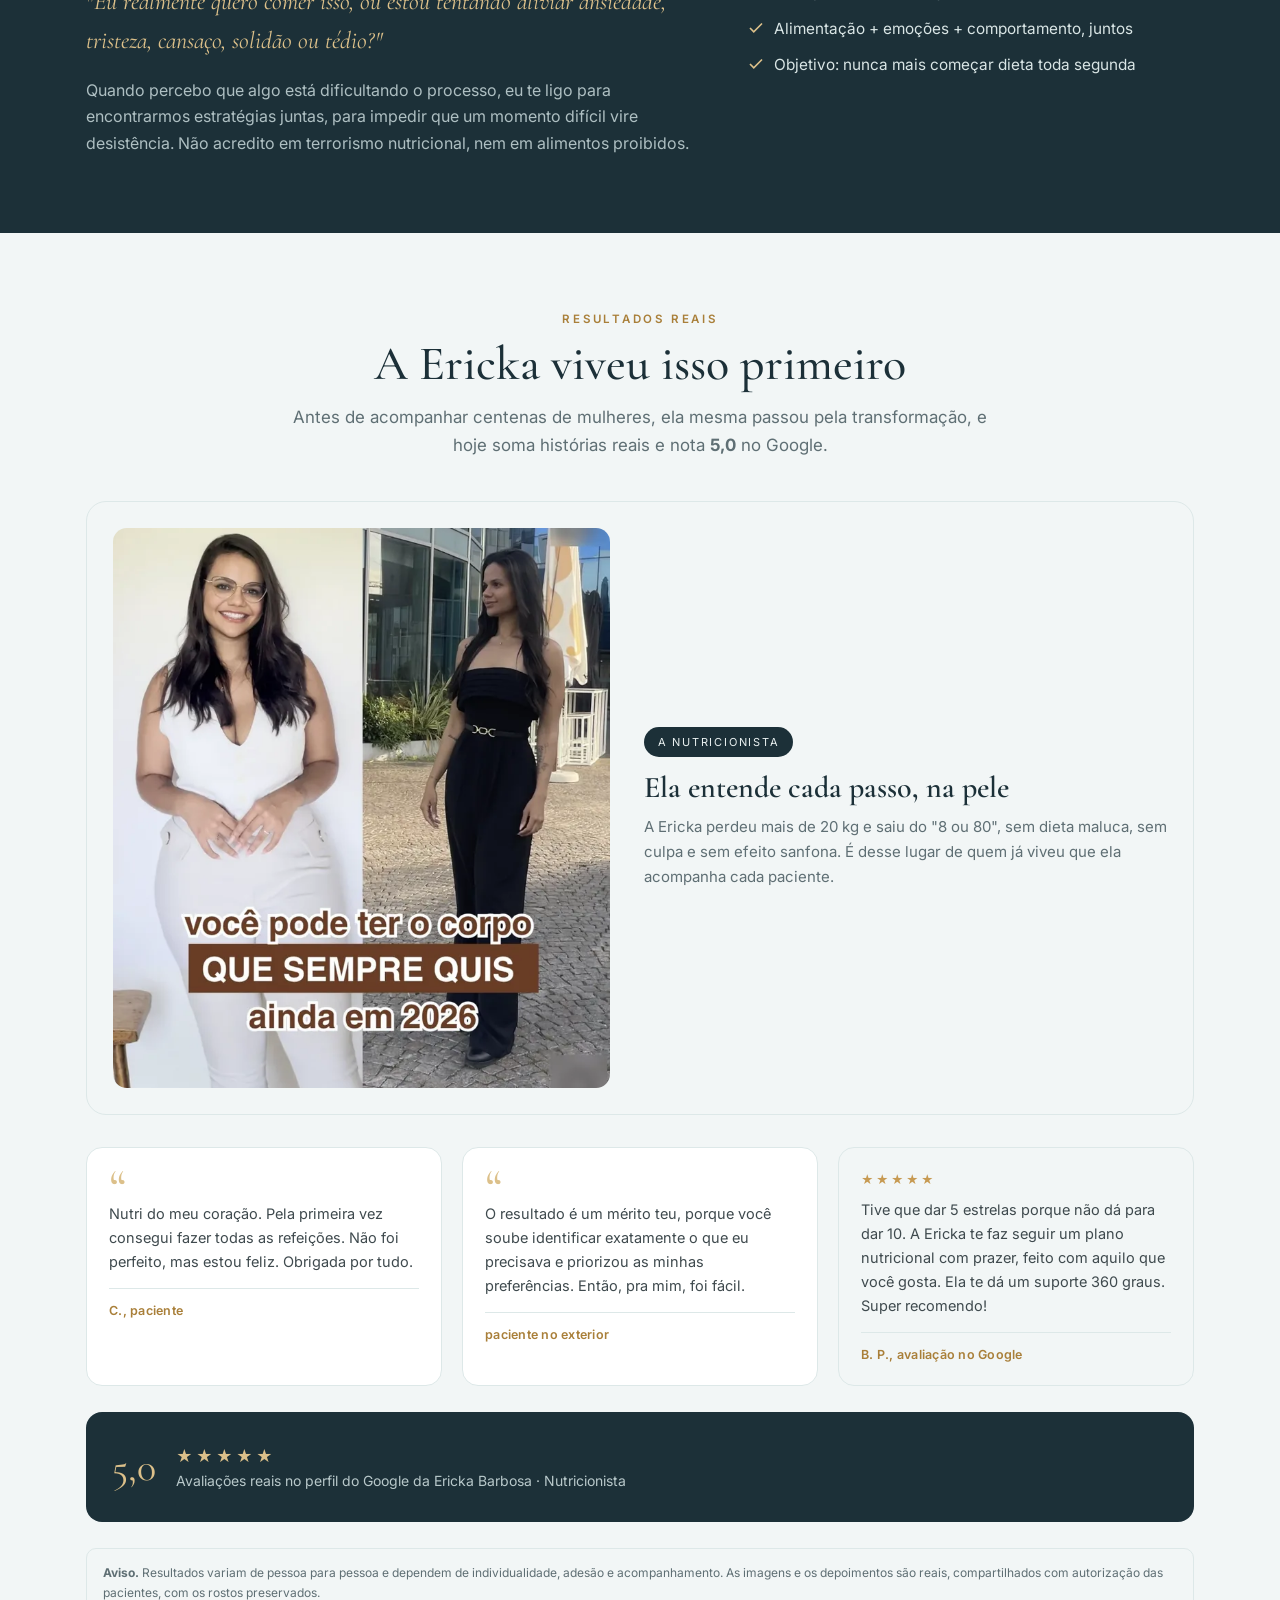
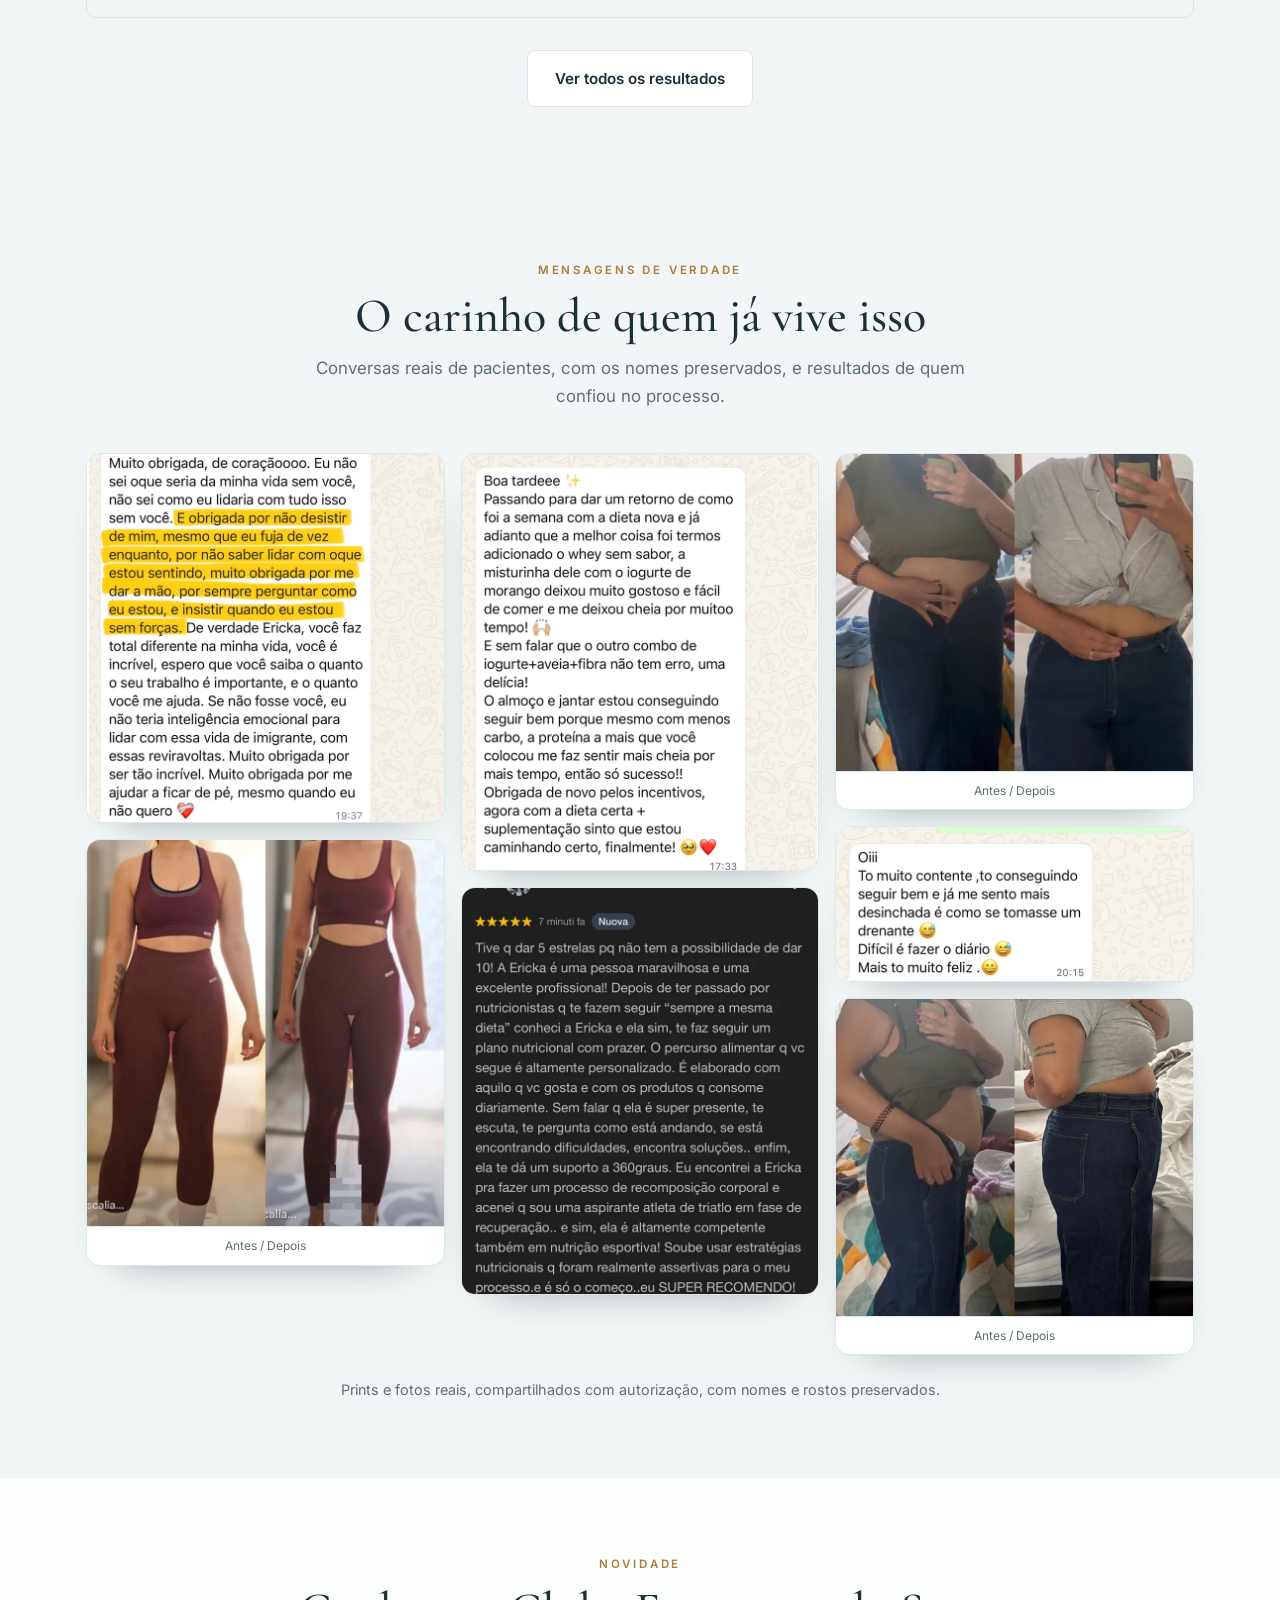
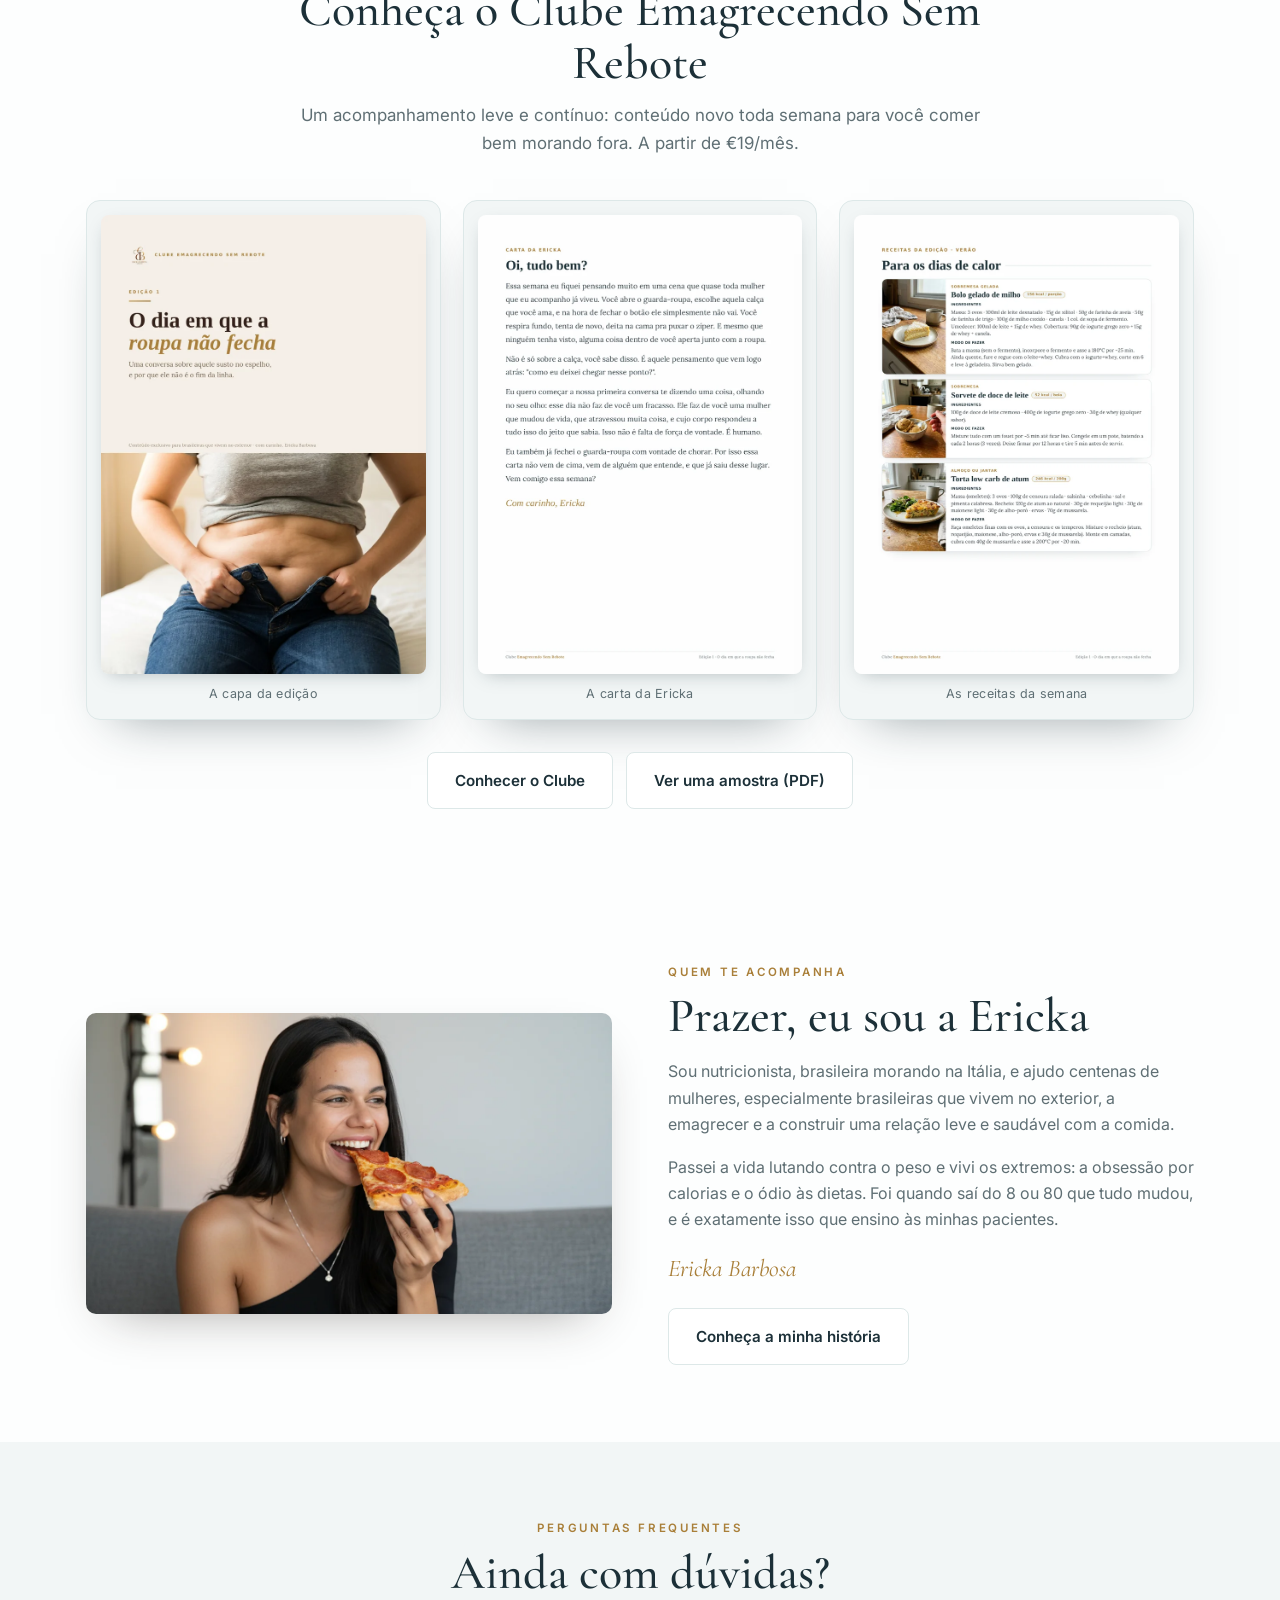
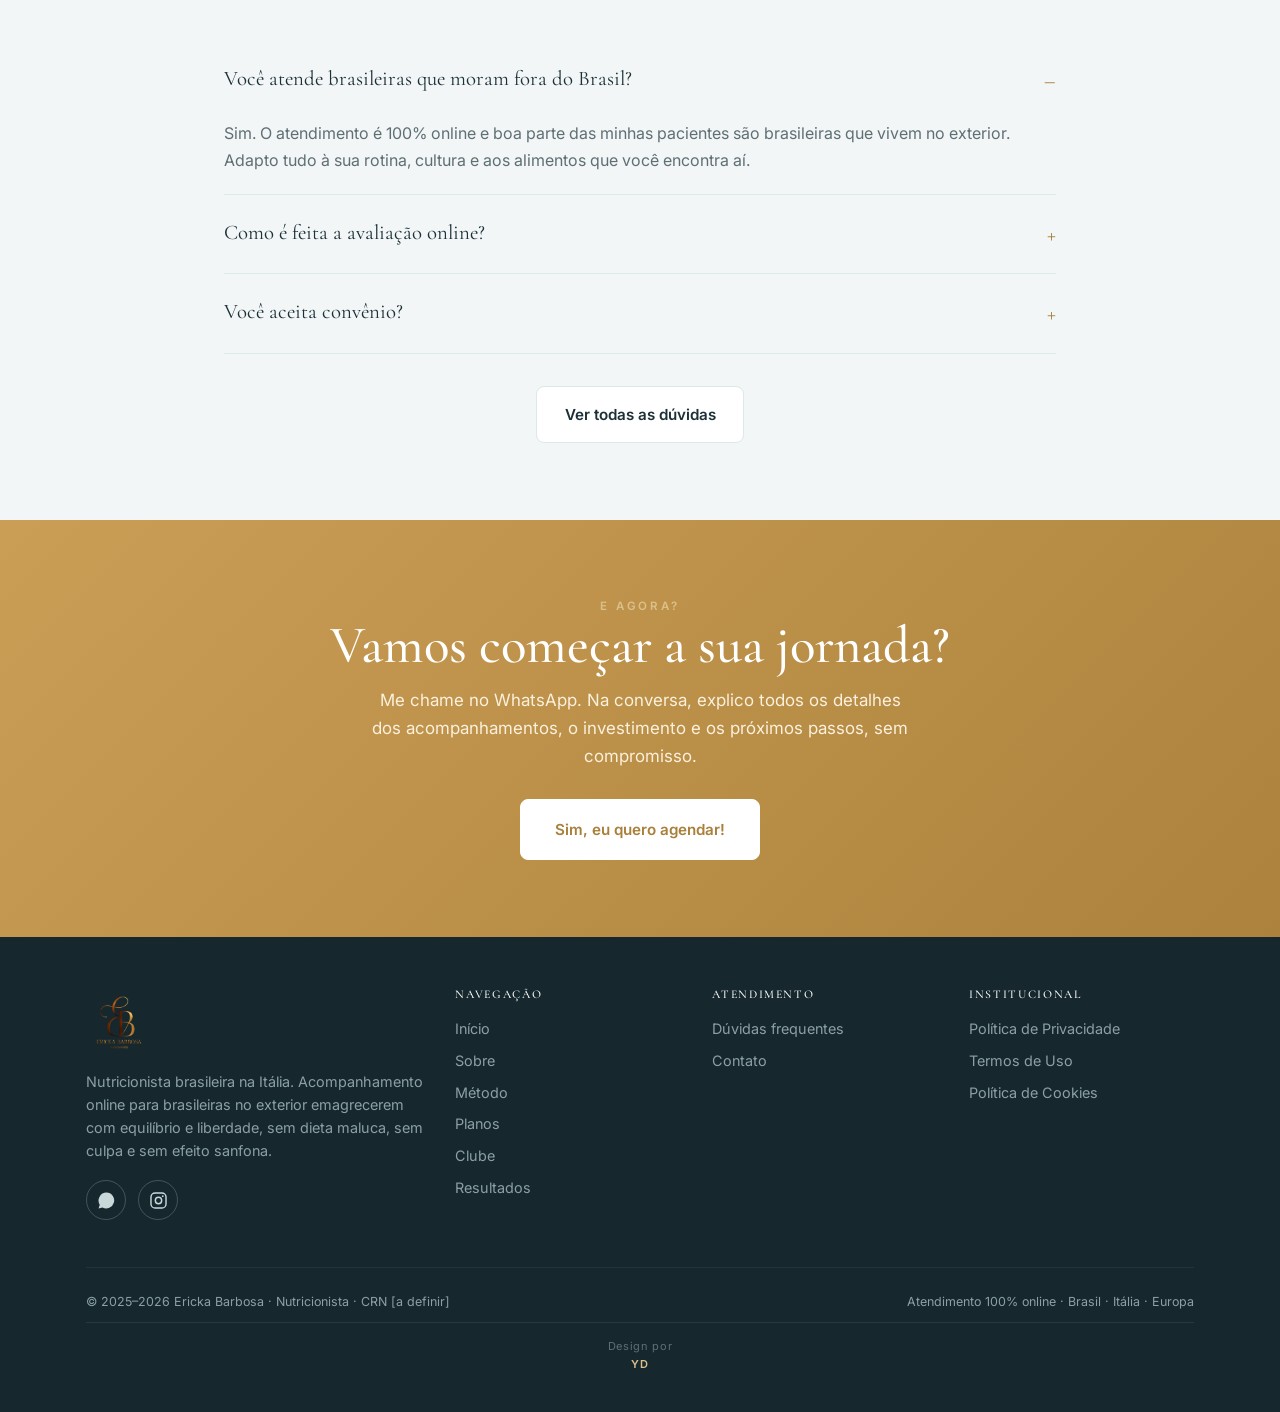
==== commit b2400c6d: "Remove full PDF, add sample; fix Stripe link; GA4" ====
--- a/index.html
+++ b/index.html
@@ -40,6 +40,14 @@
 {"@type":"WebSite","url":"https://erickabarbosa.com/","name":"Ericka Barbosa · Nutricionista","inLanguage":"pt-BR"}
 ]}
 </script>
+<!-- Google tag (gtag.js) -->
+<script async src="https://www.googletagmanager.com/gtag/js?id=G-BJ426G9VZV"></script>
+<script>
+  window.dataLayer = window.dataLayer || [];
+  function gtag(){dataLayer.push(arguments);}
+  gtag('js', new Date());
+  gtag('config', 'G-BJ426G9VZV');
+</script>
 </head>
 <body>
 <a class="fab" href="https://wa.me/393758110439?text=Ol%C3%A1%2C%20Ericka!%20Quero%20agendar%20minha%20consulta." target="_blank" rel="noopener" aria-label="Falar no WhatsApp"><svg aria-hidden="true" viewBox="0 0 24 24" fill="currentColor"><path d="M17.5 14.4c-.3-.2-1.7-.8-2-.9-.3-.1-.5-.2-.7.2s-.8.9-.9 1.1c-.2.2-.3.2-.6.1-1.7-.9-2.9-1.6-4-3.5-.3-.5.3-.5.8-1.6.1-.2 0-.4 0-.5s-.7-1.7-1-2.3c-.3-.6-.5-.5-.7-.5h-.6c-.2 0-.5.1-.8.4s-1 1-1 2.5 1.1 2.9 1.2 3.1c.2.2 2.1 3.2 5.1 4.5.7.3 1.3.5 1.7.6.7.2 1.4.2 1.9.1.6-.1 1.7-.7 2-1.4.2-.7.2-1.2.2-1.4-.1-.1-.3-.2-.6-.3zM12 2a10 10 0 00-8.5 15.3L2 22l4.8-1.3A10 10 0 1012 2z"/></svg></a>
@@ -184,7 +192,7 @@
     <figure><img src="/img/clube/carta.webp" alt="A carta da Ericka em uma edição do Clube" loading="lazy"><figcaption>A carta da Ericka</figcaption></figure>
     <figure><img src="/img/clube/receitas.webp" alt="Página de receitas de uma edição do Clube" loading="lazy"><figcaption>As receitas da semana</figcaption></figure>
   </div>
-  <div class="cta" style="justify-content:center"><a class="btn gh" href="/clube.html">Conhecer o Clube</a><a class="btn gh" href="/clube-emagrecendo-sem-rebote-edicao-1.pdf" target="_blank" rel="noopener">Ver a amostra (PDF)</a></div>
+  <div class="cta" style="justify-content:center"><a class="btn gh" href="/clube.html">Conhecer o Clube</a><a class="btn gh" href="/clube-amostra.pdf" target="_blank" rel="noopener">Ver uma amostra (PDF)</a></div>
 </div></section>
 
 <section class="ab"><div class="wrap">
